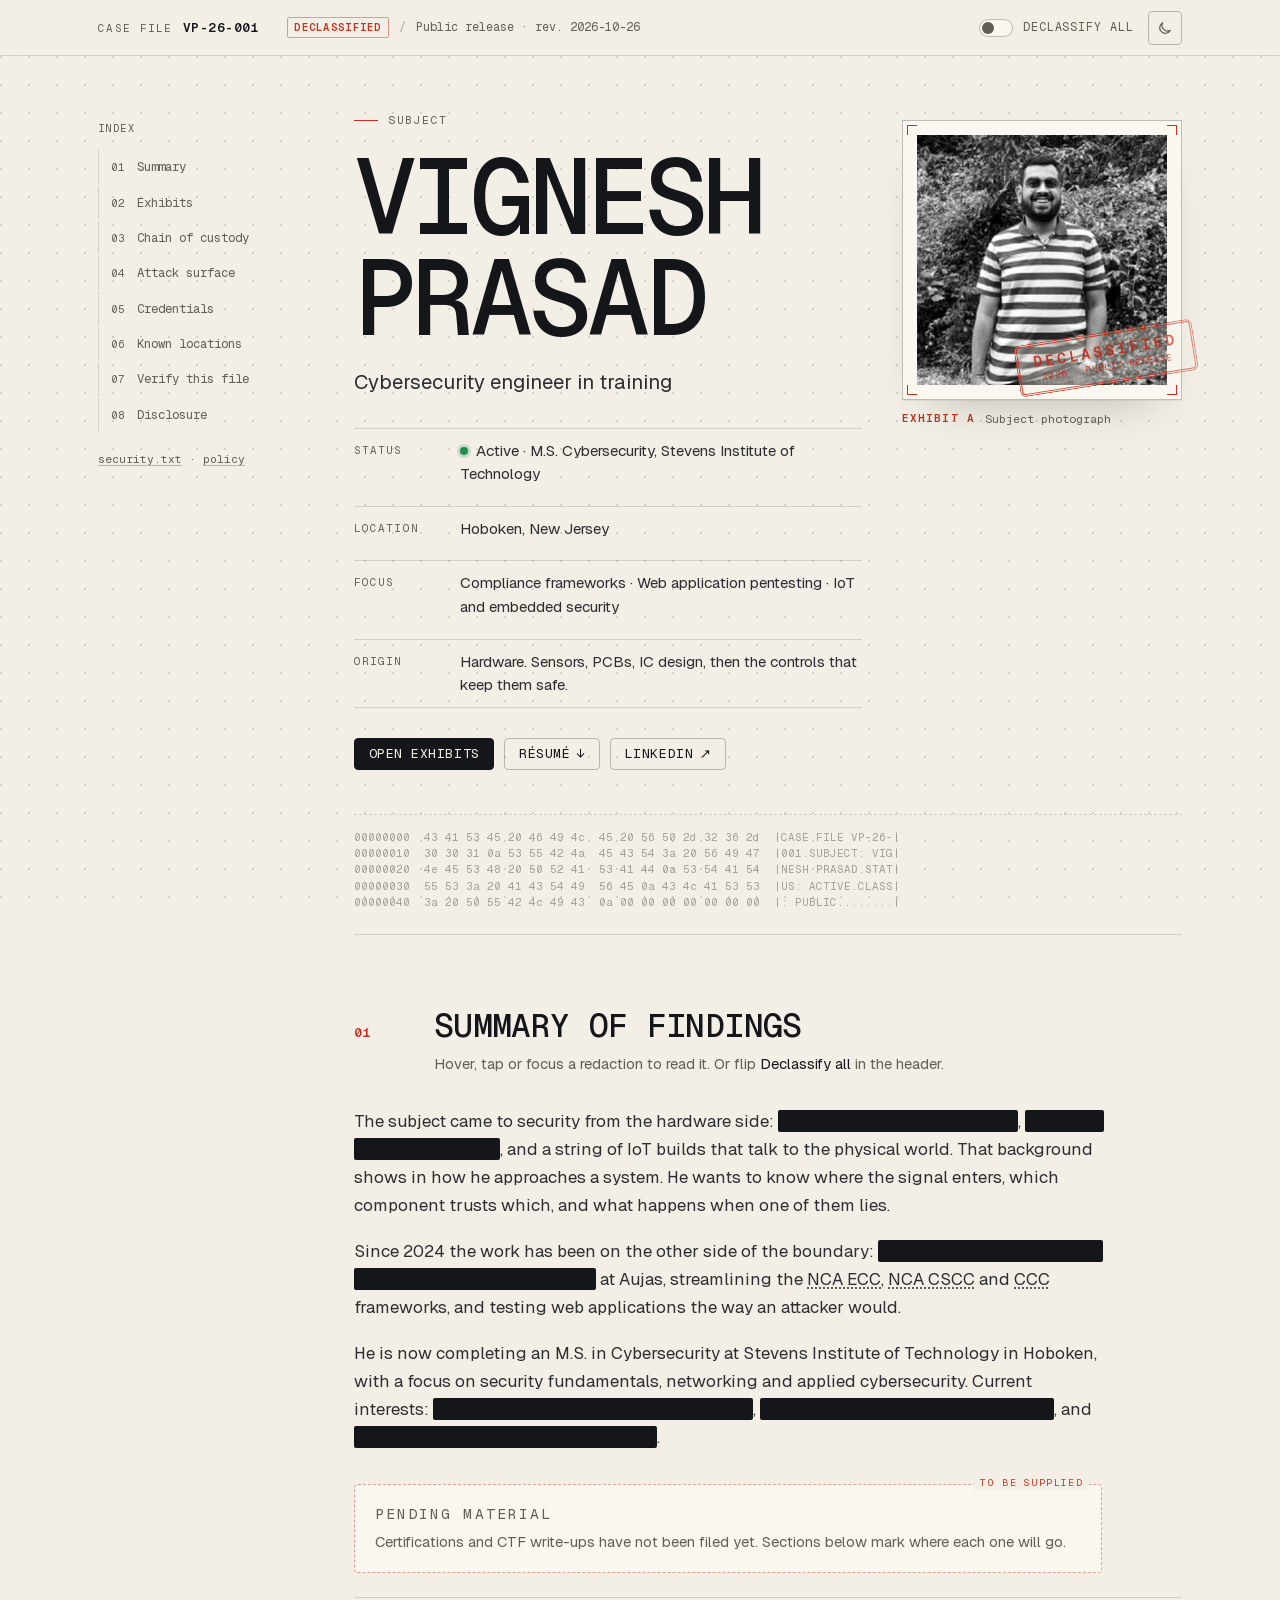
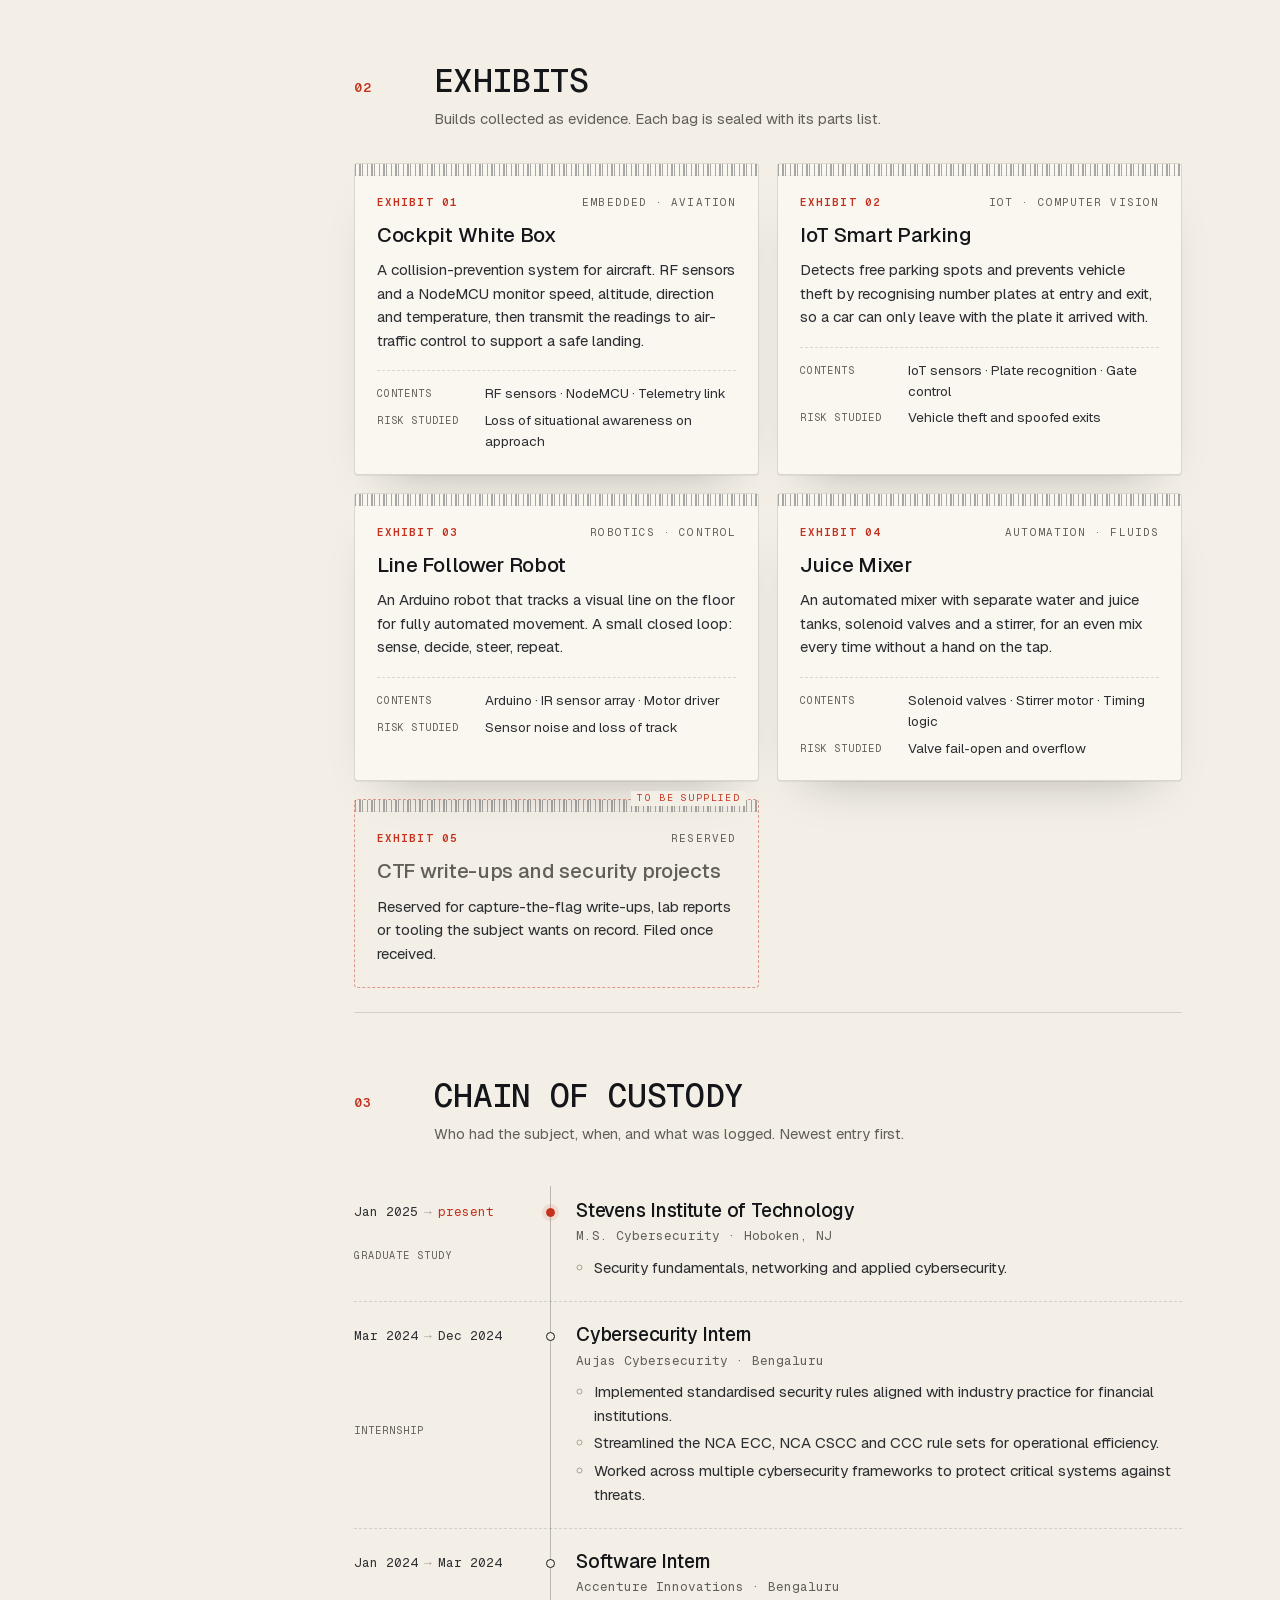
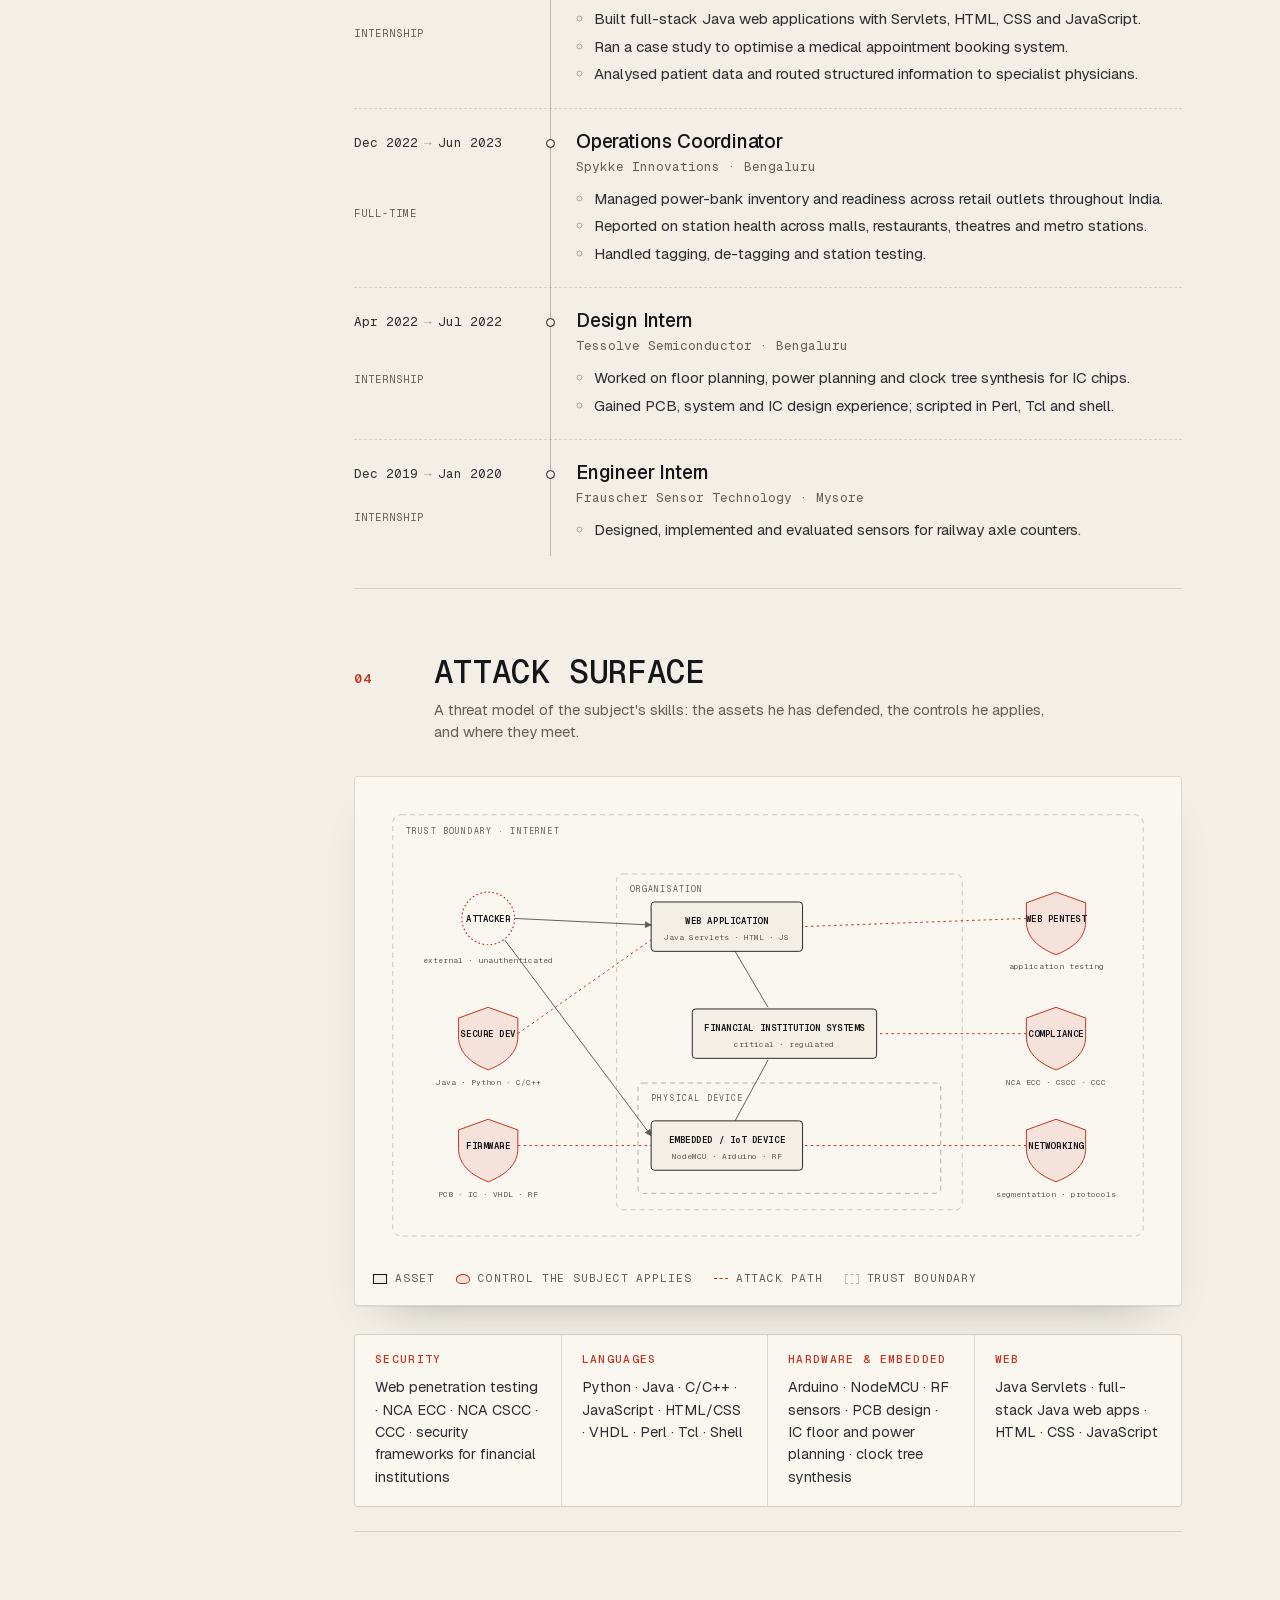
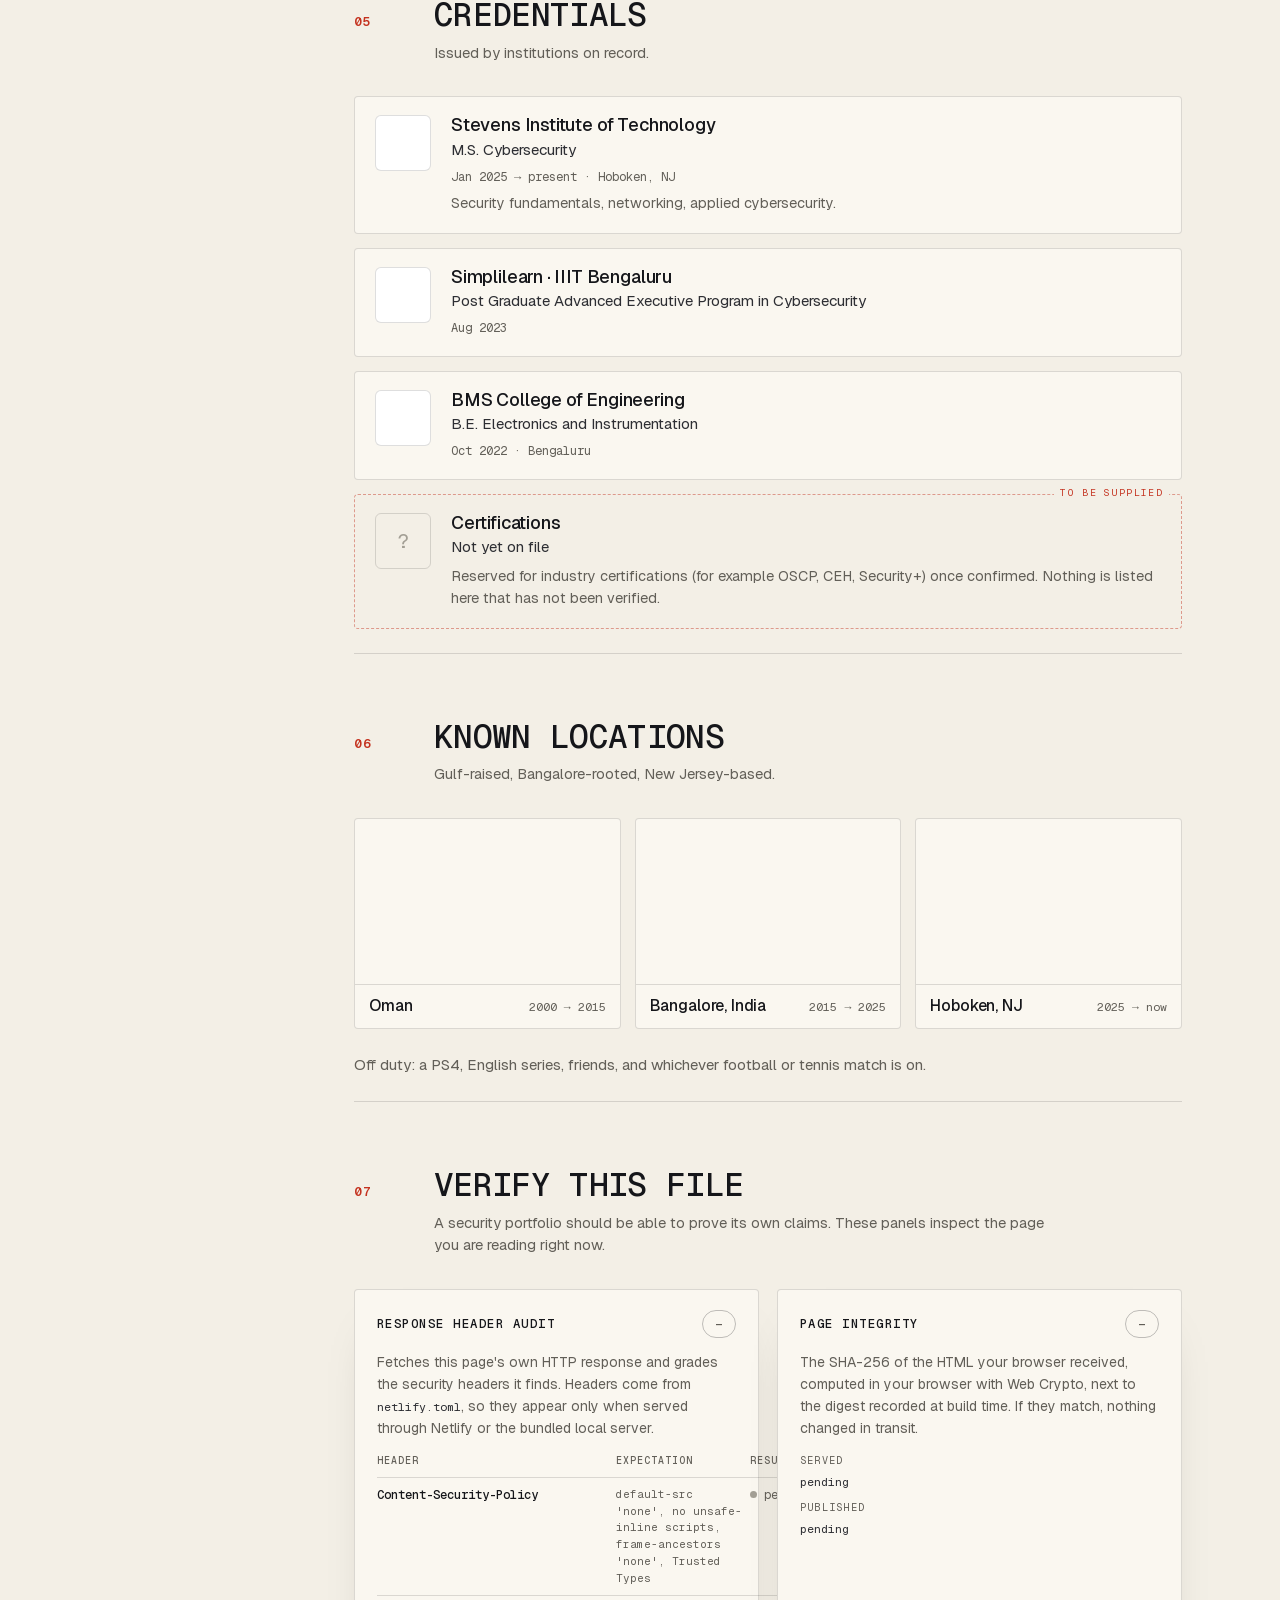
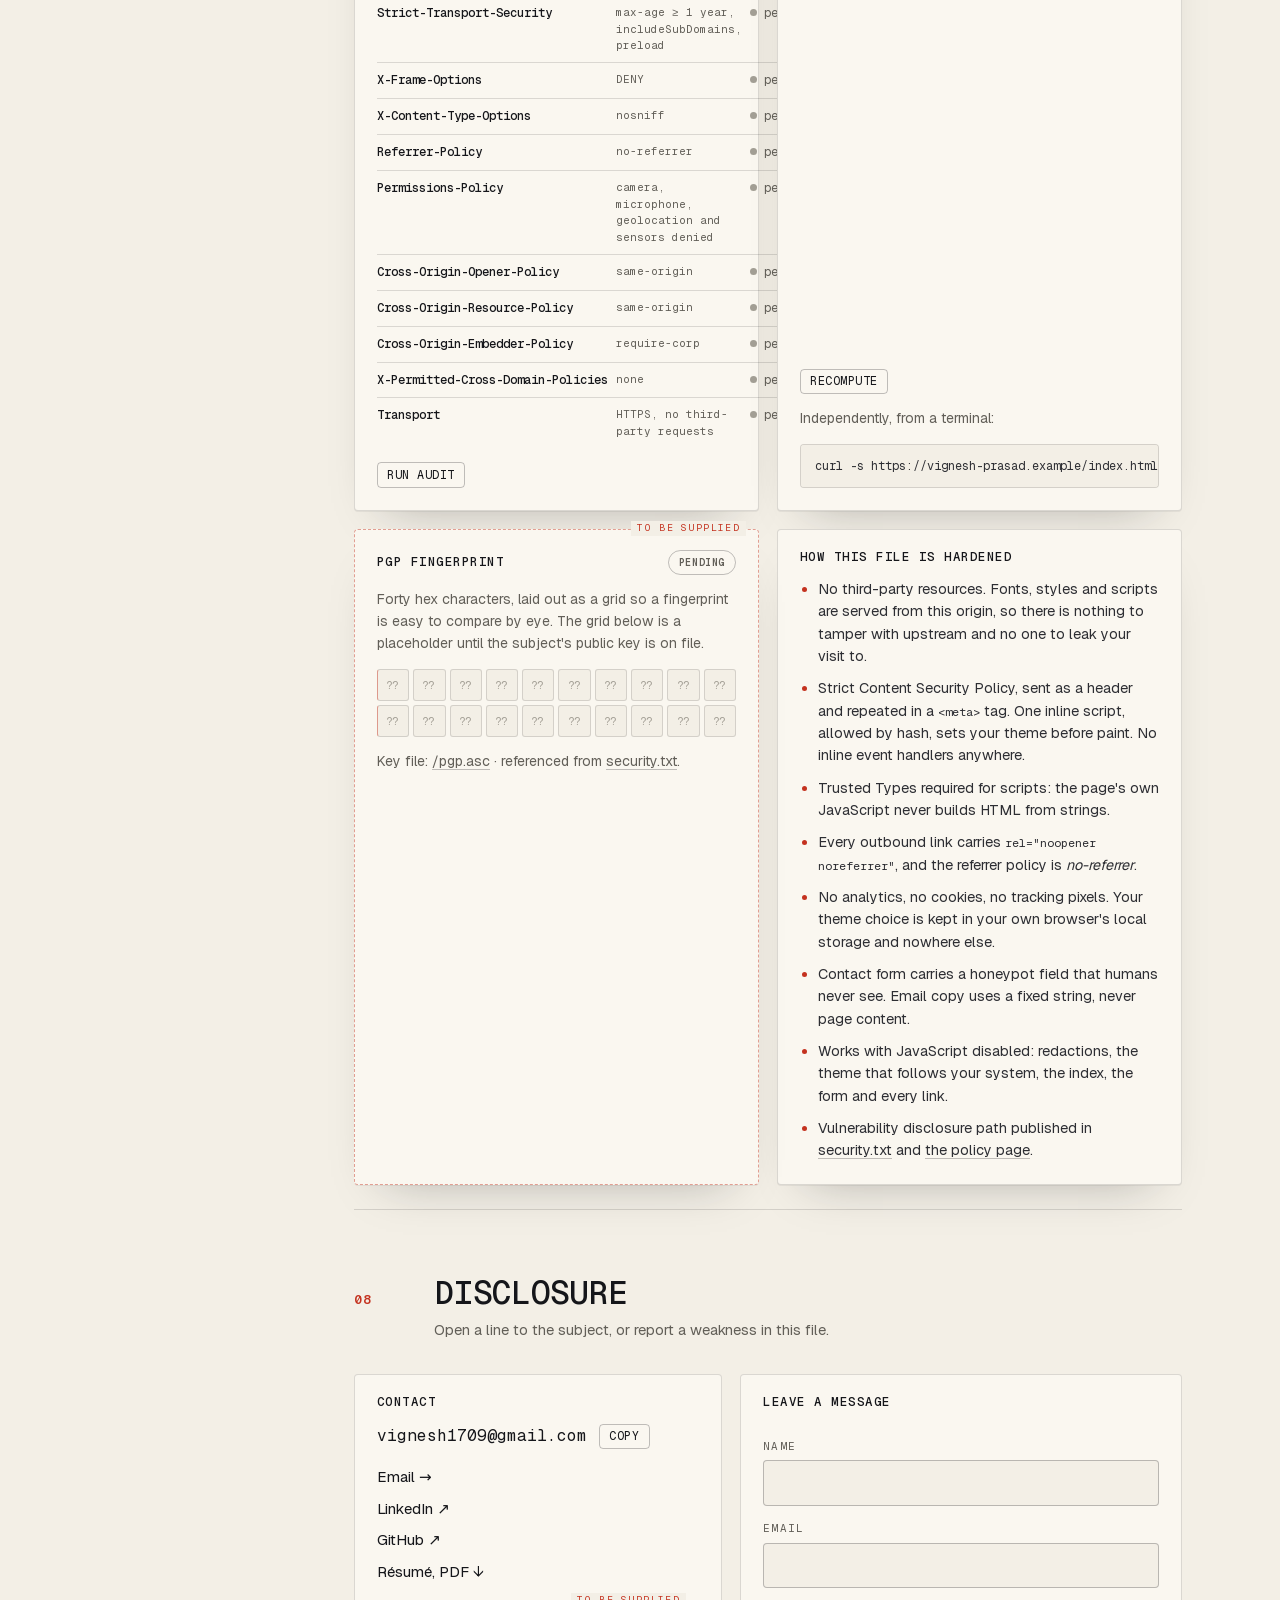
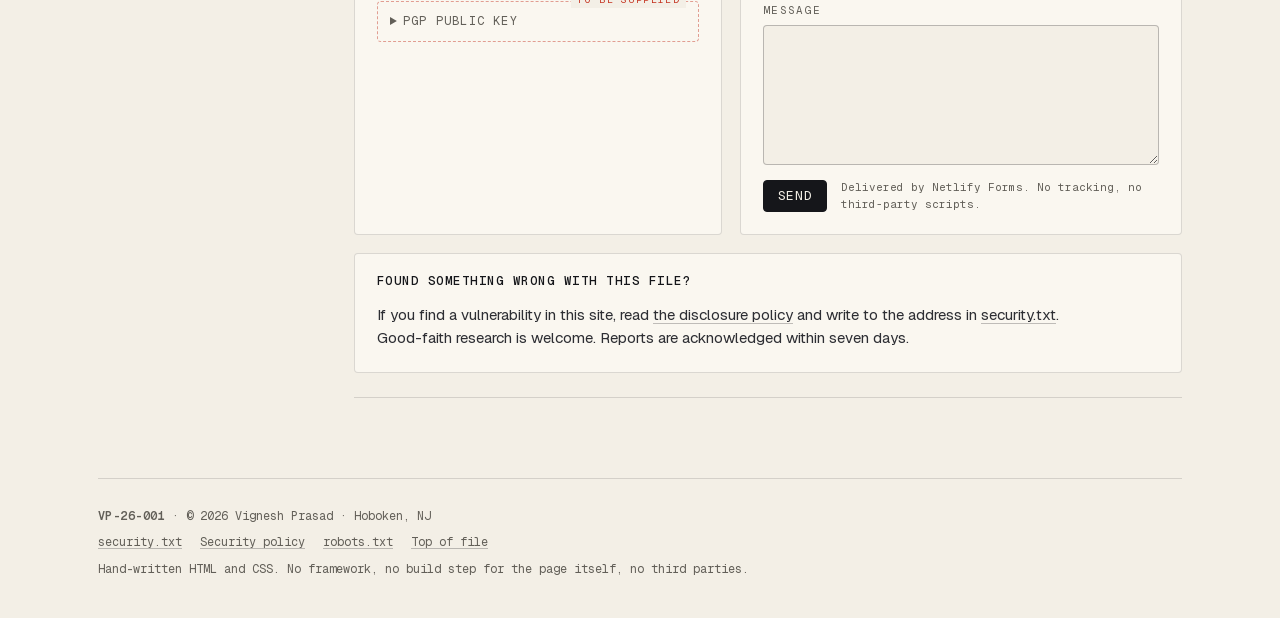
==== index.html @ 7a69624c "Add résumé PDF" ====
<!doctype html>
<html lang="en" class="no-js">
<head>
<meta charset="utf-8">
<meta name="viewport" content="width=device-width, initial-scale=1, viewport-fit=cover">
<!--
  CASE FILE VP-26-001
  Exhibit 0 was never filed. People who read source tend to find it anyway: /exhibit-0/
-->
<meta http-equiv="Content-Security-Policy" content="default-src 'none'; script-src 'self' 'sha256-ZfINbhOCXLqWs5/Qzg63HcHtY2dSsO7Wtbf2zIGNvVc='; style-src 'self'; img-src 'self' data:; font-src 'self'; connect-src 'self'; form-action 'self'; base-uri 'none'; object-src 'none'; manifest-src 'self'; require-trusted-types-for 'script'">
<title>Vignesh Prasad · Case file</title>
<meta name="description" content="Vignesh Prasad, cybersecurity engineer in training at Stevens Institute of Technology. Compliance frameworks, web application penetration testing, IoT and embedded security. Read the case file.">
<meta name="color-scheme" content="dark light">
<meta name="theme-color" media="(prefers-color-scheme: dark)" content="#0b0c0e">
<meta name="theme-color" media="(prefers-color-scheme: light)" content="#f3efe6">
<meta name="referrer" content="no-referrer">
<link rel="canonical" href="https://vignesh-prasad.example/">
<meta property="og:type" content="profile">
<meta property="og:title" content="Vignesh Prasad · Case file VP-26-001">
<meta property="og:description" content="Cybersecurity engineer in training. Compliance frameworks, web pentesting, IoT and embedded security. Declassified.">
<meta property="og:url" content="https://vignesh-prasad.example/">
<meta property="og:image" content="https://vignesh-prasad.example/assets/og.png">
<meta property="og:image:width" content="1200">
<meta property="og:image:height" content="630">
<meta property="og:image:alt" content="Case file cover sheet for Vignesh Prasad, cybersecurity engineer in training">
<meta name="twitter:card" content="summary_large_image">
<link rel="icon" href="/assets/icon/favicon.svg" type="image/svg+xml">
<link rel="icon" href="/assets/icon/favicon-32.png" sizes="32x32" type="image/png">
<link rel="apple-touch-icon" href="/assets/icon/apple-touch-icon.png">
<link rel="manifest" href="/site.webmanifest">
<link rel="preload" href="/fonts/geist-mono-latin.woff2" as="font" type="font/woff2" crossorigin>
<link rel="preload" href="/fonts/geist-latin.woff2" as="font" type="font/woff2" crossorigin>
<link rel="stylesheet" href="/styles.css">
<script>(function(){try{var t=localStorage.getItem('theme');if(t==='light'||t==='dark'){document.documentElement.setAttribute('data-theme',t)}}catch(e){}document.documentElement.classList.replace('no-js','js')})()</script>
<script src="/main.js" defer></script>
</head>
<body>
<a class="skip" href="#summary">Skip to the summary</a>

<header class="masthead" role="banner">
  <div class="masthead-row">
    <a class="file-no" href="#top" aria-label="Case file VP-26-001, back to top">
      <span class="file-no-label">Case file</span>
      <span class="file-no-id">VP-26-001</span>
    </a>
    <p class="masthead-status" aria-label="File status">
      <span class="stamp-inline">Declassified</span>
      <span class="sep" aria-hidden="true">/</span>
      <span>Public release · rev. 2026-10-26</span>
    </p>
    <div class="masthead-controls">
      <label class="switch" for="declassify">
        <input type="checkbox" id="declassify" class="switch-input" aria-label="Declassify all redactions">
        <span class="switch-track" aria-hidden="true"><span class="switch-knob"></span></span>
        <span class="switch-text">Declassify all</span>
      </label>
      <button class="theme-toggle" id="theme-toggle" type="button" aria-pressed="false" aria-label="Switch to light theme" title="Toggle light / dark">
        <svg class="ico ico-sun" viewBox="0 0 24 24" aria-hidden="true"><circle cx="12" cy="12" r="4"/><path d="M12 2v3M12 19v3M2 12h3M19 12h3M4.9 4.9l2.1 2.1M17 17l2.1 2.1M4.9 19.1 7 17M17 7l2.1-2.1"/></svg>
        <svg class="ico ico-moon" viewBox="0 0 24 24" aria-hidden="true"><path d="M20 15.5A8.5 8.5 0 0 1 8.5 4a8.5 8.5 0 1 0 11.5 11.5Z"/></svg>
      </button>
    </div>
  </div>
</header>

<div class="dossier" id="top">

  <nav class="index" aria-label="File index">
    <p class="index-title">Index</p>
    <ol class="index-list">
      <li><a href="#summary"><span class="idx">01</span>Summary</a></li>
      <li><a href="#exhibits"><span class="idx">02</span>Exhibits</a></li>
      <li><a href="#custody"><span class="idx">03</span>Chain of custody</a></li>
      <li><a href="#surface"><span class="idx">04</span>Attack surface</a></li>
      <li><a href="#credentials"><span class="idx">05</span>Credentials</a></li>
      <li><a href="#locations"><span class="idx">06</span>Known locations</a></li>
      <li><a href="#verify"><span class="idx">07</span>Verify this file</a></li>
      <li><a href="#disclosure"><span class="idx">08</span>Disclosure</a></li>
    </ol>
    <p class="index-foot"><a href="/.well-known/security.txt">security.txt</a> · <a href="/security/">policy</a></p>
  </nav>

  <main id="main">

    <!-- ===== COVER SHEET ===== -->
    <section class="cover" aria-labelledby="cover-h">
      <div class="cover-grid">
        <div class="cover-main">
          <p class="eyebrow"><span class="eyebrow-key">Subject</span></p>
          <h1 id="cover-h" class="subject-name">Vignesh<br>Prasad</h1>
          <p class="subject-role">Cybersecurity engineer in training</p>
          <dl class="facts">
            <div class="fact"><dt>Status</dt><dd><span class="live-dot" aria-hidden="true"></span>Active · M.S. Cybersecurity, Stevens Institute of Technology</dd></div>
            <div class="fact"><dt>Location</dt><dd>Hoboken, New Jersey</dd></div>
            <div class="fact"><dt>Focus</dt><dd>Compliance frameworks · Web application pentesting · IoT and embedded security</dd></div>
            <div class="fact"><dt>Origin</dt><dd>Hardware. Sensors, PCBs, IC design, then the controls that keep them safe.</dd></div>
          </dl>
          <div class="cover-actions">
            <a class="btn btn-primary" href="#exhibits">Open exhibits</a>
            <a class="btn" href="/assets/Vignesh_Prasad_Resume.pdf" type="application/pdf">Résumé <span aria-hidden="true">↓</span></a>
            <a class="btn" href="https://www.linkedin.com/in/vicksprasad" target="_blank" rel="noopener noreferrer">LinkedIn <span aria-hidden="true">↗</span></a>
          </div>
        </div>

        <figure class="id-photo">
          <div class="id-frame">
            <img src="/assets/img/portrait.jpg" alt="Vignesh Prasad" width="420" height="420" decoding="async" fetchpriority="high">
            <span class="reg reg-tl" aria-hidden="true"></span><span class="reg reg-tr" aria-hidden="true"></span><span class="reg reg-bl" aria-hidden="true"></span><span class="reg reg-br" aria-hidden="true"></span>
          </div>
          <figcaption><span class="exh-no">Exhibit A</span> Subject photograph</figcaption>
          <div class="stamp stamp-cover" aria-hidden="true"><span>Declassified</span><small>2026 · public release</small></div>
        </figure>
      </div>

      <pre class="hexdump" aria-hidden="true">00000000  43 41 53 45 20 46 49 4c  45 20 56 50 2d 32 36 2d  |CASE FILE VP-26-|
00000010  30 30 31 0a 53 55 42 4a  45 43 54 3a 20 56 49 47  |001.SUBJECT: VIG|
00000020  4e 45 53 48 20 50 52 41  53 41 44 0a 53 54 41 54  |NESH PRASAD.STAT|
00000030  55 53 3a 20 41 43 54 49  56 45 0a 43 4c 41 53 53  |US: ACTIVE.CLASS|
00000040  3a 20 50 55 42 4c 49 43  0a 00 00 00 00 00 00 00  |: PUBLIC........|</pre>
    </section>

    <!-- ===== 01 SUMMARY ===== -->
    <section class="sec" id="summary" aria-labelledby="summary-h">
      <header class="sec-head">
        <span class="sec-no">01</span>
        <h2 id="summary-h">Summary of findings</h2>
        <p class="sec-hint">Hover, tap or focus a redaction to read it. Or flip <em>Declassify all</em> in the header.</p>
      </header>
      <div class="prose">
        <p>The subject came to security from the hardware side: <span class="redact" tabindex="0">railway axle-counter sensors</span>, <span class="redact" tabindex="0">PCB and IC floor planning</span>, and a string of IoT builds that talk to the physical world. That background shows in how he approaches a system. He wants to know where the signal enters, which component trusts which, and what happens when one of them lies.</p>
        <p>Since 2024 the work has been on the other side of the boundary: <span class="redact" tabindex="0">standardising security rule sets for financial institutions</span> at Aujas, streamlining the <abbr title="National Cybersecurity Authority Essential Cybersecurity Controls">NCA ECC</abbr>, <abbr title="National Cybersecurity Authority Critical Systems Cybersecurity Controls">NCA CSCC</abbr> and <abbr title="Cloud Cybersecurity Controls">CCC</abbr> frameworks, and testing web applications the way an attacker would.</p>
        <p>He is now completing an M.S. in Cybersecurity at Stevens Institute of Technology in Hoboken, with a focus on security fundamentals, networking and applied cybersecurity. Current interests: <span class="redact" tabindex="0">compliance and regulatory frameworks</span>, <span class="redact" tabindex="0">web application penetration testing</span>, and <span class="redact" tabindex="0">securing IoT and embedded systems</span>.</p>
      </div>
      <aside class="note placeholder" aria-label="Material still to be supplied">
        <p class="note-label">Pending material</p>
        <p>Certifications and CTF write-ups have not been filed yet. Sections below mark where each one will go.</p>
      </aside>
    </section>

    <!-- ===== 02 EXHIBITS ===== -->
    <section class="sec" id="exhibits" aria-labelledby="exhibits-h">
      <header class="sec-head">
        <span class="sec-no">02</span>
        <h2 id="exhibits-h">Exhibits</h2>
        <p class="sec-hint">Builds collected as evidence. Each bag is sealed with its parts list.</p>
      </header>

      <ul class="evidence" role="list">
        <li class="bag">
          <div class="bag-seal" aria-hidden="true"></div>
          <div class="bag-head">
            <span class="exh-no">Exhibit 01</span>
            <span class="bag-type">Embedded · aviation</span>
          </div>
          <h3>Cockpit White Box</h3>
          <p>A collision-prevention system for aircraft. RF sensors and a NodeMCU monitor speed, altitude, direction and temperature, then transmit the readings to air-traffic control to support a safe landing.</p>
          <dl class="bag-meta">
            <dt>Contents</dt><dd>RF sensors · NodeMCU · Telemetry link</dd>
            <dt>Risk studied</dt><dd>Loss of situational awareness on approach</dd>
          </dl>
        </li>

        <li class="bag">
          <div class="bag-seal" aria-hidden="true"></div>
          <div class="bag-head">
            <span class="exh-no">Exhibit 02</span>
            <span class="bag-type">IoT · computer vision</span>
          </div>
          <h3>IoT Smart Parking</h3>
          <p>Detects free parking spots and prevents vehicle theft by recognising number plates at entry and exit, so a car can only leave with the plate it arrived with.</p>
          <dl class="bag-meta">
            <dt>Contents</dt><dd>IoT sensors · Plate recognition · Gate control</dd>
            <dt>Risk studied</dt><dd>Vehicle theft and spoofed exits</dd>
          </dl>
        </li>

        <li class="bag">
          <div class="bag-seal" aria-hidden="true"></div>
          <div class="bag-head">
            <span class="exh-no">Exhibit 03</span>
            <span class="bag-type">Robotics · control</span>
          </div>
          <h3>Line Follower Robot</h3>
          <p>An Arduino robot that tracks a visual line on the floor for fully automated movement. A small closed loop: sense, decide, steer, repeat.</p>
          <dl class="bag-meta">
            <dt>Contents</dt><dd>Arduino · IR sensor array · Motor driver</dd>
            <dt>Risk studied</dt><dd>Sensor noise and loss of track</dd>
          </dl>
        </li>

        <li class="bag">
          <div class="bag-seal" aria-hidden="true"></div>
          <div class="bag-head">
            <span class="exh-no">Exhibit 04</span>
            <span class="bag-type">Automation · fluids</span>
          </div>
          <h3>Juice Mixer</h3>
          <p>An automated mixer with separate water and juice tanks, solenoid valves and a stirrer, for an even mix every time without a hand on the tap.</p>
          <dl class="bag-meta">
            <dt>Contents</dt><dd>Solenoid valves · Stirrer motor · Timing logic</dd>
            <dt>Risk studied</dt><dd>Valve fail-open and overflow</dd>
          </dl>
        </li>

        <li class="bag placeholder">
          <div class="bag-seal" aria-hidden="true"></div>
          <div class="bag-head">
            <span class="exh-no">Exhibit 05</span>
            <span class="bag-type">Reserved</span>
          </div>
          <h3>CTF write-ups and security projects</h3>
          <p>Reserved for capture-the-flag write-ups, lab reports or tooling the subject wants on record. Filed once received.</p>
        </li>
      </ul>
    </section>

    <!-- ===== 03 CHAIN OF CUSTODY ===== -->
    <section class="sec" id="custody" aria-labelledby="custody-h">
      <header class="sec-head">
        <span class="sec-no">03</span>
        <h2 id="custody-h">Chain of custody</h2>
        <p class="sec-hint">Who had the subject, when, and what was logged. Newest entry first.</p>
      </header>

      <ol class="custody" role="list">
        <li class="entry entry-current">
          <div class="entry-when">
            <time datetime="2025-01">Jan 2025</time><span class="arrow" aria-hidden="true">→</span><span class="now">present</span>
            <span class="kind">Graduate study</span>
          </div>
          <div class="entry-body">
            <h3>Stevens Institute of Technology</h3>
            <p class="entry-org">M.S. Cybersecurity · Hoboken, NJ</p>
            <ul>
              <li>Security fundamentals, networking and applied cybersecurity.</li>
            </ul>
          </div>
        </li>

        <li class="entry">
          <div class="entry-when">
            <time datetime="2024-03">Mar 2024</time><span class="arrow" aria-hidden="true">→</span><time datetime="2024-12">Dec 2024</time>
            <span class="kind">Internship</span>
          </div>
          <div class="entry-body">
            <h3>Cybersecurity Intern</h3>
            <p class="entry-org">Aujas Cybersecurity · Bengaluru</p>
            <ul>
              <li>Implemented standardised security rules aligned with industry practice for financial institutions.</li>
              <li>Streamlined the NCA ECC, NCA CSCC and CCC rule sets for operational efficiency.</li>
              <li>Worked across multiple cybersecurity frameworks to protect critical systems against threats.</li>
            </ul>
          </div>
        </li>

        <li class="entry">
          <div class="entry-when">
            <time datetime="2024-01">Jan 2024</time><span class="arrow" aria-hidden="true">→</span><time datetime="2024-03">Mar 2024</time>
            <span class="kind">Internship</span>
          </div>
          <div class="entry-body">
            <h3>Software Intern</h3>
            <p class="entry-org">Accenture Innovations · Bengaluru</p>
            <ul>
              <li>Built full-stack Java web applications with Servlets, HTML, CSS and JavaScript.</li>
              <li>Ran a case study to optimise a medical appointment booking system.</li>
              <li>Analysed patient data and routed structured information to specialist physicians.</li>
            </ul>
          </div>
        </li>

        <li class="entry">
          <div class="entry-when">
            <time datetime="2022-12">Dec 2022</time><span class="arrow" aria-hidden="true">→</span><time datetime="2023-06">Jun 2023</time>
            <span class="kind">Full-time</span>
          </div>
          <div class="entry-body">
            <h3>Operations Coordinator</h3>
            <p class="entry-org">Spykke Innovations · Bengaluru</p>
            <ul>
              <li>Managed power-bank inventory and readiness across retail outlets throughout India.</li>
              <li>Reported on station health across malls, restaurants, theatres and metro stations.</li>
              <li>Handled tagging, de-tagging and station testing.</li>
            </ul>
          </div>
        </li>

        <li class="entry">
          <div class="entry-when">
            <time datetime="2022-04">Apr 2022</time><span class="arrow" aria-hidden="true">→</span><time datetime="2022-07">Jul 2022</time>
            <span class="kind">Internship</span>
          </div>
          <div class="entry-body">
            <h3>Design Intern</h3>
            <p class="entry-org">Tessolve Semiconductor · Bengaluru</p>
            <ul>
              <li>Worked on floor planning, power planning and clock tree synthesis for IC chips.</li>
              <li>Gained PCB, system and IC design experience; scripted in Perl, Tcl and shell.</li>
            </ul>
          </div>
        </li>

        <li class="entry">
          <div class="entry-when">
            <time datetime="2019-12">Dec 2019</time><span class="arrow" aria-hidden="true">→</span><time datetime="2020-01">Jan 2020</time>
            <span class="kind">Internship</span>
          </div>
          <div class="entry-body">
            <h3>Engineer Intern</h3>
            <p class="entry-org">Frauscher Sensor Technology · Mysore</p>
            <ul>
              <li>Designed, implemented and evaluated sensors for railway axle counters.</li>
            </ul>
          </div>
        </li>
      </ol>
    </section>

    <!-- ===== 04 ATTACK SURFACE ===== -->
    <section class="sec" id="surface" aria-labelledby="surface-h">
      <header class="sec-head">
        <span class="sec-no">04</span>
        <h2 id="surface-h">Attack surface</h2>
        <p class="sec-hint">A threat model of the subject's skills: the assets he has defended, the controls he applies, and where they meet.</p>
      </header>

      <figure class="tm">
        <svg class="tm-svg" viewBox="0 0 960 560" role="img" aria-labelledby="tm-title tm-desc">
          <title id="tm-title">Threat model of Vignesh Prasad's skills</title>
          <desc id="tm-desc">Three nested trust boundaries: the internet, the organisation and the physical device. Inside them sit a web application, financial institution systems and an embedded IoT device. An external attacker has paths to the web application and the device. Six controls the subject applies surround the assets: web penetration testing, NCA ECC, NCA CSCC and CCC compliance, networking, cloud controls, secure development, and firmware and sensor design. Dashed lines connect each control to the asset it protects.</desc>
          <defs>
            <marker id="tm-arrow" viewBox="0 0 10 10" refX="9" refY="5" markerWidth="7" markerHeight="7" orient="auto-start-reverse"><path d="M0 0 L10 5 L0 10 z" class="tm-arrowhead"/></marker>
          </defs>

          <!-- trust boundaries -->
          <rect class="tm-boundary" x="24" y="24" width="912" height="512" rx="10"/>
          <text class="tm-bound-label" x="40" y="48">TRUST BOUNDARY · INTERNET</text>
          <rect class="tm-boundary" x="296" y="96" width="420" height="408" rx="8"/>
          <text class="tm-bound-label" x="312" y="118">ORGANISATION</text>
          <rect class="tm-boundary tm-boundary-inner" x="322" y="350" width="368" height="134" rx="6"/>
          <text class="tm-bound-label" x="338" y="372">PHYSICAL DEVICE</text>

          <!-- attack paths -->
          <g class="tm-edges">
            <line x1="172" y1="150" x2="338" y2="158" marker-end="url(#tm-arrow)"/>
            <line x1="160" y1="176" x2="338" y2="414" marker-end="url(#tm-arrow)"/>
            <line x1="440" y1="190" x2="480" y2="258"/>
            <line x1="440" y1="396" x2="480" y2="322"/>
            <!-- controls -->
            <line class="tm-edge-ctrl" x1="794" y1="150" x2="520" y2="160"/>
            <line class="tm-edge-ctrl" x1="794" y1="290" x2="612" y2="290"/>
            <line class="tm-edge-ctrl" x1="794" y1="426" x2="520" y2="426"/>
            <line class="tm-edge-ctrl" x1="176" y1="290" x2="338" y2="176"/>
            <line class="tm-edge-ctrl" x1="176" y1="426" x2="338" y2="426"/>
          </g>

          <!-- threat actor -->
          <g class="tm-actor" transform="translate(140 150)">
            <circle r="32"/>
            <text class="tm-node-label" y="4">ATTACKER</text>
            <text class="tm-node-sub" y="54">external · unauthenticated</text>
          </g>

          <!-- assets -->
          <g class="tm-asset" transform="translate(430 160)">
            <rect x="-92" y="-30" width="184" height="60" rx="4"/>
            <text class="tm-node-label" y="-3">WEB APPLICATION</text>
            <text class="tm-node-sub" y="16">Java Servlets · HTML · JS</text>
          </g>
          <g class="tm-asset" transform="translate(500 290)">
            <rect x="-112" y="-30" width="224" height="60" rx="4"/>
            <text class="tm-node-label" y="-3">FINANCIAL INSTITUTION SYSTEMS</text>
            <text class="tm-node-sub" y="16">critical · regulated</text>
          </g>
          <g class="tm-asset" transform="translate(430 426)">
            <rect x="-92" y="-30" width="184" height="60" rx="4"/>
            <text class="tm-node-label" y="-3">EMBEDDED / IoT DEVICE</text>
            <text class="tm-node-sub" y="16">NodeMCU · Arduino · RF</text>
          </g>

          <!-- controls the subject applies -->
          <g class="tm-ctrl" transform="translate(830 150)">
            <path d="M0-32l36 13v23c0 19-15 32-36 40-21-8-36-21-36-40v-23z"/>
            <text class="tm-node-label" y="4">WEB PENTEST</text>
            <text class="tm-node-sub" y="62">application testing</text>
          </g>
          <g class="tm-ctrl" transform="translate(830 290)">
            <path d="M0-32l36 13v23c0 19-15 32-36 40-21-8-36-21-36-40v-23z"/>
            <text class="tm-node-label" y="4">COMPLIANCE</text>
            <text class="tm-node-sub" y="62">NCA ECC · CSCC · CCC</text>
          </g>
          <g class="tm-ctrl" transform="translate(830 426)">
            <path d="M0-32l36 13v23c0 19-15 32-36 40-21-8-36-21-36-40v-23z"/>
            <text class="tm-node-label" y="4">NETWORKING</text>
            <text class="tm-node-sub" y="62">segmentation · protocols</text>
          </g>
          <g class="tm-ctrl" transform="translate(140 290)">
            <path d="M0-32l36 13v23c0 19-15 32-36 40-21-8-36-21-36-40v-23z"/>
            <text class="tm-node-label" y="4">SECURE DEV</text>
            <text class="tm-node-sub" y="62">Java · Python · C/C++</text>
          </g>
          <g class="tm-ctrl" transform="translate(140 426)">
            <path d="M0-32l36 13v23c0 19-15 32-36 40-21-8-36-21-36-40v-23z"/>
            <text class="tm-node-label" y="4">FIRMWARE</text>
            <text class="tm-node-sub" y="62">PCB · IC · VHDL · RF</text>
          </g>
        </svg>
        <figcaption>
          <span class="tm-key"><span class="tm-swatch tm-swatch-asset" aria-hidden="true"></span>Asset</span>
          <span class="tm-key"><span class="tm-swatch tm-swatch-ctrl" aria-hidden="true"></span>Control the subject applies</span>
          <span class="tm-key"><span class="tm-swatch tm-swatch-edge" aria-hidden="true"></span>Attack path</span>
          <span class="tm-key"><span class="tm-swatch tm-swatch-bound" aria-hidden="true"></span>Trust boundary</span>
        </figcaption>
      </figure>

      <div class="toolkit">
        <div class="tk">
          <h3>Security</h3>
          <p>Web penetration testing · NCA ECC · NCA CSCC · CCC · security frameworks for financial institutions</p>
        </div>
        <div class="tk">
          <h3>Languages</h3>
          <p>Python · Java · C/C++ · JavaScript · HTML/CSS · VHDL · Perl · Tcl · Shell</p>
        </div>
        <div class="tk">
          <h3>Hardware &amp; embedded</h3>
          <p>Arduino · NodeMCU · RF sensors · PCB design · IC floor and power planning · clock tree synthesis</p>
        </div>
        <div class="tk">
          <h3>Web</h3>
          <p>Java Servlets · full-stack Java web apps · HTML · CSS · JavaScript</p>
        </div>
      </div>
    </section>

    <!-- ===== 05 CREDENTIALS ===== -->
    <section class="sec" id="credentials" aria-labelledby="credentials-h">
      <header class="sec-head">
        <span class="sec-no">05</span>
        <h2 id="credentials-h">Credentials</h2>
        <p class="sec-hint">Issued by institutions on record.</p>
      </header>

      <ul class="creds" role="list">
        <li class="cred">
          <img class="cred-logo" src="/assets/img/stevens-logo.png" alt="" width="220" height="220" loading="lazy" decoding="async">
          <div>
            <h3>Stevens Institute of Technology</h3>
            <p class="cred-deg">M.S. Cybersecurity</p>
            <p class="cred-when"><time datetime="2025-01">Jan 2025</time> → present · Hoboken, NJ</p>
            <p class="cred-note">Security fundamentals, networking, applied cybersecurity.</p>
          </div>
        </li>
        <li class="cred">
          <img class="cred-logo" src="/assets/img/iiitb-logo.png" alt="" width="200" height="200" loading="lazy" decoding="async">
          <div>
            <h3>Simplilearn · IIIT Bengaluru</h3>
            <p class="cred-deg">Post Graduate Advanced Executive Program in Cybersecurity</p>
            <p class="cred-when"><time datetime="2023-08">Aug 2023</time></p>
          </div>
        </li>
        <li class="cred">
          <img class="cred-logo" src="/assets/img/bms-logo.png" alt="" width="200" height="200" loading="lazy" decoding="async">
          <div>
            <h3>BMS College of Engineering</h3>
            <p class="cred-deg">B.E. Electronics and Instrumentation</p>
            <p class="cred-when"><time datetime="2022-10">Oct 2022</time> · Bengaluru</p>
          </div>
        </li>
        <li class="cred placeholder">
          <span class="cred-logo cred-logo-empty" aria-hidden="true">?</span>
          <div>
            <h3>Certifications</h3>
            <p class="cred-deg">Not yet on file</p>
            <p class="cred-note">Reserved for industry certifications (for example OSCP, CEH, Security+) once confirmed. Nothing is listed here that has not been verified.</p>
          </div>
        </li>
      </ul>
    </section>

    <!-- ===== 06 LOCATIONS ===== -->
    <section class="sec" id="locations" aria-labelledby="locations-h">
      <header class="sec-head">
        <span class="sec-no">06</span>
        <h2 id="locations-h">Known locations</h2>
        <p class="sec-hint">Gulf-raised, Bangalore-rooted, New Jersey-based.</p>
      </header>

      <ul class="places" role="list">
        <li class="place">
          <img src="/assets/img/oman.webp" alt="Coastline and mountains in Oman" width="880" height="518" loading="lazy" decoding="async">
          <div class="place-cap"><span class="place-years">2000 → 2015</span><h3>Oman</h3></div>
        </li>
        <li class="place">
          <img src="/assets/img/bangalore.webp" alt="Street scene in Bangalore, India" width="922" height="511" loading="lazy" decoding="async">
          <div class="place-cap"><span class="place-years">2015 → 2025</span><h3>Bangalore, India</h3></div>
        </li>
        <li class="place">
          <img src="/assets/img/hoboken.webp" alt="Hoboken waterfront with the Manhattan skyline" width="854" height="472" loading="lazy" decoding="async">
          <div class="place-cap"><span class="place-years">2025 → now</span><h3>Hoboken, NJ</h3></div>
        </li>
      </ul>
      <p class="prose-sm">Off duty: a PS4, English series, friends, and whichever football or tennis match is on.</p>
    </section>

    <!-- ===== 07 VERIFY ===== -->
    <section class="sec" id="verify" aria-labelledby="verify-h">
      <header class="sec-head">
        <span class="sec-no">07</span>
        <h2 id="verify-h">Verify this file</h2>
        <p class="sec-hint">A security portfolio should be able to prove its own claims. These panels inspect the page you are reading right now.</p>
      </header>

      <div class="verify-grid">

        <!-- header audit -->
        <article class="panel" id="headers" aria-labelledby="headers-h">
          <div class="panel-head">
            <h3 id="headers-h">Response header audit</h3>
            <span class="grade" id="hdr-grade" aria-live="polite">—</span>
          </div>
          <p class="panel-desc">Fetches this page's own HTTP response and grades the security headers it finds. Headers come from <code>netlify.toml</code>, so they appear only when served through Netlify or the bundled local server.</p>
          <table class="hdr-table" id="hdr-table">
            <thead><tr><th scope="col">Header</th><th scope="col">Expectation</th><th scope="col">Result</th></tr></thead>
            <tbody>
              <tr data-h="content-security-policy"><th scope="row">Content-Security-Policy</th><td>default-src 'none', no unsafe-inline scripts, frame-ancestors 'none', Trusted Types</td><td class="hdr-res">pending</td></tr>
              <tr data-h="strict-transport-security"><th scope="row">Strict-Transport-Security</th><td>max-age ≥ 1 year, includeSubDomains, preload</td><td class="hdr-res">pending</td></tr>
              <tr data-h="x-frame-options"><th scope="row">X-Frame-Options</th><td>DENY</td><td class="hdr-res">pending</td></tr>
              <tr data-h="x-content-type-options"><th scope="row">X-Content-Type-Options</th><td>nosniff</td><td class="hdr-res">pending</td></tr>
              <tr data-h="referrer-policy"><th scope="row">Referrer-Policy</th><td>no-referrer</td><td class="hdr-res">pending</td></tr>
              <tr data-h="permissions-policy"><th scope="row">Permissions-Policy</th><td>camera, microphone, geolocation and sensors denied</td><td class="hdr-res">pending</td></tr>
              <tr data-h="cross-origin-opener-policy"><th scope="row">Cross-Origin-Opener-Policy</th><td>same-origin</td><td class="hdr-res">pending</td></tr>
              <tr data-h="cross-origin-resource-policy"><th scope="row">Cross-Origin-Resource-Policy</th><td>same-origin</td><td class="hdr-res">pending</td></tr>
              <tr data-h="cross-origin-embedder-policy"><th scope="row">Cross-Origin-Embedder-Policy</th><td>require-corp</td><td class="hdr-res">pending</td></tr>
              <tr data-h="x-permitted-cross-domain-policies"><th scope="row">X-Permitted-Cross-Domain-Policies</th><td>none</td><td class="hdr-res">pending</td></tr>
              <tr data-h="_transport"><th scope="row">Transport</th><td>HTTPS, no third-party requests</td><td class="hdr-res">pending</td></tr>
            </tbody>
          </table>
          <div class="panel-actions">
            <button class="btn btn-sm" type="button" id="hdr-run">Run audit</button>
            <span class="panel-status" id="hdr-status" aria-live="polite"></span>
          </div>
          <noscript><p class="panel-noscript">Scripts are off, so the audit cannot run here. Check the same headers from a terminal:</p><pre class="snippet">curl -sI https://vignesh-prasad.example/ | sort</pre></noscript>
        </article>

        <!-- integrity -->
        <article class="panel" id="integrity" aria-labelledby="integrity-h">
          <div class="panel-head">
            <h3 id="integrity-h">Page integrity</h3>
            <span class="grade" id="int-grade" aria-live="polite">—</span>
          </div>
          <p class="panel-desc">The SHA-256 of the HTML your browser received, computed in your browser with Web Crypto, next to the digest recorded at build time. If they match, nothing changed in transit.</p>
          <dl class="hash-list">
            <div><dt>Served</dt><dd><code class="hash" id="hash-served">pending</code></dd></div>
            <div><dt>Published</dt><dd><code class="hash" id="hash-published">pending</code></dd></div>
          </dl>
          <div class="panel-actions">
            <button class="btn btn-sm" type="button" id="int-run">Recompute</button>
            <span class="panel-status" id="int-status" aria-live="polite"></span>
          </div>
          <p class="panel-desc">Independently, from a terminal:</p>
          <pre class="snippet">curl -s https://vignesh-prasad.example/index.html | shasum -a 256</pre>
        </article>

        <!-- pgp -->
        <article class="panel panel-pgp placeholder" id="pgp" aria-labelledby="pgp-h">
          <div class="panel-head">
            <h3 id="pgp-h">PGP fingerprint</h3>
            <span class="grade grade-na">pending</span>
          </div>
          <p class="panel-desc">Forty hex characters, laid out as a grid so a fingerprint is easy to compare by eye. The grid below is a placeholder until the subject's public key is on file.</p>
          <div class="hexgrid" id="hexgrid" aria-label="PGP fingerprint, placeholder" role="img">
            <span>??</span><span>??</span><span>??</span><span>??</span><span>??</span><span>??</span><span>??</span><span>??</span><span>??</span><span>??</span>
            <span>??</span><span>??</span><span>??</span><span>??</span><span>??</span><span>??</span><span>??</span><span>??</span><span>??</span><span>??</span>
          </div>
          <p class="panel-desc">Key file: <a href="/pgp.asc">/pgp.asc</a> · referenced from <a href="/.well-known/security.txt">security.txt</a>.</p>
        </article>

        <!-- what this site does -->
        <article class="panel" id="hardening" aria-labelledby="hardening-h">
          <div class="panel-head">
            <h3 id="hardening-h">How this file is hardened</h3>
          </div>
          <ul class="hardening">
            <li>No third-party resources. Fonts, styles and scripts are served from this origin, so there is nothing to tamper with upstream and no one to leak your visit to.</li>
            <li>Strict Content Security Policy, sent as a header and repeated in a <code>&lt;meta&gt;</code> tag. One inline script, allowed by hash, sets your theme before paint. No inline event handlers anywhere.</li>
            <li>Trusted Types required for scripts: the page's own JavaScript never builds HTML from strings.</li>
            <li>Every outbound link carries <code>rel="noopener noreferrer"</code>, and the referrer policy is <em>no-referrer</em>.</li>
            <li>No analytics, no cookies, no tracking pixels. Your theme choice is kept in your own browser's local storage and nowhere else.</li>
            <li>Contact form carries a honeypot field that humans never see. Email copy uses a fixed string, never page content.</li>
            <li>Works with JavaScript disabled: redactions, the theme that follows your system, the index, the form and every link.</li>
            <li>Vulnerability disclosure path published in <a href="/.well-known/security.txt">security.txt</a> and <a href="/security/">the policy page</a>.</li>
          </ul>
        </article>
      </div>
    </section>

    <!-- ===== 08 DISCLOSURE ===== -->
    <section class="sec" id="disclosure" aria-labelledby="disclosure-h">
      <header class="sec-head">
        <span class="sec-no">08</span>
        <h2 id="disclosure-h">Disclosure</h2>
        <p class="sec-hint">Open a line to the subject, or report a weakness in this file.</p>
      </header>

      <div class="disclosure-grid">
        <div class="contact">
          <h3>Contact</h3>
          <div class="contact-row">
            <code class="email" id="email">vignesh1709@gmail.com</code>
            <button class="btn btn-sm" type="button" id="copy-email" data-email="vignesh1709@gmail.com">Copy</button>
            <span class="panel-status" id="copy-status" aria-live="polite"></span>
          </div>
          <ul class="handles" role="list">
            <li><a href="mailto:vignesh1709@gmail.com?subject=Case%20file%20VP-26-001">Email <span aria-hidden="true">→</span></a></li>
            <li><a href="https://www.linkedin.com/in/vicksprasad" target="_blank" rel="noopener noreferrer">LinkedIn <span aria-hidden="true">↗</span></a></li>
            <li><a href="https://github.com/Vicks1796" target="_blank" rel="noopener noreferrer">GitHub <span aria-hidden="true">↗</span></a></li>
            <li><a href="/assets/Vignesh_Prasad_Resume.pdf" type="application/pdf">Résumé, PDF <span aria-hidden="true">↓</span></a></li>
          </ul>
          <details class="pgp-block placeholder">
            <summary>PGP public key</summary>
            <pre class="snippet">-----BEGIN PGP PUBLIC KEY BLOCK-----
[ to be supplied: paste the armoured public key here and in /pgp.asc ]
-----END PGP PUBLIC KEY BLOCK-----</pre>
          </details>
        </div>

        <form class="form" name="contact" method="POST" action="/sent/" data-netlify="true" netlify-honeypot="company" aria-labelledby="form-h">
          <h3 id="form-h">Leave a message</h3>
          <input type="hidden" name="form-name" value="contact">
          <p class="trap" aria-hidden="true">
            <label for="company">Company (leave blank)</label>
            <input type="text" id="company" name="company" tabindex="-1" autocomplete="off">
          </p>
          <div class="field">
            <label for="f-name">Name</label>
            <input type="text" id="f-name" name="name" required autocomplete="name" maxlength="120">
          </div>
          <div class="field">
            <label for="f-email">Email</label>
            <input type="email" id="f-email" name="email" required autocomplete="email" maxlength="254">
          </div>
          <div class="field">
            <label for="f-msg">Message</label>
            <textarea id="f-msg" name="message" required rows="5" maxlength="4000"></textarea>
          </div>
          <div class="field field-row">
            <button class="btn btn-primary" type="submit">Send</button>
            <p class="form-note">Delivered by Netlify Forms. No tracking, no third-party scripts.</p>
          </div>
        </form>

        <aside class="report">
          <h3>Found something wrong with this file?</h3>
          <p>If you find a vulnerability in this site, read <a href="/security/">the disclosure policy</a> and write to the address in <a href="/.well-known/security.txt">security.txt</a>. Good-faith research is welcome. Reports are acknowledged within seven days.</p>
        </aside>
      </div>
    </section>

  </main>

  <footer class="colophon">
    <p><span class="file-no-id">VP-26-001</span> · © 2026 Vignesh Prasad · Hoboken, NJ</p>
    <p class="colophon-links">
      <a href="/.well-known/security.txt">security.txt</a>
      <a href="/security/">Security policy</a>
      <a href="/robots.txt">robots.txt</a>
      <a href="#top">Top of file</a>
    </p>
    <p class="colophon-note">Hand-written HTML and CSS. No framework, no build step for the page itself, no third parties.</p>
  </footer>

</div>
</body>
</html>
---- styles.css ----
/* ==========================================================================
   CASE FILE VP-26-001 · stylesheet
   Hand-written. One accent, two themes, no framework.
   Order: fonts → tokens → reset → masthead → index → cover → sections →
          exhibits → custody → threat model → credentials → locations →
          verify → disclosure → colophon → states (motion, print, phone)
   ========================================================================== */

/* ---------- fonts (self-hosted, Geist, SIL OFL 1.1) ---------- */
@font-face {
  font-family: "Geist Mono";
  src: url("/fonts/geist-mono-latin.woff2") format("woff2");
  font-weight: 100 900;
  font-style: normal;
  font-display: swap;
  unicode-range: U+0000-00FF, U+0131, U+0152-0153, U+02BB-02BC, U+02C6, U+02DA, U+02DC, U+2000-206F, U+2074, U+20AC, U+2122, U+2191, U+2193, U+2212, U+2215, U+FEFF, U+FFFD;
}
@font-face {
  font-family: "Geist Mono";
  src: url("/fonts/geist-mono-latin-ext.woff2") format("woff2");
  font-weight: 100 900;
  font-style: normal;
  font-display: swap;
  unicode-range: U+0100-024F, U+0259, U+1E00-1EFF, U+2020, U+20A0-20AB, U+20AD-20CF, U+2113, U+2C60-2C7F, U+A720-A7FF;
}
@font-face {
  font-family: "Geist";
  src: url("/fonts/geist-latin.woff2") format("woff2");
  font-weight: 100 900;
  font-style: normal;
  font-display: swap;
  unicode-range: U+0000-00FF, U+0131, U+0152-0153, U+02BB-02BC, U+02C6, U+02DA, U+02DC, U+2000-206F, U+2074, U+20AC, U+2122, U+2191, U+2193, U+2212, U+2215, U+FEFF, U+FFFD;
}
@font-face {
  font-family: "Geist";
  src: url("/fonts/geist-latin-ext.woff2") format("woff2");
  font-weight: 100 900;
  font-style: normal;
  font-display: swap;
  unicode-range: U+0100-024F, U+0259, U+1E00-1EFF, U+2020, U+20A0-20AB, U+20AD-20CF, U+2113, U+2C60-2C7F, U+A720-A7FF;
}

/* ---------- tokens ---------- */
:root {
  color-scheme: dark;
  --bg: #0b0c0e;
  --bg-2: #101215;
  --surface: #14171b;
  --surface-2: #1a1e23;
  --ink: #e9e6df;
  --ink-2: #c9c5bb;
  --muted: #8f8c83;
  --faint: #55534d;
  --line: rgba(233, 230, 223, 0.12);
  --line-2: rgba(233, 230, 223, 0.22);
  --accent: #ff5c4a;
  --accent-ink: #0b0c0e;
  --accent-soft: rgba(255, 92, 74, 0.14);
  --accent-line: rgba(255, 92, 74, 0.45);
  --redact: #e9e6df;
  --ok: #4fd08a;
  --warn: #e8b84a;
  --bad: #ff6b5c;
  --shadow: 0 1px 0 rgba(0, 0, 0, 0.4), 0 24px 48px -32px rgba(0, 0, 0, 0.8);
  --mono: "Geist Mono", ui-monospace, SFMono-Regular, Menlo, Consolas, monospace;
  --sans: "Geist", system-ui, -apple-system, "Segoe UI", Helvetica, Arial, sans-serif;
  --radius: 4px;
  --max: 1180px;
  --gutter: clamp(16px, 4vw, 48px);
  --masthead-h: 56px;
}
@media (prefers-color-scheme: light) {
  :root:not([data-theme="dark"]) {
    color-scheme: light;
    --bg: #f3efe6;
    --bg-2: #ede8dd;
    --surface: #faf7f0;
    --surface-2: #f0ebe0;
    --ink: #15161a;
    --ink-2: #2d2e33;
    --muted: #625f58;
    --faint: #a39f95;
    --line: rgba(21, 22, 26, 0.14);
    --line-2: rgba(21, 22, 26, 0.26);
    --accent: #c4321f;
    --accent-ink: #faf7f0;
    --accent-soft: rgba(196, 50, 31, 0.1);
    --accent-line: rgba(196, 50, 31, 0.45);
    --redact: #15161a;
    --ok: #1f8a4c;
    --warn: #9a6b00;
    --bad: #b8261a;
    --shadow: 0 1px 0 rgba(21, 22, 26, 0.06), 0 24px 48px -32px rgba(21, 22, 26, 0.35);
  }
}
:root[data-theme="light"] {
  color-scheme: light;
  --bg: #f3efe6;
  --bg-2: #ede8dd;
  --surface: #faf7f0;
  --surface-2: #f0ebe0;
  --ink: #15161a;
  --ink-2: #2d2e33;
  --muted: #625f58;
  --faint: #a39f95;
  --line: rgba(21, 22, 26, 0.14);
  --line-2: rgba(21, 22, 26, 0.26);
  --accent: #c4321f;
  --accent-ink: #faf7f0;
  --accent-soft: rgba(196, 50, 31, 0.1);
  --accent-line: rgba(196, 50, 31, 0.45);
  --redact: #15161a;
  --ok: #1f8a4c;
  --warn: #9a6b00;
  --bad: #b8261a;
  --shadow: 0 1px 0 rgba(21, 22, 26, 0.06), 0 24px 48px -32px rgba(21, 22, 26, 0.35);
}

/* ---------- reset & base ---------- */
*, *::before, *::after { box-sizing: border-box; }
html {
  -webkit-text-size-adjust: 100%;
  scroll-behavior: smooth;
  scroll-padding-top: calc(var(--masthead-h) + 24px);
}
body {
  margin: 0;
  background: var(--bg);
  color: var(--ink);
  font-family: var(--sans);
  font-size: 1rem;
  line-height: 1.55;
  font-feature-settings: "ss01", "cv11";
  text-rendering: optimizeLegibility;
  -webkit-font-smoothing: antialiased;
  background-image:
    radial-gradient(circle at 1px 1px, var(--line) 1px, transparent 1.2px);
  background-size: 28px 28px;
  background-attachment: fixed;
}
img, svg { display: block; max-width: 100%; }
img { height: auto; }
a { color: inherit; text-decoration-color: var(--line-2); text-underline-offset: 0.18em; }
a:hover { text-decoration-color: var(--accent); }
h1, h2, h3, h4 { margin: 0; font-weight: 500; line-height: 1.15; letter-spacing: -0.01em; }
p { margin: 0; }
code, pre, kbd { font-family: var(--mono); }
code { font-size: 0.92em; }
abbr[title] { text-decoration: underline dotted; text-underline-offset: 0.18em; cursor: help; }
button { font: inherit; color: inherit; }
:focus-visible { outline: 2px solid var(--accent); outline-offset: 3px; border-radius: 2px; }
::selection { background: var(--accent); color: var(--accent-ink); }

.skip {
  position: absolute; left: 12px; top: -60px; z-index: 100;
  padding: 10px 14px; background: var(--accent); color: var(--accent-ink);
  font-family: var(--mono); font-size: 0.8rem; text-decoration: none; border-radius: var(--radius);
  transition: top 0.15s;
}
.skip:focus { top: 12px; }

/* mono labels used everywhere */
.mono, .eyebrow, .exh-no, .sec-no, .kind, .file-no, .idx, .bag-type, .place-years, .cred-when,
.index-title, .index-list, .index-foot, .masthead-status, .switch-text, .grade, .hdr-table,
.hash-list dt, .panel-status, .form-note, .colophon, .tm-key, .fact dt, .bag-meta dt, .btn, label {
  font-family: var(--mono);
}

/* ---------- buttons ---------- */
.btn {
  display: inline-flex; align-items: center; gap: 0.5em;
  padding: 0.65em 1.05em;
  border: 1px solid var(--line-2); border-radius: var(--radius);
  background: transparent; color: var(--ink);
  font-size: 0.82rem; letter-spacing: 0.04em; text-transform: uppercase; text-decoration: none;
  cursor: pointer; line-height: 1;
  transition: border-color 0.15s, background-color 0.15s, color 0.15s, transform 0.15s;
}
.btn:hover { border-color: var(--accent); color: var(--accent); }
.btn:active { transform: translateY(1px); }
.btn-primary { background: var(--ink); color: var(--bg); border-color: var(--ink); }
.btn-primary:hover { background: var(--accent); border-color: var(--accent); color: var(--accent-ink); }
.btn-sm { padding: 0.5em 0.8em; font-size: 0.74rem; }

/* ---------- masthead ---------- */
.masthead {
  position: sticky; top: 0; z-index: 50;
  height: var(--masthead-h);
  background: color-mix(in srgb, var(--bg) 82%, transparent);
  backdrop-filter: blur(10px); -webkit-backdrop-filter: blur(10px);
  border-bottom: 1px solid var(--line);
}
.masthead-row {
  max-width: var(--max); margin: 0 auto; padding: 0 var(--gutter);
  height: 100%; display: flex; align-items: center; gap: 24px;
}
.file-no { display: inline-flex; align-items: baseline; gap: 10px; text-decoration: none; font-size: 0.8rem; }
.file-no-label { color: var(--muted); text-transform: uppercase; letter-spacing: 0.12em; font-size: 0.68rem; }
.file-no-id { font-weight: 600; letter-spacing: 0.04em; }
.masthead-status { margin-left: 4px; color: var(--muted); font-size: 0.74rem; display: flex; gap: 10px; align-items: center; }
.masthead-status .sep { color: var(--faint); }
.stamp-inline {
  color: var(--accent); border: 1px solid var(--accent-line); border-radius: 2px;
  padding: 1px 6px; text-transform: uppercase; letter-spacing: 0.12em; font-size: 0.66rem; font-weight: 600;
}
.masthead-controls { margin-left: auto; display: flex; align-items: center; gap: 14px; }

/* switch */
.switch { display: inline-flex; align-items: center; gap: 10px; cursor: pointer; font-size: 0.74rem; color: var(--muted); user-select: none; }
.switch:hover { color: var(--ink); }
.switch-input { position: absolute; width: 1px; height: 1px; margin: -1px; padding: 0; overflow: hidden; clip: rect(0 0 0 0); white-space: nowrap; border: 0; }
.switch-track {
  position: relative; width: 34px; height: 18px; border-radius: 999px;
  border: 1px solid var(--line-2); background: var(--surface);
  transition: background-color 0.2s, border-color 0.2s;
}
.switch-knob {
  position: absolute; top: 2px; left: 2px; width: 12px; height: 12px; border-radius: 50%;
  background: var(--muted); transition: transform 0.2s, background-color 0.2s;
}
.switch-input:checked + .switch-track { background: var(--accent-soft); border-color: var(--accent); }
.switch-input:checked + .switch-track .switch-knob { transform: translateX(16px); background: var(--accent); }
.switch-input:focus-visible + .switch-track { outline: 2px solid var(--accent); outline-offset: 3px; }
.switch-text { text-transform: uppercase; letter-spacing: 0.08em; }

/* theme toggle (progressive: hidden without JS) */
.theme-toggle {
  width: 34px; height: 34px; display: inline-grid; place-items: center;
  border: 1px solid var(--line-2); border-radius: var(--radius); background: transparent; cursor: pointer;
  color: var(--muted);
}
.theme-toggle:hover { color: var(--accent); border-color: var(--accent); }
.theme-toggle .ico { width: 16px; height: 16px; fill: none; stroke: currentColor; stroke-width: 1.8; stroke-linecap: round; stroke-linejoin: round; }
.no-js .theme-toggle { display: none; }
.ico-moon { display: none; }
:root[data-theme="light"] .ico-sun { display: none; }
:root[data-theme="light"] .ico-moon { display: block; }
@media (prefers-color-scheme: light) {
  :root:not([data-theme="dark"]) .ico-sun { display: none; }
  :root:not([data-theme="dark"]) .ico-moon { display: block; }
}

/* ---------- dossier layout ---------- */
.dossier {
  max-width: var(--max); margin: 0 auto; padding: 0 var(--gutter);
  display: grid; grid-template-columns: 200px minmax(0, 1fr); gap: 0 56px;
  align-items: start;
}
main { min-width: 0; padding-bottom: 80px; }

/* index (left rail) */
.index {
  position: sticky; top: calc(var(--masthead-h) + 32px);
  padding: 32px 0;
  font-size: 0.78rem;
}
.index-title { color: var(--muted); text-transform: uppercase; letter-spacing: 0.14em; font-size: 0.66rem; margin-bottom: 14px; }
.index-list { list-style: none; margin: 0; padding: 0; display: grid; gap: 2px; }
.index-list a {
  display: flex; gap: 12px; align-items: baseline;
  padding: 7px 10px 7px 0; text-decoration: none; color: var(--muted);
  border-left: 1px solid var(--line); padding-left: 12px;
  transition: color 0.15s, border-color 0.15s;
}
.index-list a:hover { color: var(--ink); border-color: var(--ink); }
.index-list a.is-active { color: var(--ink); border-color: var(--accent); }
.idx { color: var(--muted); font-size: 0.68rem; }
.index-list a.is-active .idx { color: var(--accent); }
.index-foot { margin-top: 20px; color: var(--muted); font-size: 0.7rem; }
.index-foot a { color: var(--muted); }

/* ---------- cover ---------- */
.cover { padding: 56px 0 24px; border-bottom: 1px solid var(--line); margin-bottom: 8px; }
.cover-grid { display: grid; grid-template-columns: minmax(0, 1fr) 280px; gap: 40px; align-items: start; }
.eyebrow { color: var(--muted); text-transform: uppercase; letter-spacing: 0.14em; font-size: 0.7rem; margin-bottom: 18px; display: flex; align-items: center; gap: 10px; }
.eyebrow::before { content: ""; width: 24px; height: 1px; background: var(--accent); }
.subject-name {
  font-family: var(--mono);
  font-size: clamp(2.8rem, 8.6vw, 6.6rem);
  font-weight: 500; line-height: 0.95; letter-spacing: -0.045em;
  text-transform: uppercase; margin: 0 0 18px;
}
.subject-role { font-size: clamp(1.05rem, 1.6vw, 1.3rem); color: var(--ink-2); margin-bottom: 30px; }
.facts { margin: 0 0 30px; display: grid; gap: 10px; max-width: 620px; }
.fact { display: grid; grid-template-columns: 90px minmax(0, 1fr); gap: 16px; padding: 10px 0; border-top: 1px solid var(--line); }
.fact:last-child { border-bottom: 1px solid var(--line); }
.fact dt { color: var(--muted); text-transform: uppercase; letter-spacing: 0.1em; font-size: 0.68rem; padding-top: 3px; }
.fact dd { margin: 0; font-size: 0.95rem; color: var(--ink-2); }
.live-dot { display: inline-block; width: 8px; height: 8px; border-radius: 50%; background: var(--ok); margin-right: 8px; vertical-align: 1px; box-shadow: 0 0 0 3px color-mix(in srgb, var(--ok) 20%, transparent); animation: pulse 2.4s ease-in-out infinite; }
@keyframes pulse { 0%, 100% { box-shadow: 0 0 0 3px color-mix(in srgb, var(--ok) 20%, transparent); } 50% { box-shadow: 0 0 0 7px color-mix(in srgb, var(--ok) 6%, transparent); } }
.cover-actions { display: flex; gap: 10px; flex-wrap: wrap; }

.id-photo { margin: 0; position: relative; padding-top: 8px; }
.id-frame {
  position: relative; padding: 14px; border: 1px solid var(--line-2); background: var(--surface);
  box-shadow: var(--shadow);
}
.id-frame img { width: 100%; filter: grayscale(1) contrast(1.05); transition: filter 0.4s; }
.id-frame:hover img { filter: grayscale(0.2) contrast(1); }
.reg { position: absolute; width: 10px; height: 10px; border-color: var(--accent); border-style: solid; border-width: 0; }
.reg-tl { top: 4px; left: 4px; border-top-width: 1px; border-left-width: 1px; }
.reg-tr { top: 4px; right: 4px; border-top-width: 1px; border-right-width: 1px; }
.reg-bl { bottom: 4px; left: 4px; border-bottom-width: 1px; border-left-width: 1px; }
.reg-br { bottom: 4px; right: 4px; border-bottom-width: 1px; border-right-width: 1px; }
.id-photo figcaption { margin-top: 10px; font-family: var(--mono); font-size: 0.72rem; color: var(--muted); display: flex; gap: 10px; }
.exh-no { color: var(--accent); text-transform: uppercase; letter-spacing: 0.1em; font-size: 0.68rem; font-weight: 600; }

.stamp {
  position: absolute; right: -14px; bottom: 44px;
  transform: rotate(-9deg);
  padding: 8px 14px; border: 3px double var(--accent); border-radius: 6px;
  color: var(--accent); text-align: center; background: color-mix(in srgb, var(--bg) 40%, transparent);
  font-family: var(--mono); text-transform: uppercase; letter-spacing: 0.2em; line-height: 1.1;
  opacity: 0.92; mix-blend-mode: normal;
  mask-image: radial-gradient(circle at 30% 40%, #000 60%, rgba(0,0,0,0.55) 100%);
  -webkit-mask-image: radial-gradient(circle at 30% 40%, #000 60%, rgba(0,0,0,0.55) 100%);
}
.stamp span { display: block; font-size: 0.95rem; font-weight: 600; }
.stamp small { display: block; font-size: 0.56rem; letter-spacing: 0.14em; margin-top: 3px; }

.hexdump {
  margin: 44px 0 0; padding: 14px 0 0; border-top: 1px dashed var(--line);
  font-size: 0.68rem; line-height: 1.5; color: var(--faint); overflow: hidden; white-space: pre;
  user-select: none;
}

/* ---------- sections ---------- */
.sec { padding: 64px 0 24px; border-bottom: 1px solid var(--line); }
.sec-head { display: grid; grid-template-columns: 64px minmax(0, 1fr); gap: 8px 16px; align-items: baseline; margin-bottom: 32px; }
.sec-no { color: var(--accent); font-size: 0.82rem; font-weight: 600; letter-spacing: 0.08em; }
.sec-head h2 { font-family: var(--mono); font-size: clamp(1.5rem, 2.6vw, 2.05rem); text-transform: uppercase; letter-spacing: -0.02em; }
.sec-hint { grid-column: 2; color: var(--muted); font-size: 0.92rem; max-width: 62ch; }
.sec-hint em { font-style: normal; color: var(--ink); }

.prose { max-width: 68ch; font-size: 1.06rem; line-height: 1.65; display: grid; gap: 18px; color: var(--ink-2); }
.prose-sm { max-width: 68ch; color: var(--muted); font-size: 0.95rem; margin-top: 24px; }

/* redaction */
.redact {
  background: var(--redact); color: transparent; border-radius: 2px; padding: 0 0.3em;
  box-decoration-break: clone; -webkit-box-decoration-break: clone;
  cursor: help; outline-offset: 2px;
  transition: background-color 0.3s, color 0.3s;
}
.redact:hover, .redact:focus-visible, .redact.is-open,
body:has(#declassify:checked) .redact {
  background: var(--accent-soft); color: var(--ink);
  box-shadow: inset 0 -1px 0 var(--accent);
}
.redact::selection { color: var(--ink); }

/* placeholders: anything still to be supplied by the subject */
.placeholder { position: relative; border: 1px dashed var(--accent-line) !important; }
.placeholder::after {
  content: "to be supplied"; position: absolute; top: -9px; right: 12px;
  font-family: var(--mono); font-size: 0.6rem; letter-spacing: 0.14em; text-transform: uppercase;
  color: var(--accent); background: var(--bg); padding: 0 6px;
}
.note { margin-top: 32px; padding: 18px 20px; border-radius: var(--radius); background: var(--surface); max-width: 68ch; }
.note p { color: var(--muted); font-size: 0.92rem; }
.note-label { font-family: var(--mono); font-size: 0.68rem; text-transform: uppercase; letter-spacing: 0.14em; color: var(--accent); margin-bottom: 6px; }
.placeholder-inline span { color: var(--muted); border-bottom: 1px dashed var(--accent-line); }

/* ---------- exhibits: evidence bags ---------- */
.evidence { list-style: none; margin: 0; padding: 0; display: grid; grid-template-columns: repeat(2, minmax(0, 1fr)); gap: 18px; }
.bag {
  position: relative; display: flex; flex-direction: column; gap: 12px;
  padding: 0 22px 22px; border: 1px solid var(--line); border-radius: var(--radius);
  background: var(--surface); box-shadow: var(--shadow);
  transition: border-color 0.2s, transform 0.2s;
}
.bag:hover { border-color: var(--line-2); transform: translateY(-2px); }
.bag-seal {
  height: 12px; margin: 0 -22px 6px; border-bottom: 1px solid var(--line);
  background: repeating-linear-gradient(90deg, var(--ink) 0 1px, transparent 1px 4px, var(--ink) 4px 6px, transparent 6px 7px, var(--ink) 7px 8px, transparent 8px 12px);
  opacity: 0.35;
}
.bag-head { display: flex; justify-content: space-between; align-items: baseline; gap: 12px; }
.bag-type { color: var(--muted); font-size: 0.68rem; text-transform: uppercase; letter-spacing: 0.1em; }
.bag h3 { font-size: 1.28rem; letter-spacing: -0.015em; }
.bag p { color: var(--ink-2); font-size: 0.95rem; }
.bag-meta { margin: 6px 0 0; display: grid; grid-template-columns: 96px minmax(0, 1fr); gap: 6px 12px; font-size: 0.84rem; padding-top: 12px; border-top: 1px dashed var(--line); }
.bag-meta dt { color: var(--muted); text-transform: uppercase; letter-spacing: 0.08em; font-size: 0.64rem; padding-top: 3px; }
.bag-meta dd { margin: 0; color: var(--ink-2); }
.bag.placeholder { background: transparent; box-shadow: none; }
.bag.placeholder h3 { color: var(--muted); }

/* ---------- chain of custody ---------- */
.custody { list-style: none; margin: 0; padding: 0; position: relative; }
.custody::before { content: ""; position: absolute; left: 196px; top: 8px; bottom: 8px; width: 1px; background: var(--line-2); }
.entry { position: relative; display: grid; grid-template-columns: 170px minmax(0, 1fr); gap: 52px; padding: 22px 0; border-bottom: 1px dashed var(--line); }
.entry:last-child { border-bottom: 0; }
.entry::before {
  content: ""; position: absolute; left: 192px; top: 30px; width: 9px; height: 9px; border-radius: 50%;
  background: var(--bg); border: 1px solid var(--ink);
}
.entry-current::before { background: var(--accent); border-color: var(--accent); box-shadow: 0 0 0 4px var(--accent-soft); }
.entry-when { font-family: var(--mono); font-size: 0.8rem; color: var(--ink-2); display: flex; flex-wrap: wrap; gap: 6px; align-items: baseline; padding-top: 2px; }
.entry-when .arrow { color: var(--faint); }
.entry-when .now { color: var(--accent); }
.kind { flex-basis: 100%; color: var(--muted); text-transform: uppercase; letter-spacing: 0.1em; font-size: 0.64rem; margin-top: 4px; }
.entry-body h3 { font-size: 1.2rem; }
.entry-org { color: var(--muted); font-family: var(--mono); font-size: 0.8rem; margin: 4px 0 10px; }
.entry-body ul { margin: 0; padding-left: 18px; color: var(--ink-2); font-size: 0.95rem; display: grid; gap: 4px; }
.entry-body li::marker { color: var(--faint); }

/* ---------- threat model ---------- */
.tm { margin: 0 0 28px; padding: 18px; border: 1px solid var(--line); border-radius: var(--radius); background: var(--surface); box-shadow: var(--shadow); }
.tm-svg { width: 100%; height: auto; font-family: var(--mono); }
.tm-boundary { fill: none; stroke: var(--line-2); stroke-dasharray: 6 5; }
.tm-boundary-inner { stroke: var(--faint); }
.tm-bound-label { font-size: 10px; letter-spacing: 0.14em; fill: var(--muted); }
.tm-edges line { stroke: var(--muted); stroke-width: 1.2; }
.tm-edges .tm-edge-ctrl { stroke: var(--accent); stroke-dasharray: 3 4; }
.tm-arrowhead { fill: var(--muted); }
.tm-actor circle { fill: none; stroke: var(--accent); stroke-width: 1.4; stroke-dasharray: 2 3; }
.tm-asset rect { fill: var(--bg); stroke: var(--ink); stroke-width: 1.1; }
.tm-ctrl path { fill: var(--accent-soft); stroke: var(--accent); stroke-width: 1.2; }
.tm-node-label { font-size: 11px; font-weight: 600; letter-spacing: 0.06em; fill: var(--ink); text-anchor: middle; }
.tm-node-sub { font-size: 9.5px; fill: var(--muted); text-anchor: middle; }
.tm figcaption { display: flex; flex-wrap: wrap; gap: 8px 22px; margin-top: 14px; font-size: 0.7rem; color: var(--muted); text-transform: uppercase; letter-spacing: 0.08em; }
.tm-key { display: inline-flex; align-items: center; gap: 8px; }
.tm-swatch { width: 14px; height: 10px; border: 1px solid var(--ink); display: inline-block; }
.tm-swatch-asset { background: var(--bg); }
.tm-swatch-ctrl { background: var(--accent-soft); border-color: var(--accent); border-radius: 50% 50% 40% 40%; }
.tm-swatch-edge { height: 0; border: 0; border-top: 1px dashed var(--accent); }
.tm-swatch-bound { background: transparent; border: 1px dashed var(--line-2); }

.toolkit { display: grid; grid-template-columns: repeat(4, minmax(0, 1fr)); gap: 0; border: 1px solid var(--line); border-radius: var(--radius); overflow: hidden; }
.tk { padding: 18px 20px; border-right: 1px solid var(--line); background: var(--surface); }
.tk:last-child { border-right: 0; }
.tk h3 { font-family: var(--mono); font-size: 0.7rem; text-transform: uppercase; letter-spacing: 0.12em; color: var(--accent); margin-bottom: 10px; }
.tk p { font-size: 0.9rem; color: var(--ink-2); }

/* ---------- credentials ---------- */
.creds { list-style: none; margin: 0; padding: 0; display: grid; gap: 14px; }
.cred { display: grid; grid-template-columns: 56px minmax(0, 1fr); gap: 20px; align-items: start; padding: 18px 20px; border: 1px solid var(--line); border-radius: var(--radius); background: var(--surface); }
.cred-logo { width: 56px; height: 56px; border-radius: 6px; background: #fff; padding: 6px; object-fit: contain; border: 1px solid var(--line); }
.cred-logo-empty { display: grid; place-items: center; background: transparent; color: var(--faint); font-family: var(--mono); font-size: 1.3rem; }
.cred h3 { font-size: 1.12rem; }
.cred-deg { color: var(--ink-2); font-size: 0.95rem; margin-top: 2px; }
.cred-when { color: var(--muted); font-size: 0.76rem; margin-top: 6px; }
.cred-note { color: var(--muted); font-size: 0.9rem; margin-top: 6px; }
.cred.placeholder { background: transparent; }

/* ---------- locations ---------- */
.places { list-style: none; margin: 0; padding: 0; display: grid; grid-template-columns: repeat(3, minmax(0, 1fr)); gap: 14px; }
.place { position: relative; border: 1px solid var(--line); border-radius: var(--radius); overflow: hidden; background: var(--surface); }
.place img { aspect-ratio: 16 / 10; width: 100%; object-fit: cover; filter: saturate(0.6) contrast(1.05); transition: filter 0.4s, transform 0.6s; }
.place:hover img { filter: saturate(1); transform: scale(1.03); }
.place-cap { padding: 12px 14px; border-top: 1px solid var(--line); display: flex; justify-content: space-between; align-items: baseline; gap: 10px; }
.place-cap h3 { font-size: 0.98rem; }
.place-years { color: var(--muted); font-size: 0.72rem; order: 2; }

/* ---------- verify ---------- */
.verify-grid { display: grid; grid-template-columns: repeat(2, minmax(0, 1fr)); gap: 18px; }
.panel { padding: 20px 22px 22px; border: 1px solid var(--line); border-radius: var(--radius); background: var(--surface); box-shadow: var(--shadow); display: flex; flex-direction: column; gap: 14px; min-width: 0; }
.panel-head { display: flex; justify-content: space-between; align-items: center; gap: 12px; }
.panel h3 { font-family: var(--mono); font-size: 0.78rem; text-transform: uppercase; letter-spacing: 0.12em; }
.panel-desc { color: var(--muted); font-size: 0.88rem; }
.panel-desc code { font-size: 0.82em; color: var(--ink-2); }
.grade {
  min-width: 34px; padding: 4px 10px; border-radius: 999px; text-align: center;
  font-size: 0.72rem; font-weight: 600; letter-spacing: 0.06em;
  border: 1px solid var(--line-2); color: var(--muted);
}
.grade[data-grade="A"] { color: var(--ok); border-color: var(--ok); background: color-mix(in srgb, var(--ok) 12%, transparent); }
.grade[data-grade="B"] { color: var(--warn); border-color: var(--warn); background: color-mix(in srgb, var(--warn) 12%, transparent); }
.grade[data-grade="C"], .grade[data-grade="F"] { color: var(--bad); border-color: var(--bad); background: color-mix(in srgb, var(--bad) 12%, transparent); }
.grade-na { text-transform: uppercase; font-size: 0.62rem; }

.hdr-table { width: 100%; border-collapse: collapse; font-size: 0.76rem; }
.hdr-table th, .hdr-table td { text-align: left; vertical-align: top; padding: 8px 8px 8px 0; border-top: 1px solid var(--line); }
.hdr-table thead th { color: var(--muted); font-weight: 500; text-transform: uppercase; letter-spacing: 0.1em; font-size: 0.62rem; border-top: 0; padding-top: 0; }
.hdr-table tbody th { font-weight: 500; color: var(--ink); white-space: nowrap; }
.hdr-table td { color: var(--muted); }
.hdr-table td:nth-child(2) { font-size: 0.68rem; }
.hdr-res { color: var(--muted); min-width: 120px; }
.hdr-res::before { content: ""; display: inline-block; width: 7px; height: 7px; border-radius: 50%; margin-right: 7px; background: var(--faint); vertical-align: 1px; }
.hdr-res[data-state="ok"] { color: var(--ok); }
.hdr-res[data-state="ok"]::before { background: var(--ok); }
.hdr-res[data-state="warn"] { color: var(--warn); }
.hdr-res[data-state="warn"]::before { background: var(--warn); }
.hdr-res[data-state="bad"] { color: var(--bad); }
.hdr-res[data-state="bad"]::before { background: var(--bad); }
.panel-actions { display: flex; align-items: center; gap: 12px; flex-wrap: wrap; margin-top: auto; }
.panel-status { color: var(--muted); font-size: 0.72rem; }
.panel-noscript { color: var(--warn); font-size: 0.85rem; }
.snippet {
  margin: 0; padding: 12px 14px; border-radius: var(--radius); background: var(--bg); border: 1px solid var(--line);
  font-size: 0.74rem; line-height: 1.5; overflow-x: auto; color: var(--ink-2);
}
.hash-list { margin: 0; display: grid; gap: 10px; }
.hash-list div { display: grid; gap: 4px; }
.hash-list dt { color: var(--muted); font-size: 0.64rem; text-transform: uppercase; letter-spacing: 0.12em; }
.hash-list dd { margin: 0; }
.hash { display: block; font-size: 0.72rem; word-break: break-all; line-height: 1.5; color: var(--ink-2); }
.hash[data-state="ok"] { color: var(--ok); }
.hash[data-state="bad"] { color: var(--bad); }

.hexgrid { display: grid; grid-template-columns: repeat(10, minmax(0, 1fr)); gap: 4px; font-family: var(--mono); }
.hexgrid span { display: grid; place-items: center; aspect-ratio: 1; border: 1px solid var(--line); border-radius: 3px; font-size: 0.72rem; color: var(--ink-2); background: var(--bg); }
.hexgrid span:nth-child(10n+1) { border-left-color: var(--accent-line); }
.panel-pgp .hexgrid span { color: var(--faint); }

.hardening { margin: 0; padding-left: 18px; display: grid; gap: 10px; font-size: 0.9rem; color: var(--ink-2); }
.hardening li::marker { color: var(--accent); }
.hardening code { font-size: 0.8em; }

/* ---------- disclosure ---------- */
.disclosure-grid { display: grid; grid-template-columns: minmax(0, 1fr) minmax(0, 1.2fr); gap: 18px; }
.disclosure-grid h3 { font-family: var(--mono); font-size: 0.78rem; text-transform: uppercase; letter-spacing: 0.12em; margin-bottom: 14px; }
.contact, .form, .report { padding: 20px 22px 22px; border: 1px solid var(--line); border-radius: var(--radius); background: var(--surface); }
.contact-row { display: flex; align-items: center; gap: 12px; flex-wrap: wrap; margin-bottom: 16px; }
.email { font-size: 1rem; color: var(--ink); }
.handles { list-style: none; margin: 0; padding: 0; display: grid; gap: 8px; font-size: 0.95rem; }
.handles a { text-decoration: none; }
.handles a:hover { color: var(--accent); }
.pgp-block { margin-top: 18px; padding: 10px 12px; border-radius: var(--radius); }
.pgp-block summary { cursor: pointer; font-family: var(--mono); font-size: 0.76rem; text-transform: uppercase; letter-spacing: 0.1em; color: var(--muted); }
.pgp-block summary:hover { color: var(--ink); }
.pgp-block .snippet { margin-top: 10px; }

.form { display: grid; gap: 14px; align-content: start; }
.trap { position: absolute; left: -10000px; top: auto; width: 1px; height: 1px; overflow: hidden; }
.field { display: grid; gap: 6px; }
.field label { font-size: 0.68rem; text-transform: uppercase; letter-spacing: 0.12em; color: var(--muted); }
.field input, .field textarea {
  font: inherit; font-size: 0.95rem; color: var(--ink); background: var(--bg);
  border: 1px solid var(--line-2); border-radius: var(--radius); padding: 10px 12px; width: 100%;
  transition: border-color 0.15s;
}
.field input:focus, .field textarea:focus { outline: none; border-color: var(--accent); box-shadow: 0 0 0 3px var(--accent-soft); }
.field textarea { resize: vertical; min-height: 120px; }
.field-row { grid-template-columns: auto minmax(0, 1fr); align-items: center; gap: 14px; }
.form-note { color: var(--muted); font-size: 0.68rem; }
.report { grid-column: 1 / -1; }
.report p { color: var(--ink-2); font-size: 0.95rem; max-width: 72ch; }

/* ---------- colophon ---------- */
.colophon { grid-column: 1 / -1; padding: 28px 0 40px; border-top: 1px solid var(--line); color: var(--muted); font-size: 0.74rem; display: grid; gap: 8px; }
.colophon-links { display: flex; gap: 18px; flex-wrap: wrap; }
.colophon-links a { color: var(--muted); }
.colophon-note { color: var(--muted); }

/* ---------- states ---------- */
@media (prefers-reduced-motion: reduce) {
  html { scroll-behavior: auto; }
  *, *::before, *::after { transition: none !important; animation: none !important; }
}

@media (max-width: 1024px) {
  .dossier { grid-template-columns: 170px minmax(0, 1fr); gap: 0 32px; }
  .evidence, .verify-grid { grid-template-columns: 1fr; }
  .toolkit { grid-template-columns: repeat(2, minmax(0, 1fr)); }
  .tk:nth-child(2n) { border-right: 0; }
  .tk:nth-child(-n+2) { border-bottom: 1px solid var(--line); }
}

@media (max-width: 860px) {
  :root { --masthead-h: 52px; }
  .masthead-status { display: none; }
  .switch-text { display: none; }
  .dossier { display: block; }
  .index {
    position: sticky; top: var(--masthead-h); z-index: 40; padding: 10px 0;
    margin: 0 calc(-1 * var(--gutter)); padding-left: var(--gutter); padding-right: var(--gutter);
    background: color-mix(in srgb, var(--bg) 88%, transparent);
    backdrop-filter: blur(10px); -webkit-backdrop-filter: blur(10px);
    border-bottom: 1px solid var(--line);
  }
  .index-title, .index-foot { display: none; }
  .index-list { display: flex; gap: 6px; overflow-x: auto; scroll-snap-type: x proximity; -webkit-overflow-scrolling: touch; scrollbar-width: none; }
  .index-list::-webkit-scrollbar { display: none; }
  .index-list a { white-space: nowrap; scroll-snap-align: start; border-left: 0; border: 1px solid var(--line); border-radius: 999px; padding: 6px 12px; gap: 8px; }
  .index-list a.is-active { border-color: var(--accent); }
  .cover { padding-top: 36px; }
  .cover-grid { grid-template-columns: 1fr; gap: 28px; }
  .id-photo { max-width: 240px; }
  .stamp { right: -24px; }
  .sec-head { grid-template-columns: 1fr; gap: 6px; }
  .sec-hint { grid-column: 1; }
  .custody::before, .entry::before { display: none; }
  .entry { grid-template-columns: 1fr; gap: 10px; }
  .places { grid-template-columns: 1fr; }
  .disclosure-grid { grid-template-columns: 1fr; }
  .fact { grid-template-columns: 1fr; gap: 4px; }
  .hexdump { font-size: 0.6rem; }
  .tm { overflow-x: auto; -webkit-overflow-scrolling: touch; }
  .tm-svg { min-width: 640px; }
}

@media (max-width: 560px) {
  .toolkit { grid-template-columns: 1fr; }
  .tk { border-right: 0; border-bottom: 1px solid var(--line); }
  .tk:last-child { border-bottom: 0; }
  .hdr-table thead { display: none; }
  .hdr-table tr { display: grid; grid-template-columns: 1fr; gap: 2px; padding: 10px 0; border-top: 1px solid var(--line); }
  .hdr-table th, .hdr-table td { border: 0; padding: 0; white-space: normal; }
  .hdr-table td:nth-child(2) { font-size: 0.7rem; }
  .hexgrid { grid-template-columns: repeat(5, minmax(0, 1fr)); }
  .field-row { grid-template-columns: 1fr; }
  .bag-meta { grid-template-columns: 1fr; gap: 2px 0; }
}

@media print {
  :root { --bg: #fff; --surface: #fff; --ink: #000; --ink-2: #111; --muted: #444; --line: #bbb; --line-2: #888; --accent: #b4271a; --redact: #000; }
  body { background: #fff; }
  .masthead, .index, .theme-toggle, .panel-actions, .form, .skip { display: none !important; }
  .dossier { display: block; }
  .redact { background: #000 !important; color: transparent !important; }
  .bag, .panel, .cred, .place, .tm { break-inside: avoid; box-shadow: none; }
}

/* ---------- secondary pages ---------- */
.page { max-width: 720px; margin: 0 auto; padding: 56px var(--gutter) 64px; display: grid; gap: 18px; }
.page-h { font-family: var(--mono); font-size: clamp(1.7rem, 4vw, 2.6rem); text-transform: uppercase; letter-spacing: -0.03em; margin-bottom: 6px; }
.page h2 { font-family: var(--mono); font-size: 0.78rem; text-transform: uppercase; letter-spacing: 0.12em; color: var(--accent); margin-top: 18px; }
.prose-lead { color: var(--ink-2); font-size: 1.05rem; line-height: 1.65; }
.page-list { margin: 0; padding-left: 20px; display: grid; gap: 8px; color: var(--ink-2); font-size: 0.98rem; }
.page-list li::marker { color: var(--faint); }
.page-meta { color: var(--muted); font-size: 0.8rem; font-family: var(--mono); margin-top: 12px; }
.flag { font-size: 1rem; color: var(--accent); border-color: var(--accent-line); background: var(--accent-soft); }
.placeholder-list { color: var(--muted); }
.page-foot { max-width: 720px; margin: 0 auto; padding-left: var(--gutter); padding-right: var(--gutter); display: grid; }
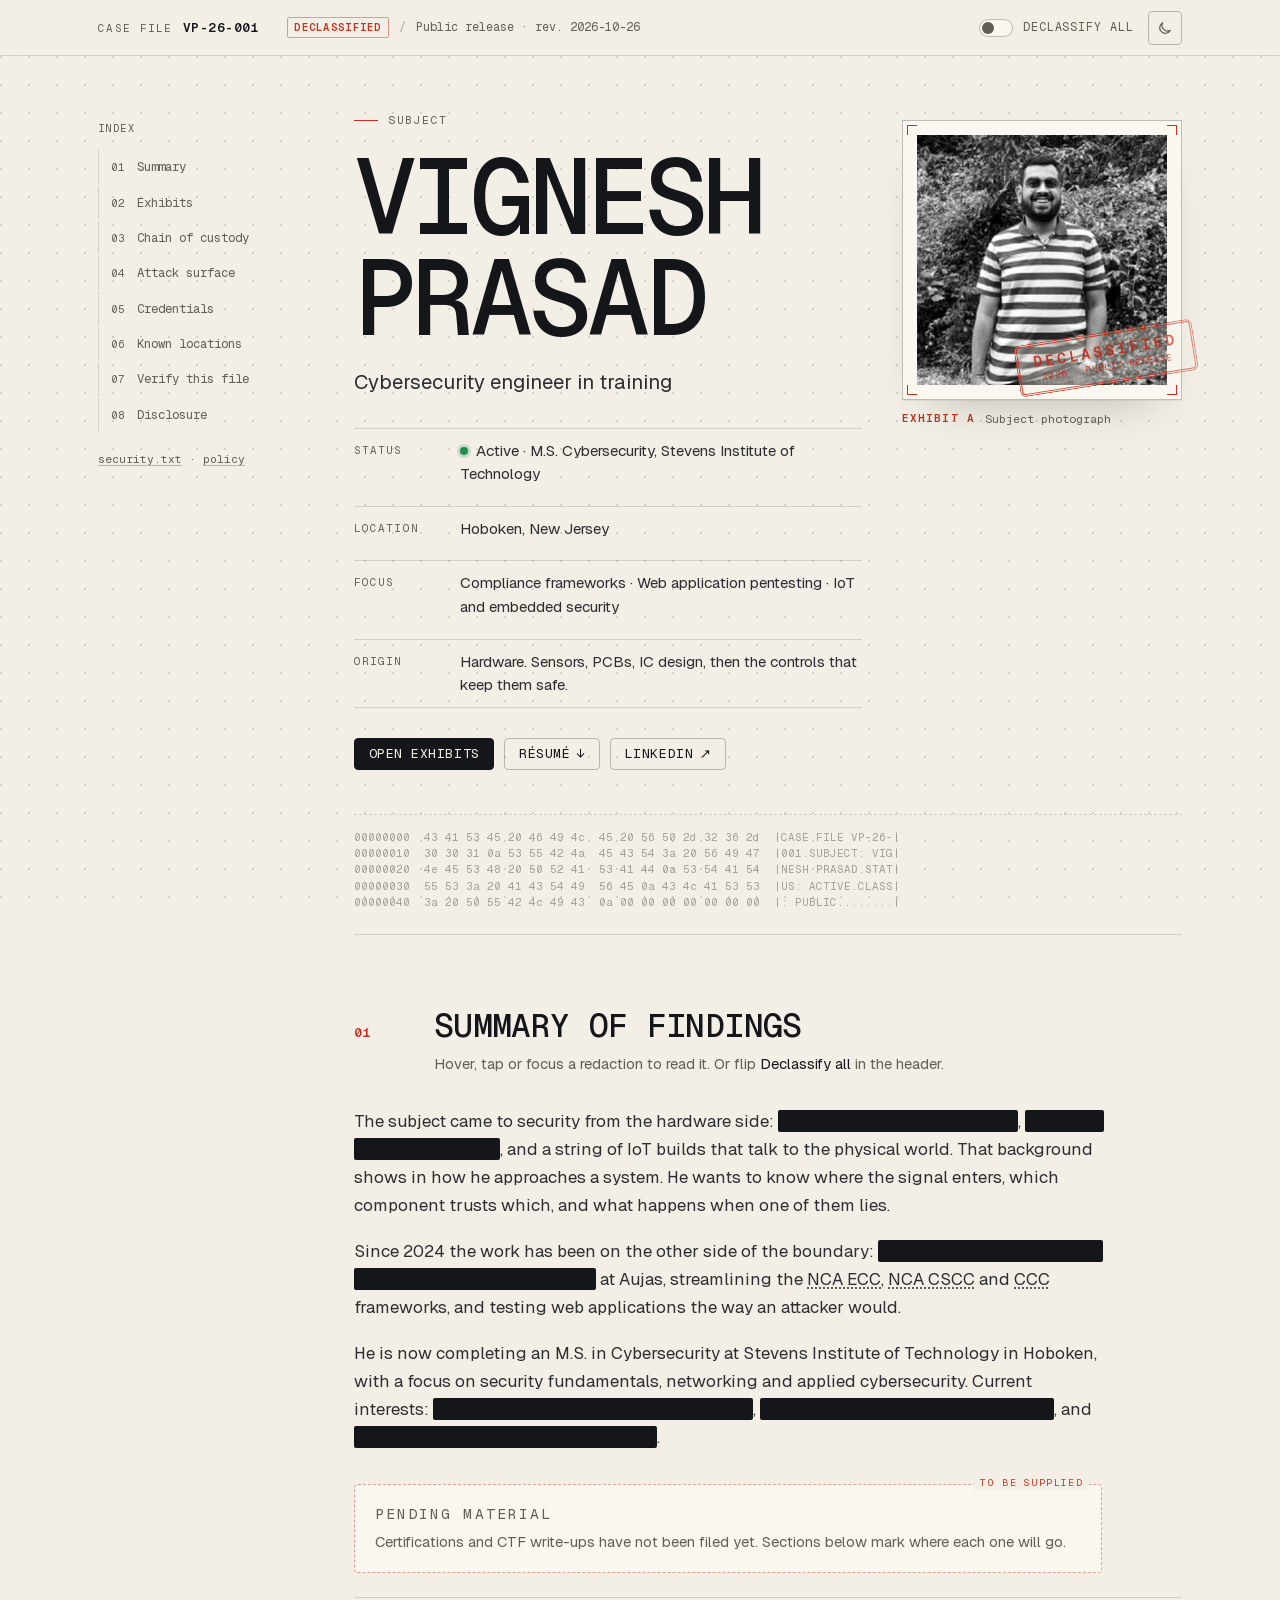
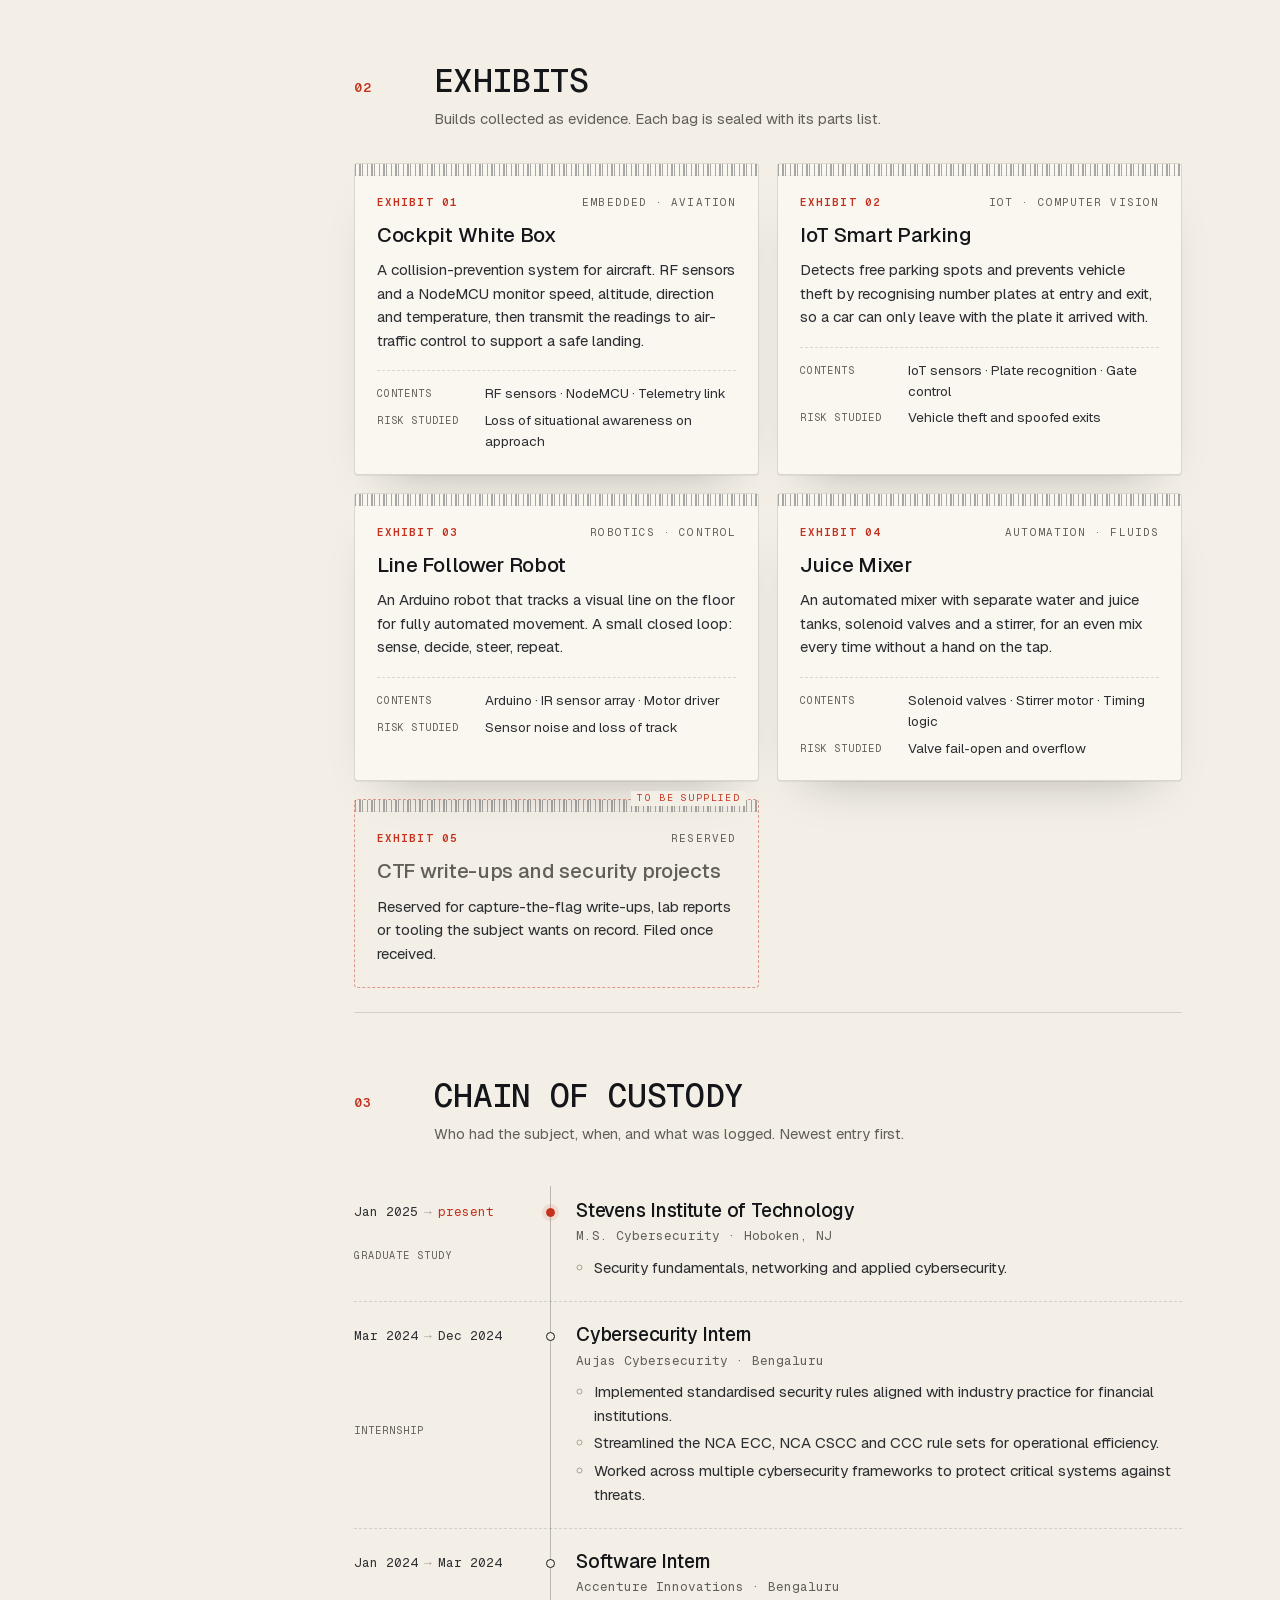
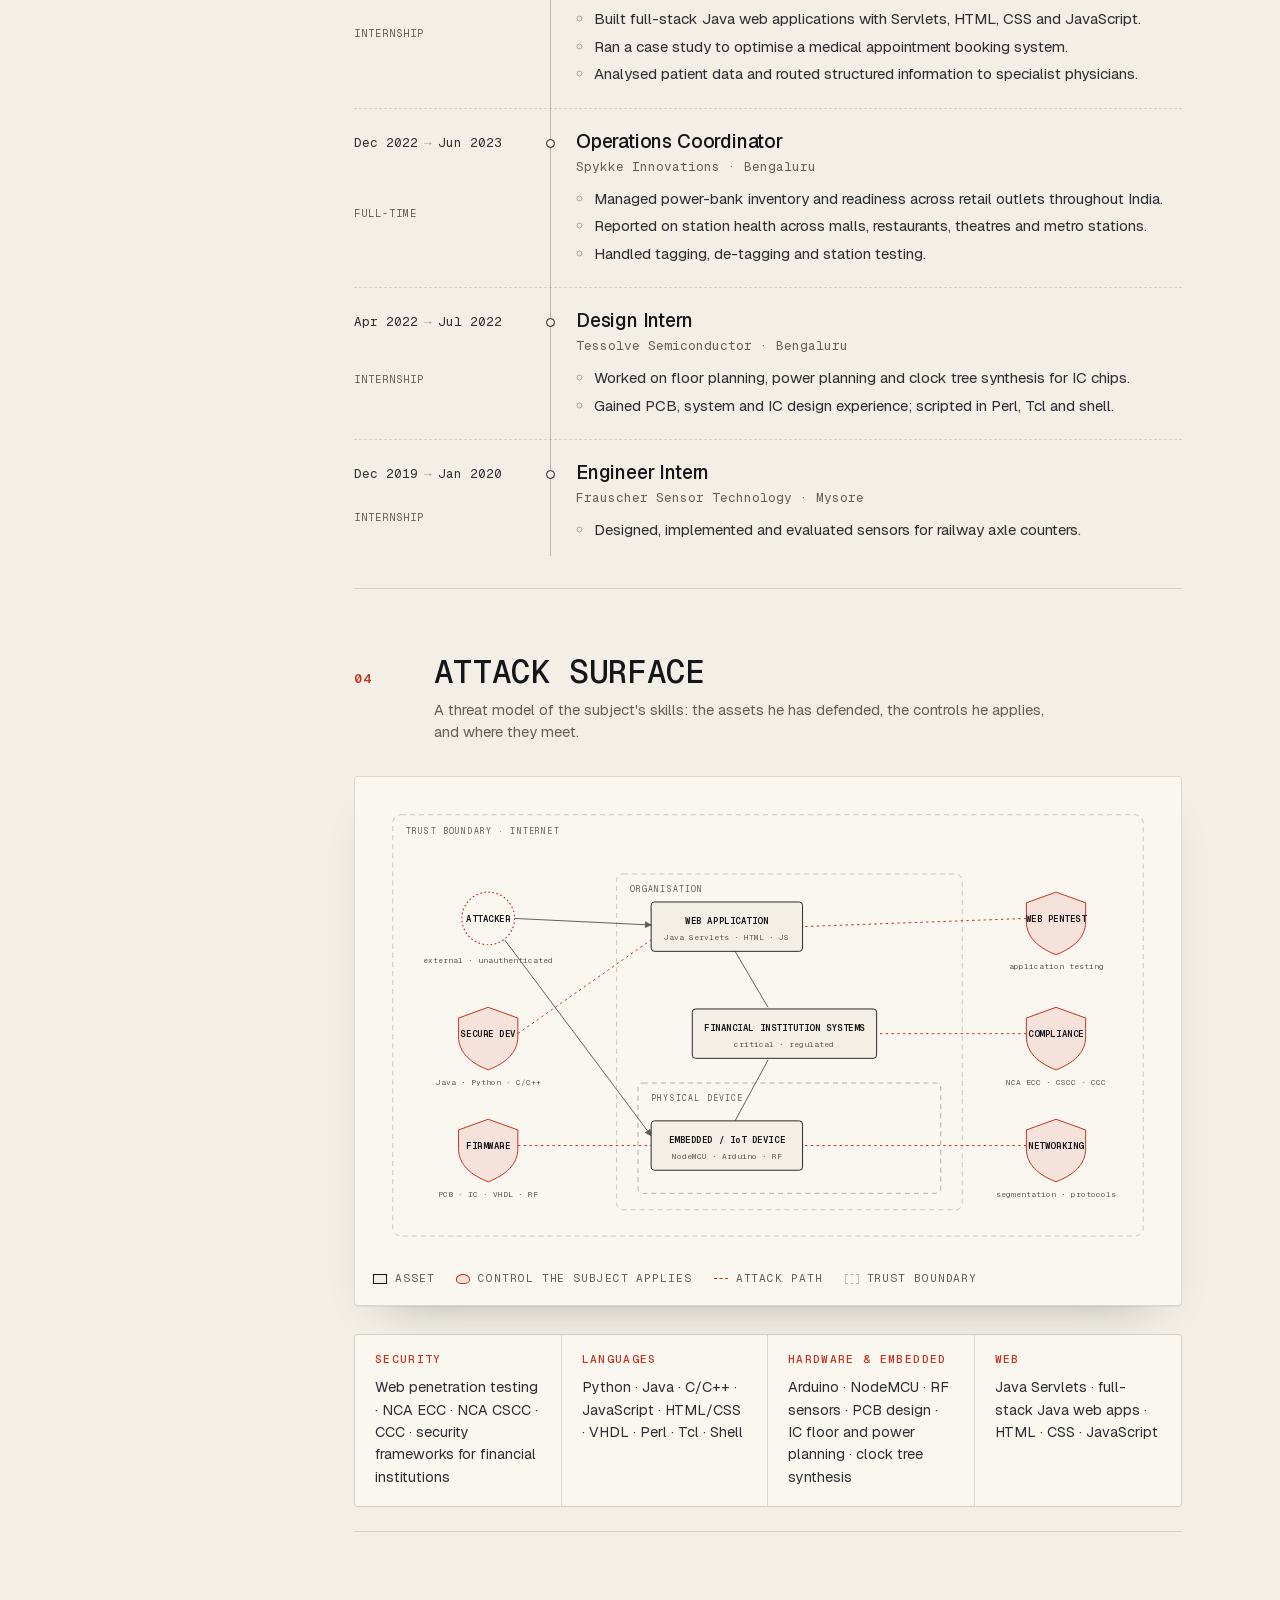
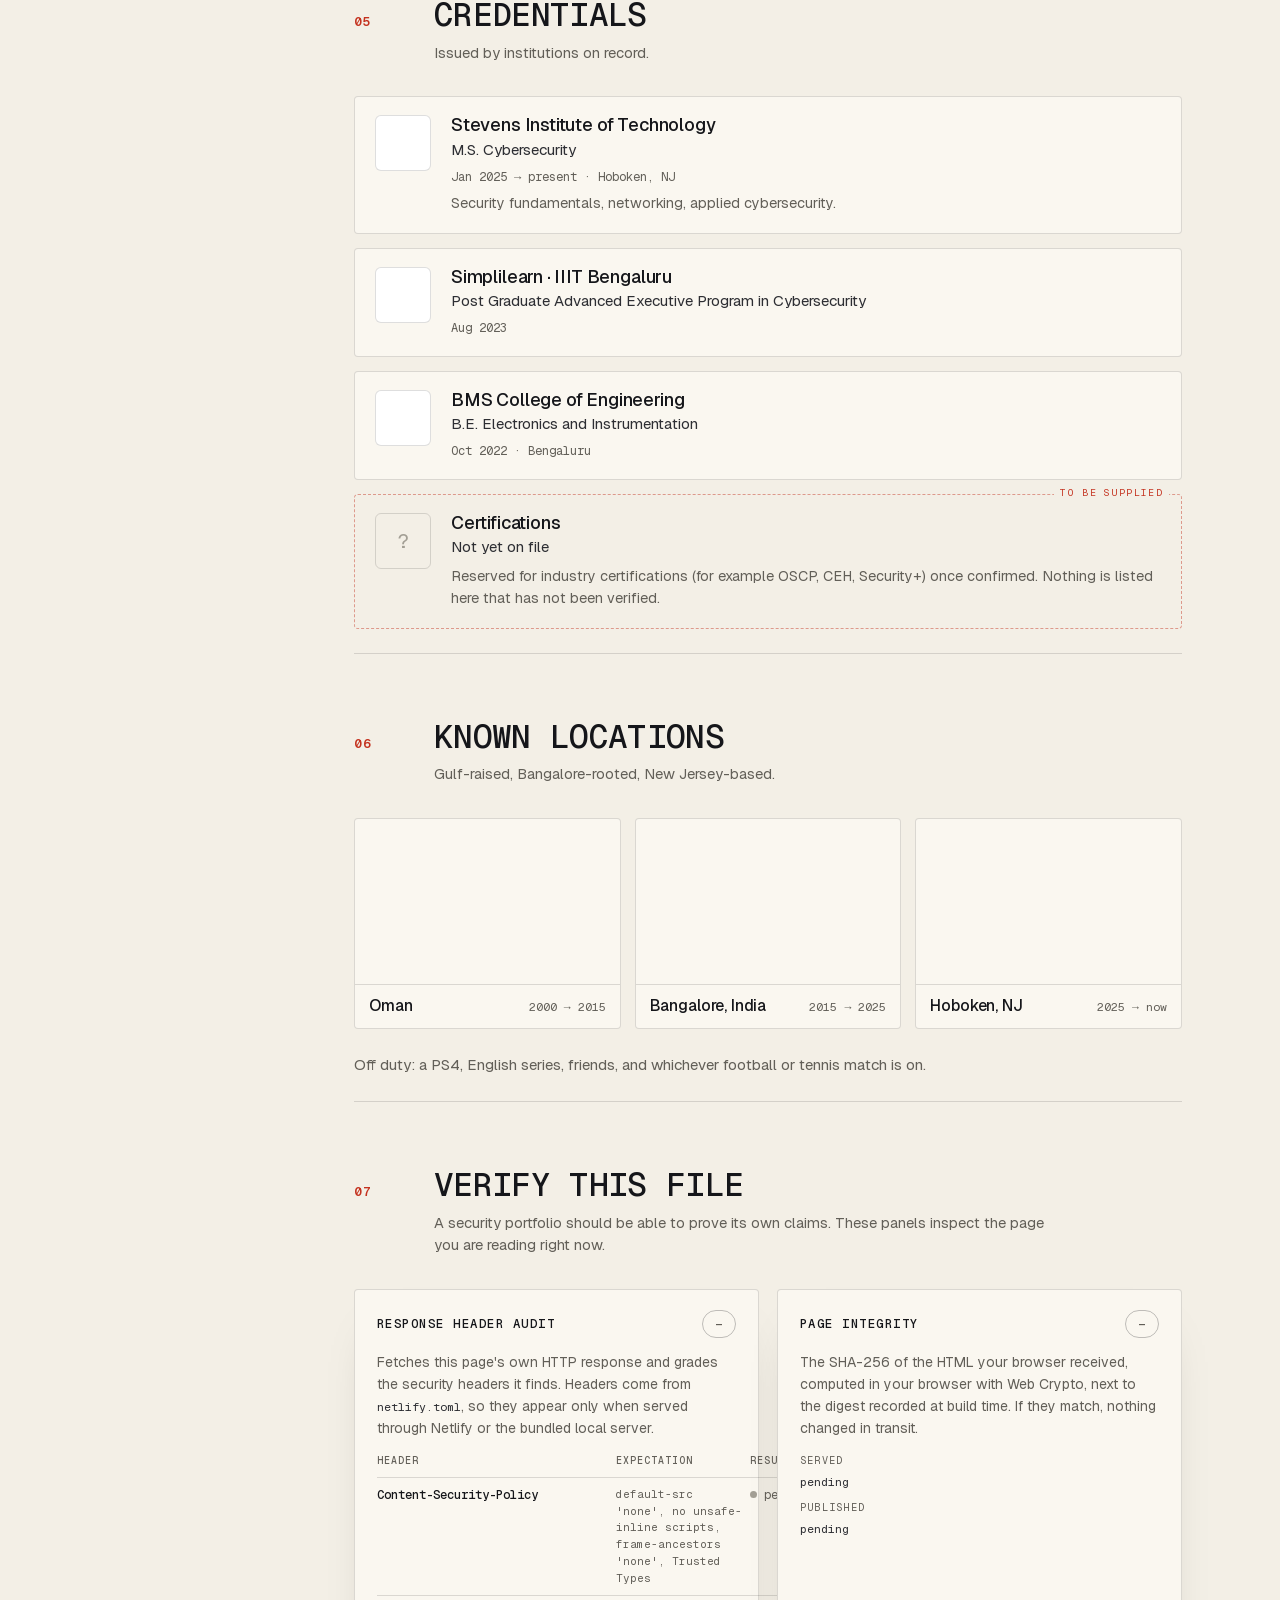
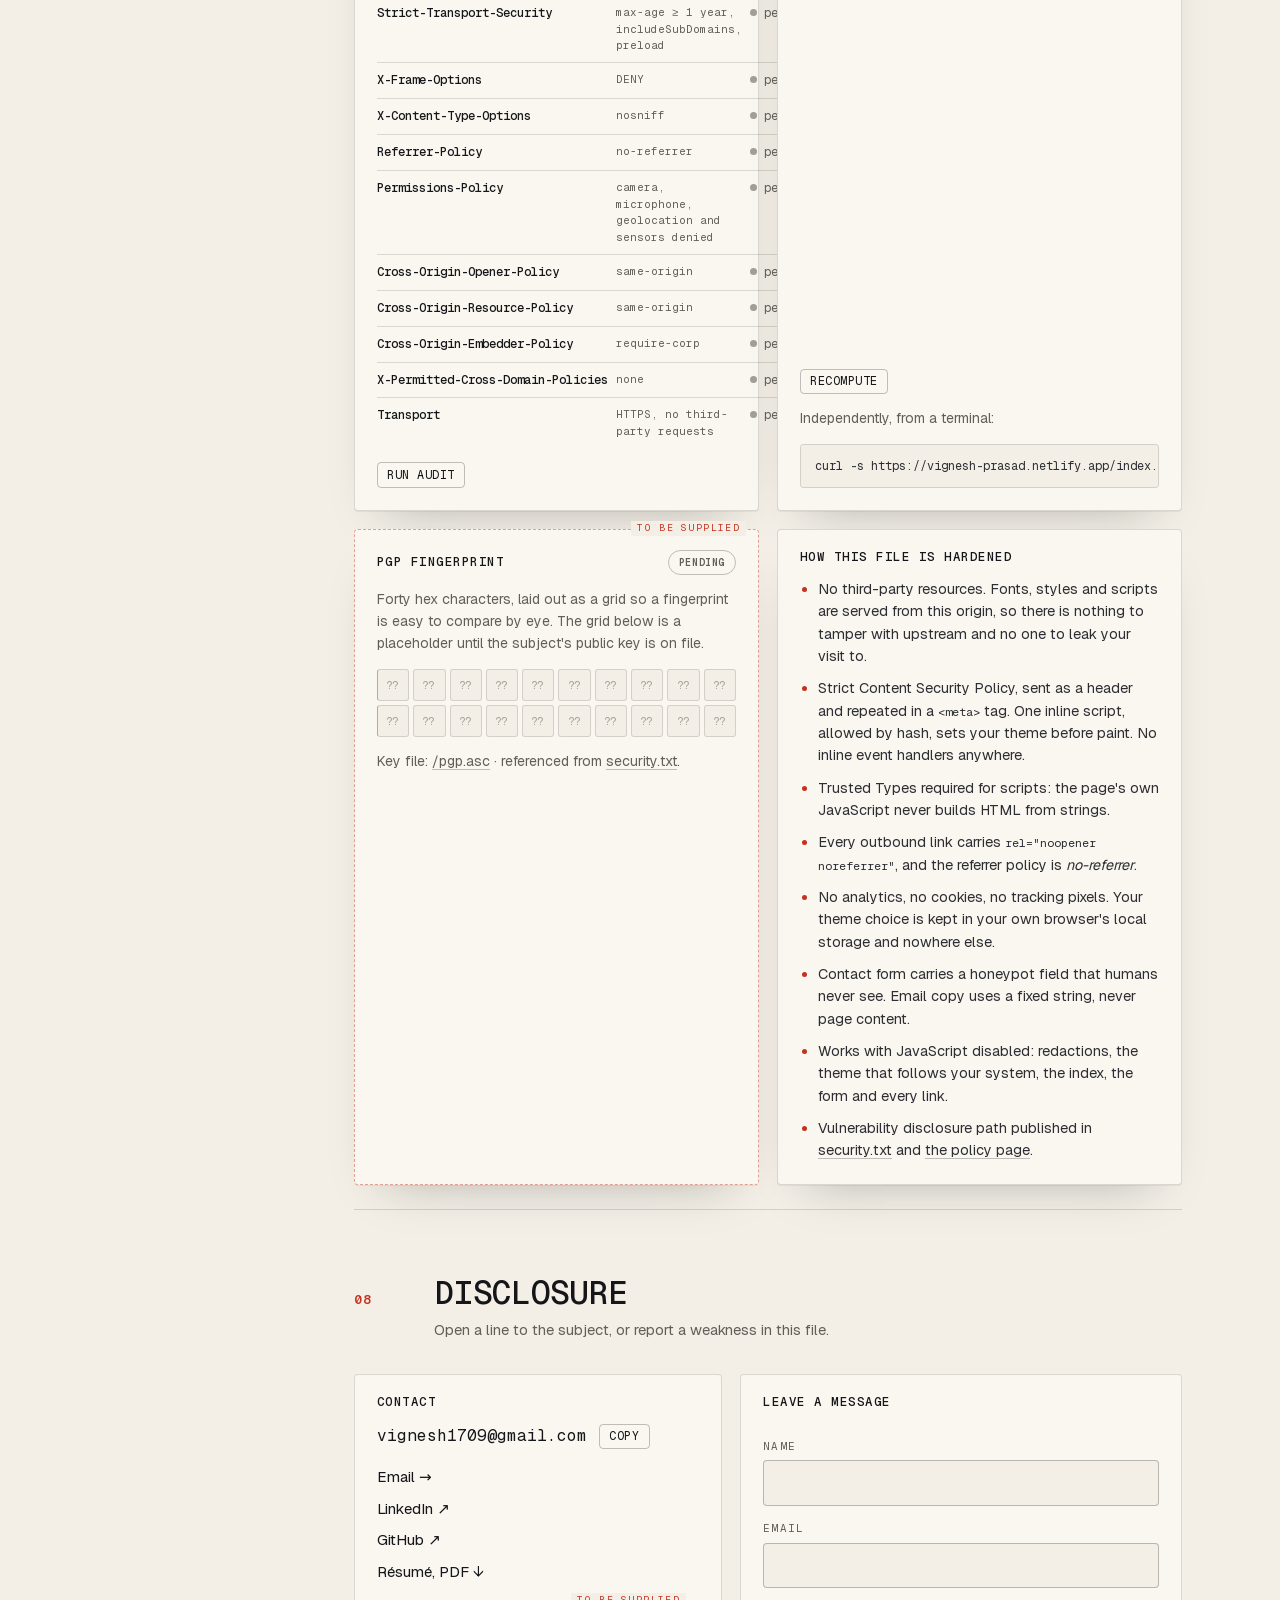
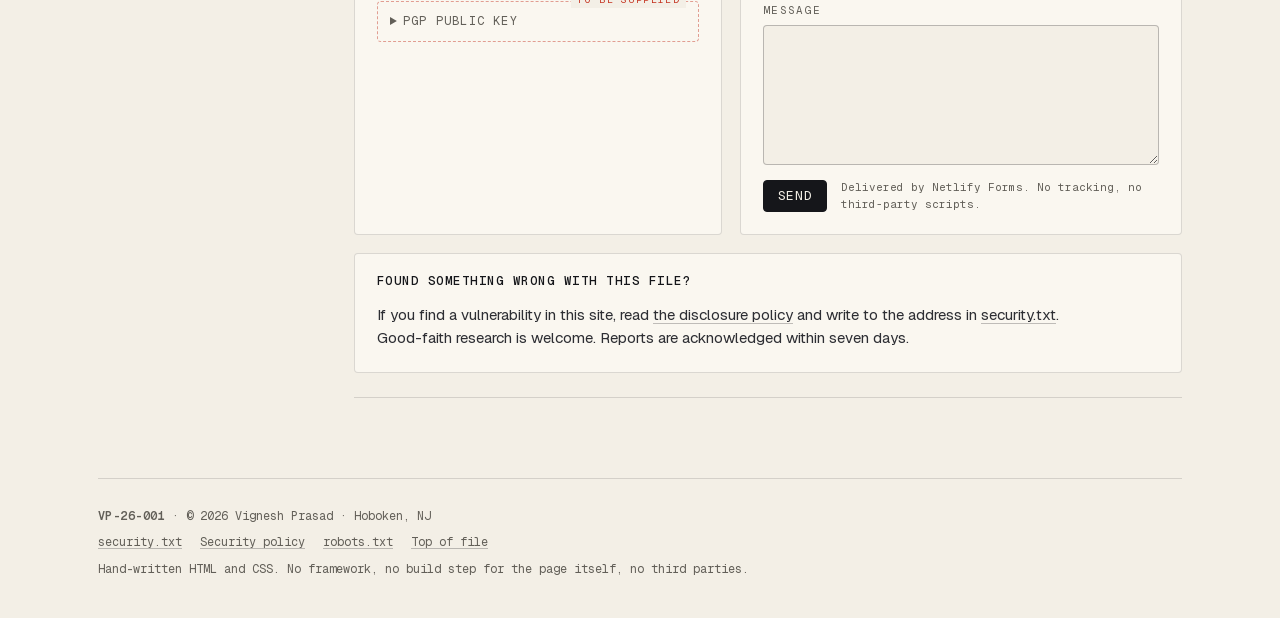
==== commit 3fce8bf5: "Set site URL to vignesh-prasad.netlify.app" ====
--- a/index.html
+++ b/index.html
@@ -14,12 +14,12 @@
 <meta name="theme-color" media="(prefers-color-scheme: dark)" content="#0b0c0e">
 <meta name="theme-color" media="(prefers-color-scheme: light)" content="#f3efe6">
 <meta name="referrer" content="no-referrer">
-<link rel="canonical" href="https://vignesh-prasad.example/">
+<link rel="canonical" href="https://vignesh-prasad.netlify.app/">
 <meta property="og:type" content="profile">
 <meta property="og:title" content="Vignesh Prasad · Case file VP-26-001">
 <meta property="og:description" content="Cybersecurity engineer in training. Compliance frameworks, web pentesting, IoT and embedded security. Declassified.">
-<meta property="og:url" content="https://vignesh-prasad.example/">
-<meta property="og:image" content="https://vignesh-prasad.example/assets/og.png">
+<meta property="og:url" content="https://vignesh-prasad.netlify.app/">
+<meta property="og:image" content="https://vignesh-prasad.netlify.app/assets/og.png">
 <meta property="og:image:width" content="1200">
 <meta property="og:image:height" content="630">
 <meta property="og:image:alt" content="Case file cover sheet for Vignesh Prasad, cybersecurity engineer in training">
@@ -539,7 +539,7 @@
             <button class="btn btn-sm" type="button" id="hdr-run">Run audit</button>
             <span class="panel-status" id="hdr-status" aria-live="polite"></span>
           </div>
-          <noscript><p class="panel-noscript">Scripts are off, so the audit cannot run here. Check the same headers from a terminal:</p><pre class="snippet">curl -sI https://vignesh-prasad.example/ | sort</pre></noscript>
+          <noscript><p class="panel-noscript">Scripts are off, so the audit cannot run here. Check the same headers from a terminal:</p><pre class="snippet">curl -sI https://vignesh-prasad.netlify.app/ | sort</pre></noscript>
         </article>
 
         <!-- integrity -->
@@ -558,7 +558,7 @@
             <span class="panel-status" id="int-status" aria-live="polite"></span>
           </div>
           <p class="panel-desc">Independently, from a terminal:</p>
-          <pre class="snippet">curl -s https://vignesh-prasad.example/index.html | shasum -a 256</pre>
+          <pre class="snippet">curl -s https://vignesh-prasad.netlify.app/index.html | shasum -a 256</pre>
         </article>
 
         <!-- pgp -->
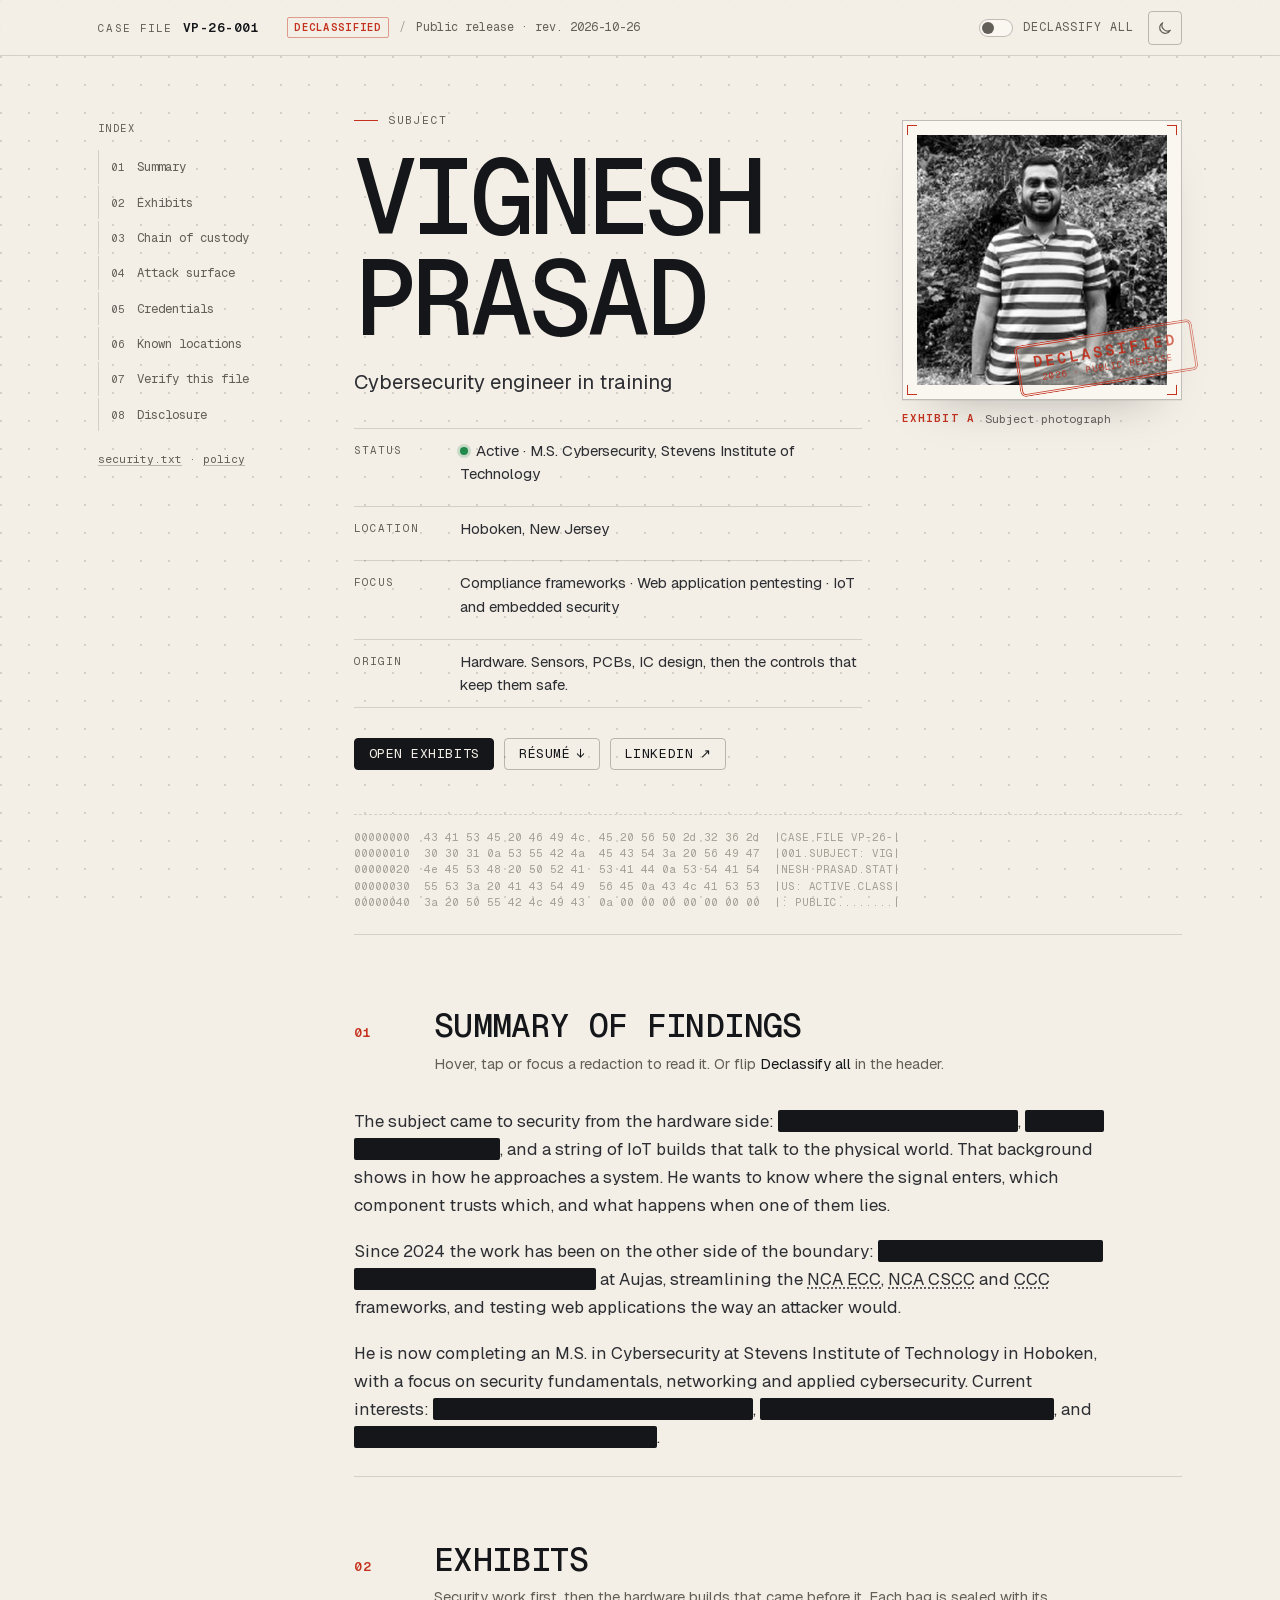
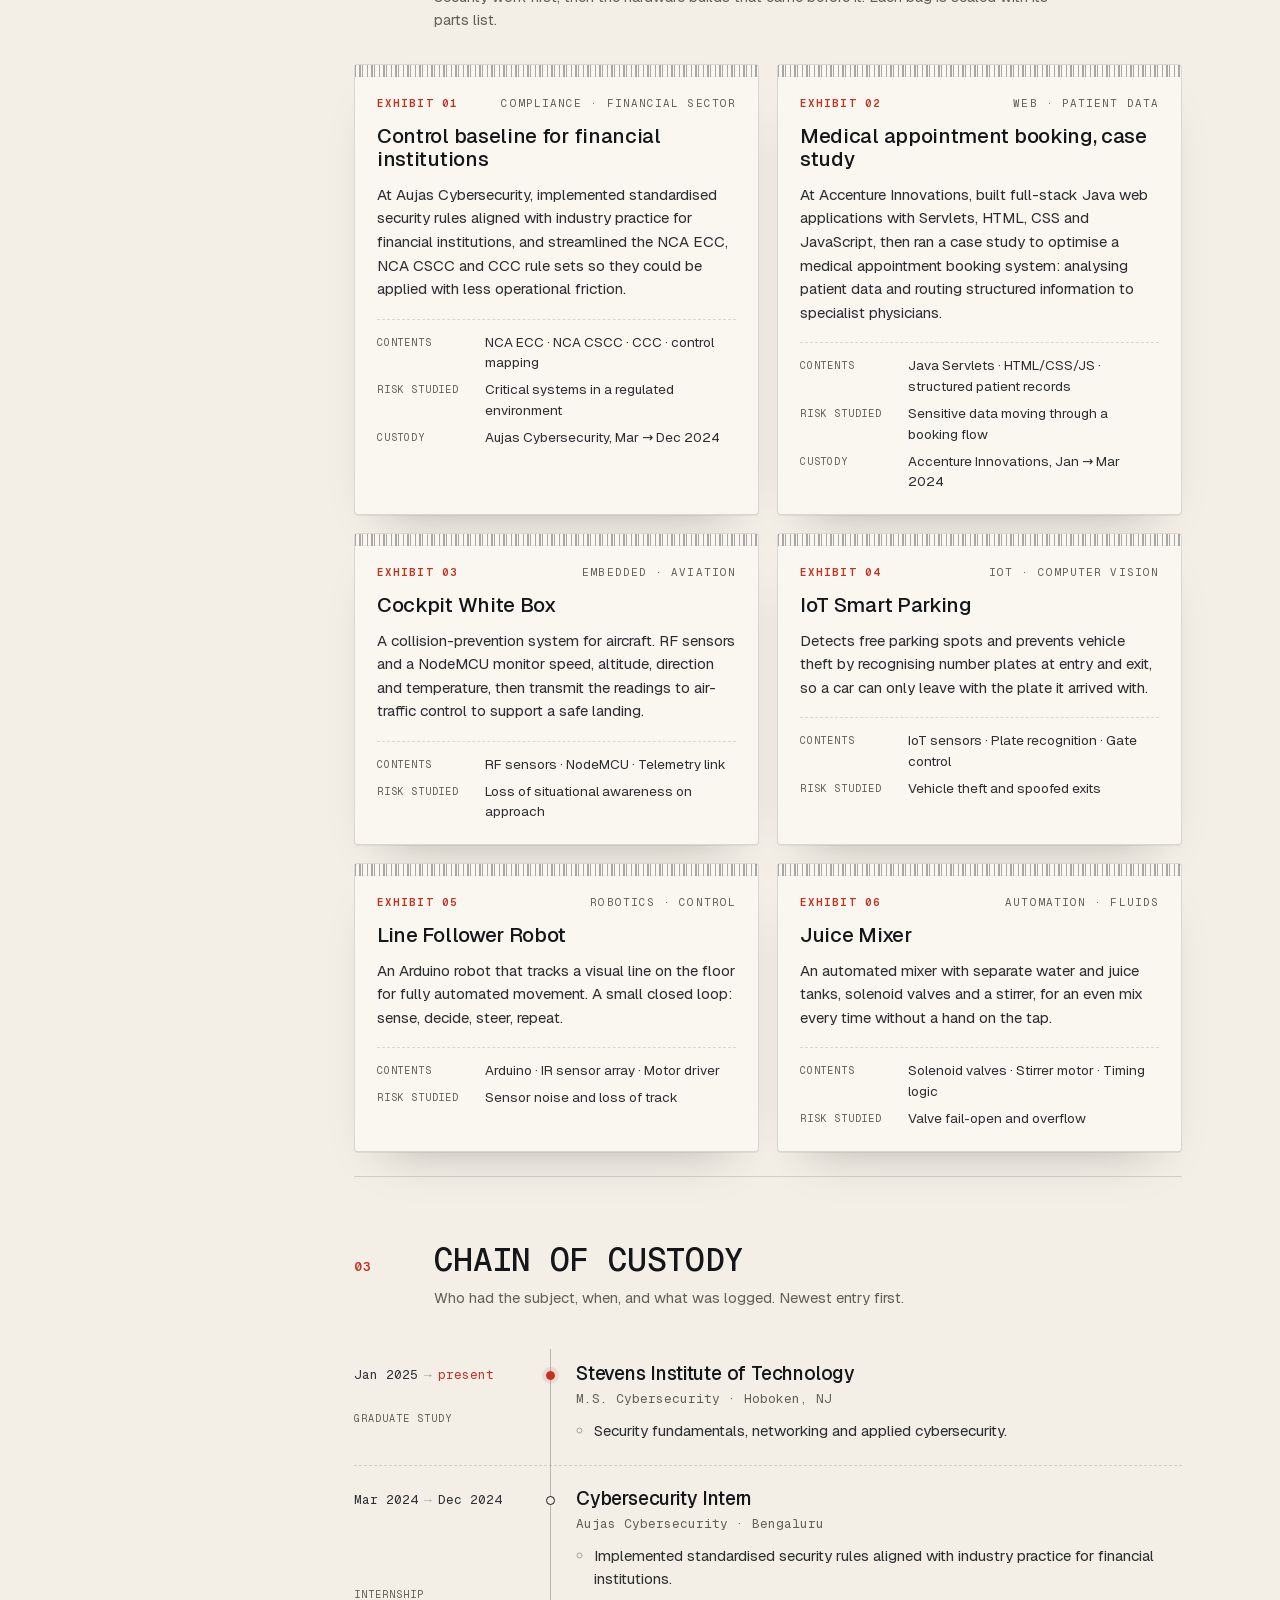
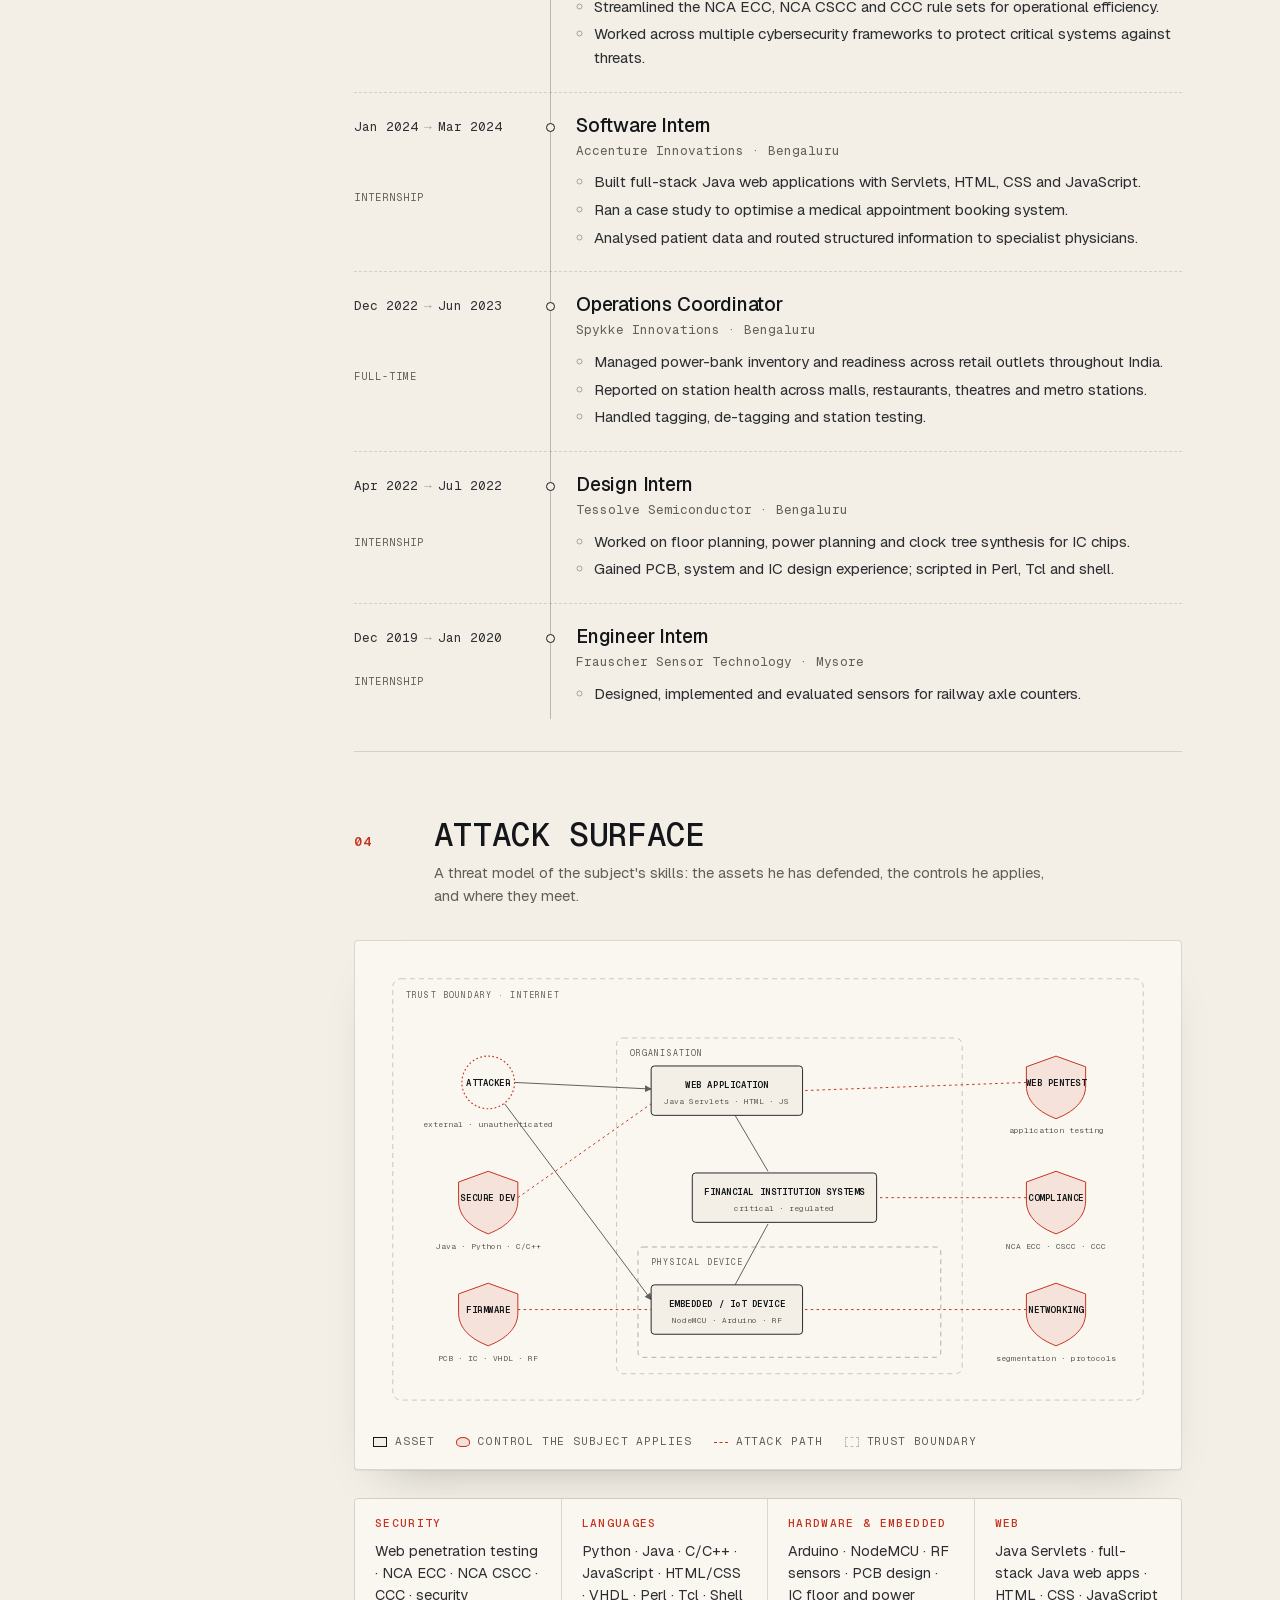
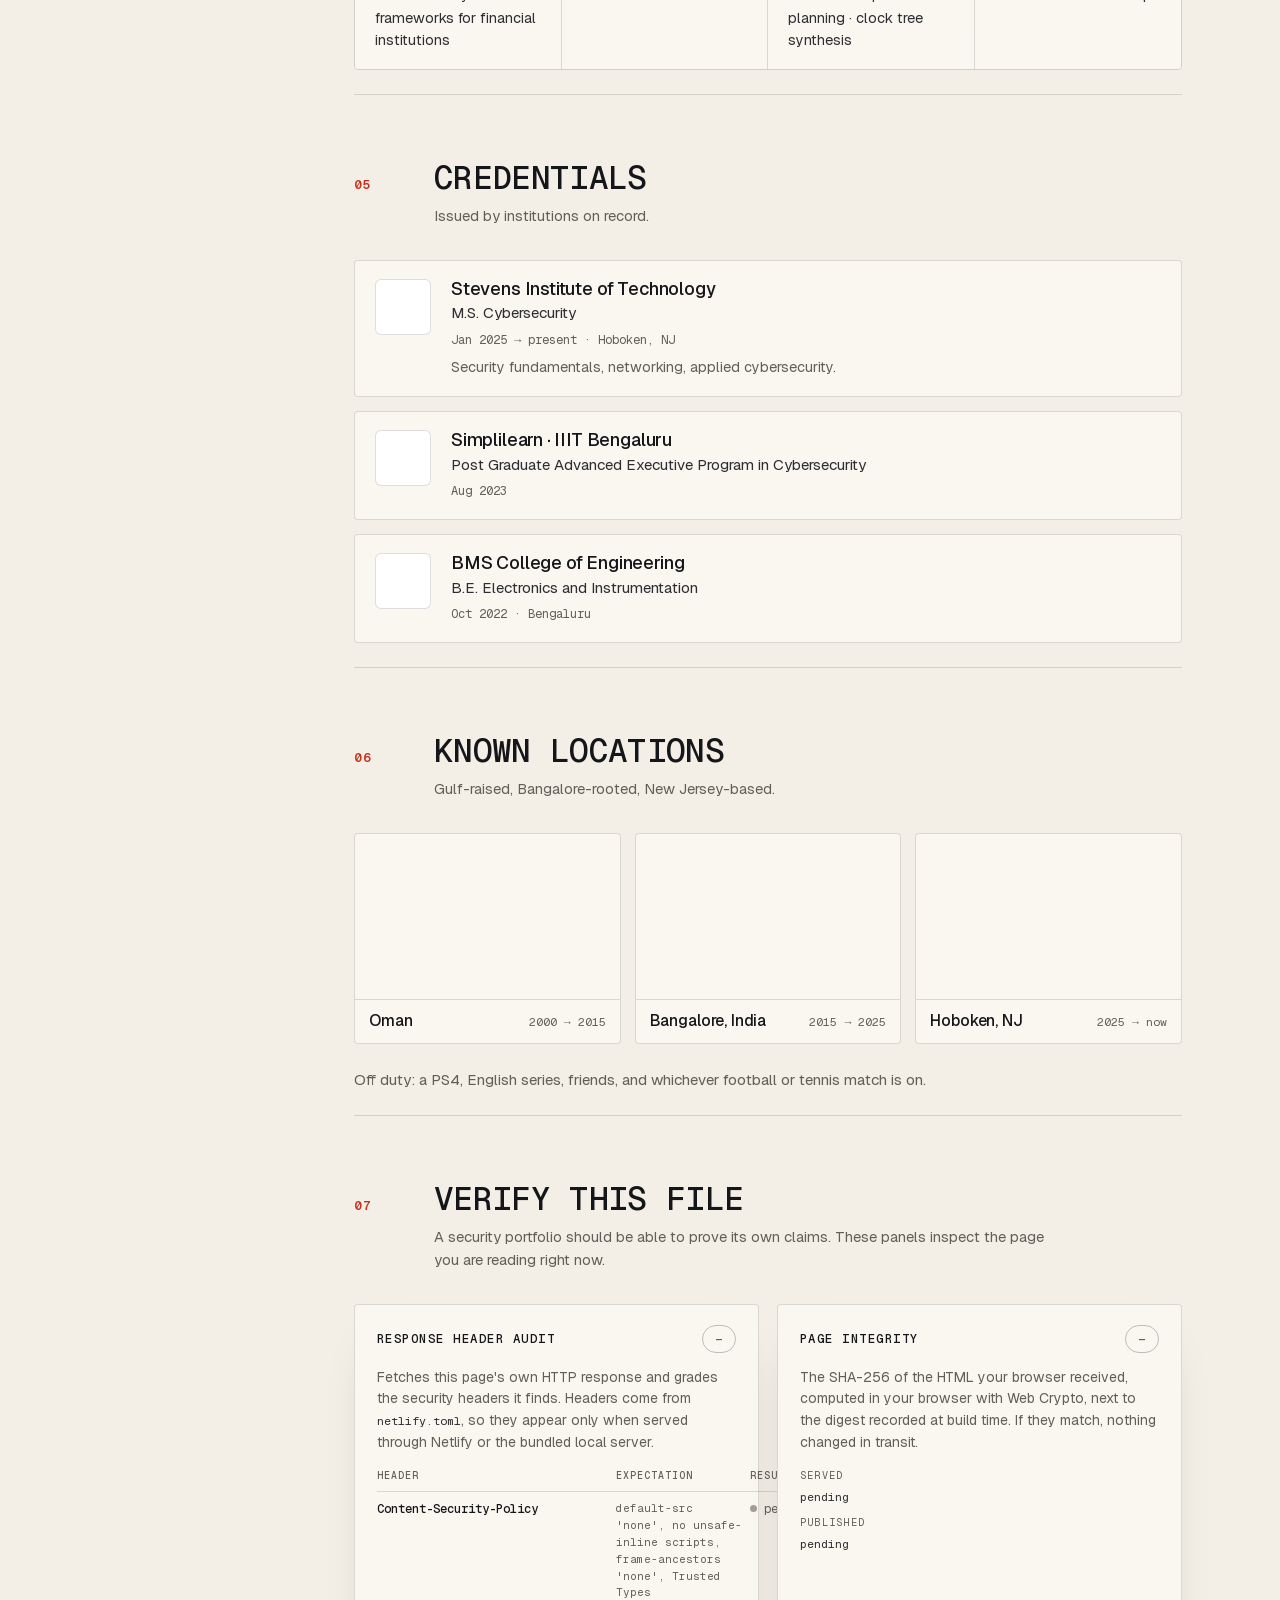
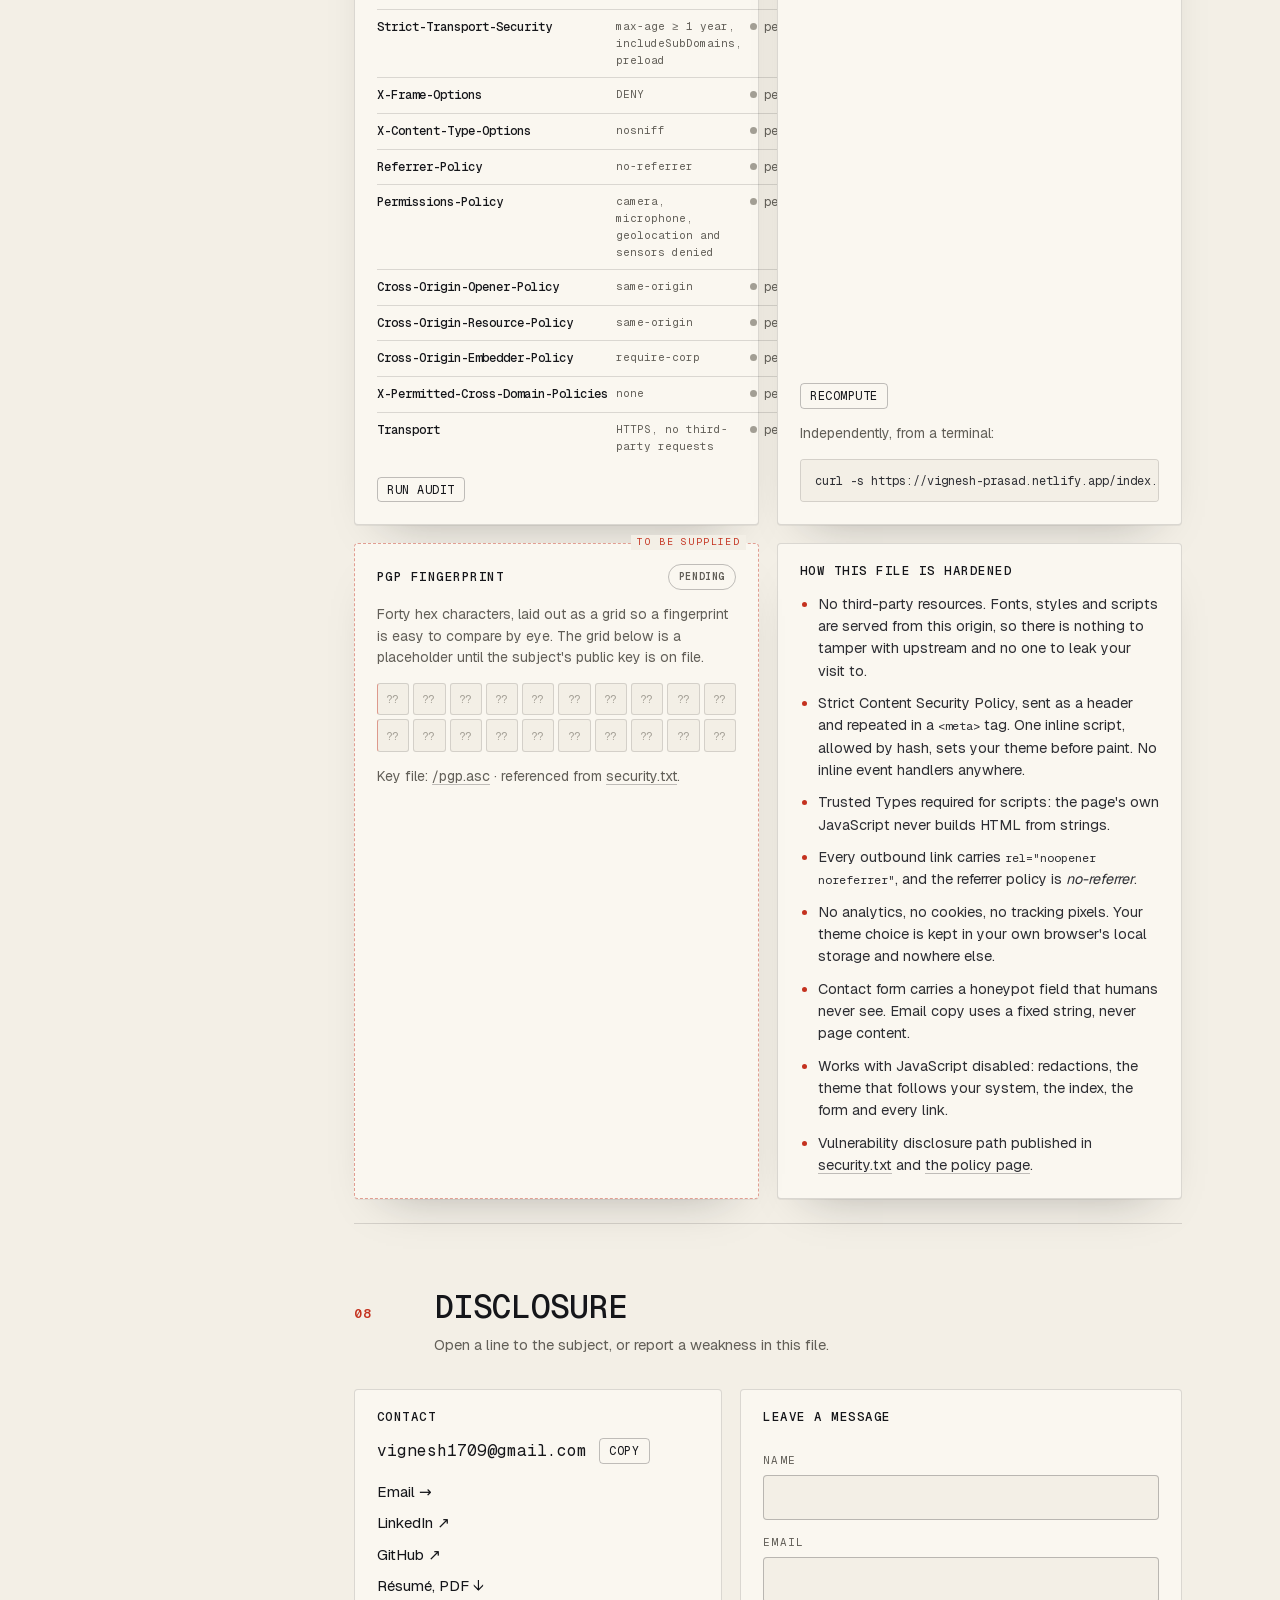
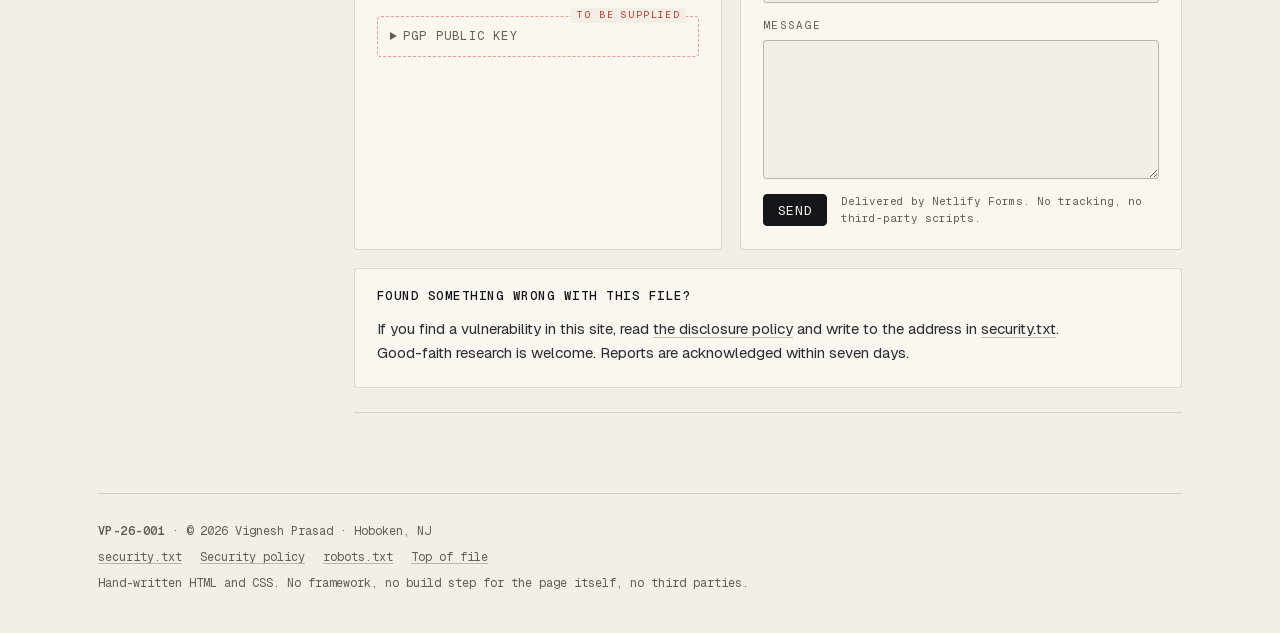
==== commit 22c88588: "Lead exhibits with the security internships; drop unused placeholders" ====
--- a/index.html
+++ b/index.html
@@ -130,10 +130,6 @@
         <p>Since 2024 the work has been on the other side of the boundary: <span class="redact" tabindex="0">standardising security rule sets for financial institutions</span> at Aujas, streamlining the <abbr title="National Cybersecurity Authority Essential Cybersecurity Controls">NCA ECC</abbr>, <abbr title="National Cybersecurity Authority Critical Systems Cybersecurity Controls">NCA CSCC</abbr> and <abbr title="Cloud Cybersecurity Controls">CCC</abbr> frameworks, and testing web applications the way an attacker would.</p>
         <p>He is now completing an M.S. in Cybersecurity at Stevens Institute of Technology in Hoboken, with a focus on security fundamentals, networking and applied cybersecurity. Current interests: <span class="redact" tabindex="0">compliance and regulatory frameworks</span>, <span class="redact" tabindex="0">web application penetration testing</span>, and <span class="redact" tabindex="0">securing IoT and embedded systems</span>.</p>
       </div>
-      <aside class="note placeholder" aria-label="Material still to be supplied">
-        <p class="note-label">Pending material</p>
-        <p>Certifications and CTF write-ups have not been filed yet. Sections below mark where each one will go.</p>
-      </aside>
     </section>
 
     <!-- ===== 02 EXHIBITS ===== -->
@@ -141,7 +137,7 @@
       <header class="sec-head">
         <span class="sec-no">02</span>
         <h2 id="exhibits-h">Exhibits</h2>
-        <p class="sec-hint">Builds collected as evidence. Each bag is sealed with its parts list.</p>
+        <p class="sec-hint">Security work first, then the hardware builds that came before it. Each bag is sealed with its parts list.</p>
       </header>
 
       <ul class="evidence" role="list">
@@ -149,6 +145,36 @@
           <div class="bag-seal" aria-hidden="true"></div>
           <div class="bag-head">
             <span class="exh-no">Exhibit 01</span>
+            <span class="bag-type">Compliance · financial sector</span>
+          </div>
+          <h3>Control baseline for financial institutions</h3>
+          <p>At Aujas Cybersecurity, implemented standardised security rules aligned with industry practice for financial institutions, and streamlined the NCA ECC, NCA CSCC and CCC rule sets so they could be applied with less operational friction.</p>
+          <dl class="bag-meta">
+            <dt>Contents</dt><dd>NCA ECC · NCA CSCC · CCC · control mapping</dd>
+            <dt>Risk studied</dt><dd>Critical systems in a regulated environment</dd>
+            <dt>Custody</dt><dd>Aujas Cybersecurity, Mar → Dec 2024</dd>
+          </dl>
+        </li>
+
+        <li class="bag">
+          <div class="bag-seal" aria-hidden="true"></div>
+          <div class="bag-head">
+            <span class="exh-no">Exhibit 02</span>
+            <span class="bag-type">Web · patient data</span>
+          </div>
+          <h3>Medical appointment booking, case study</h3>
+          <p>At Accenture Innovations, built full-stack Java web applications with Servlets, HTML, CSS and JavaScript, then ran a case study to optimise a medical appointment booking system: analysing patient data and routing structured information to specialist physicians.</p>
+          <dl class="bag-meta">
+            <dt>Contents</dt><dd>Java Servlets · HTML/CSS/JS · structured patient records</dd>
+            <dt>Risk studied</dt><dd>Sensitive data moving through a booking flow</dd>
+            <dt>Custody</dt><dd>Accenture Innovations, Jan → Mar 2024</dd>
+          </dl>
+        </li>
+
+        <li class="bag">
+          <div class="bag-seal" aria-hidden="true"></div>
+          <div class="bag-head">
+            <span class="exh-no">Exhibit 03</span>
             <span class="bag-type">Embedded · aviation</span>
           </div>
           <h3>Cockpit White Box</h3>
@@ -162,7 +188,7 @@
         <li class="bag">
           <div class="bag-seal" aria-hidden="true"></div>
           <div class="bag-head">
-            <span class="exh-no">Exhibit 02</span>
+            <span class="exh-no">Exhibit 04</span>
             <span class="bag-type">IoT · computer vision</span>
           </div>
           <h3>IoT Smart Parking</h3>
@@ -176,7 +202,7 @@
         <li class="bag">
           <div class="bag-seal" aria-hidden="true"></div>
           <div class="bag-head">
-            <span class="exh-no">Exhibit 03</span>
+            <span class="exh-no">Exhibit 05</span>
             <span class="bag-type">Robotics · control</span>
           </div>
           <h3>Line Follower Robot</h3>
@@ -190,7 +216,7 @@
         <li class="bag">
           <div class="bag-seal" aria-hidden="true"></div>
           <div class="bag-head">
-            <span class="exh-no">Exhibit 04</span>
+            <span class="exh-no">Exhibit 06</span>
             <span class="bag-type">Automation · fluids</span>
           </div>
           <h3>Juice Mixer</h3>
@@ -201,15 +227,6 @@
           </dl>
         </li>
 
-        <li class="bag placeholder">
-          <div class="bag-seal" aria-hidden="true"></div>
-          <div class="bag-head">
-            <span class="exh-no">Exhibit 05</span>
-            <span class="bag-type">Reserved</span>
-          </div>
-          <h3>CTF write-ups and security projects</h3>
-          <p>Reserved for capture-the-flag write-ups, lab reports or tooling the subject wants on record. Filed once received.</p>
-        </li>
       </ul>
     </section>
 
@@ -464,14 +481,6 @@
             <h3>BMS College of Engineering</h3>
             <p class="cred-deg">B.E. Electronics and Instrumentation</p>
             <p class="cred-when"><time datetime="2022-10">Oct 2022</time> · Bengaluru</p>
-          </div>
-        </li>
-        <li class="cred placeholder">
-          <span class="cred-logo cred-logo-empty" aria-hidden="true">?</span>
-          <div>
-            <h3>Certifications</h3>
-            <p class="cred-deg">Not yet on file</p>
-            <p class="cred-note">Reserved for industry certifications (for example OSCP, CEH, Security+) once confirmed. Nothing is listed here that has not been verified.</p>
           </div>
         </li>
       </ul>
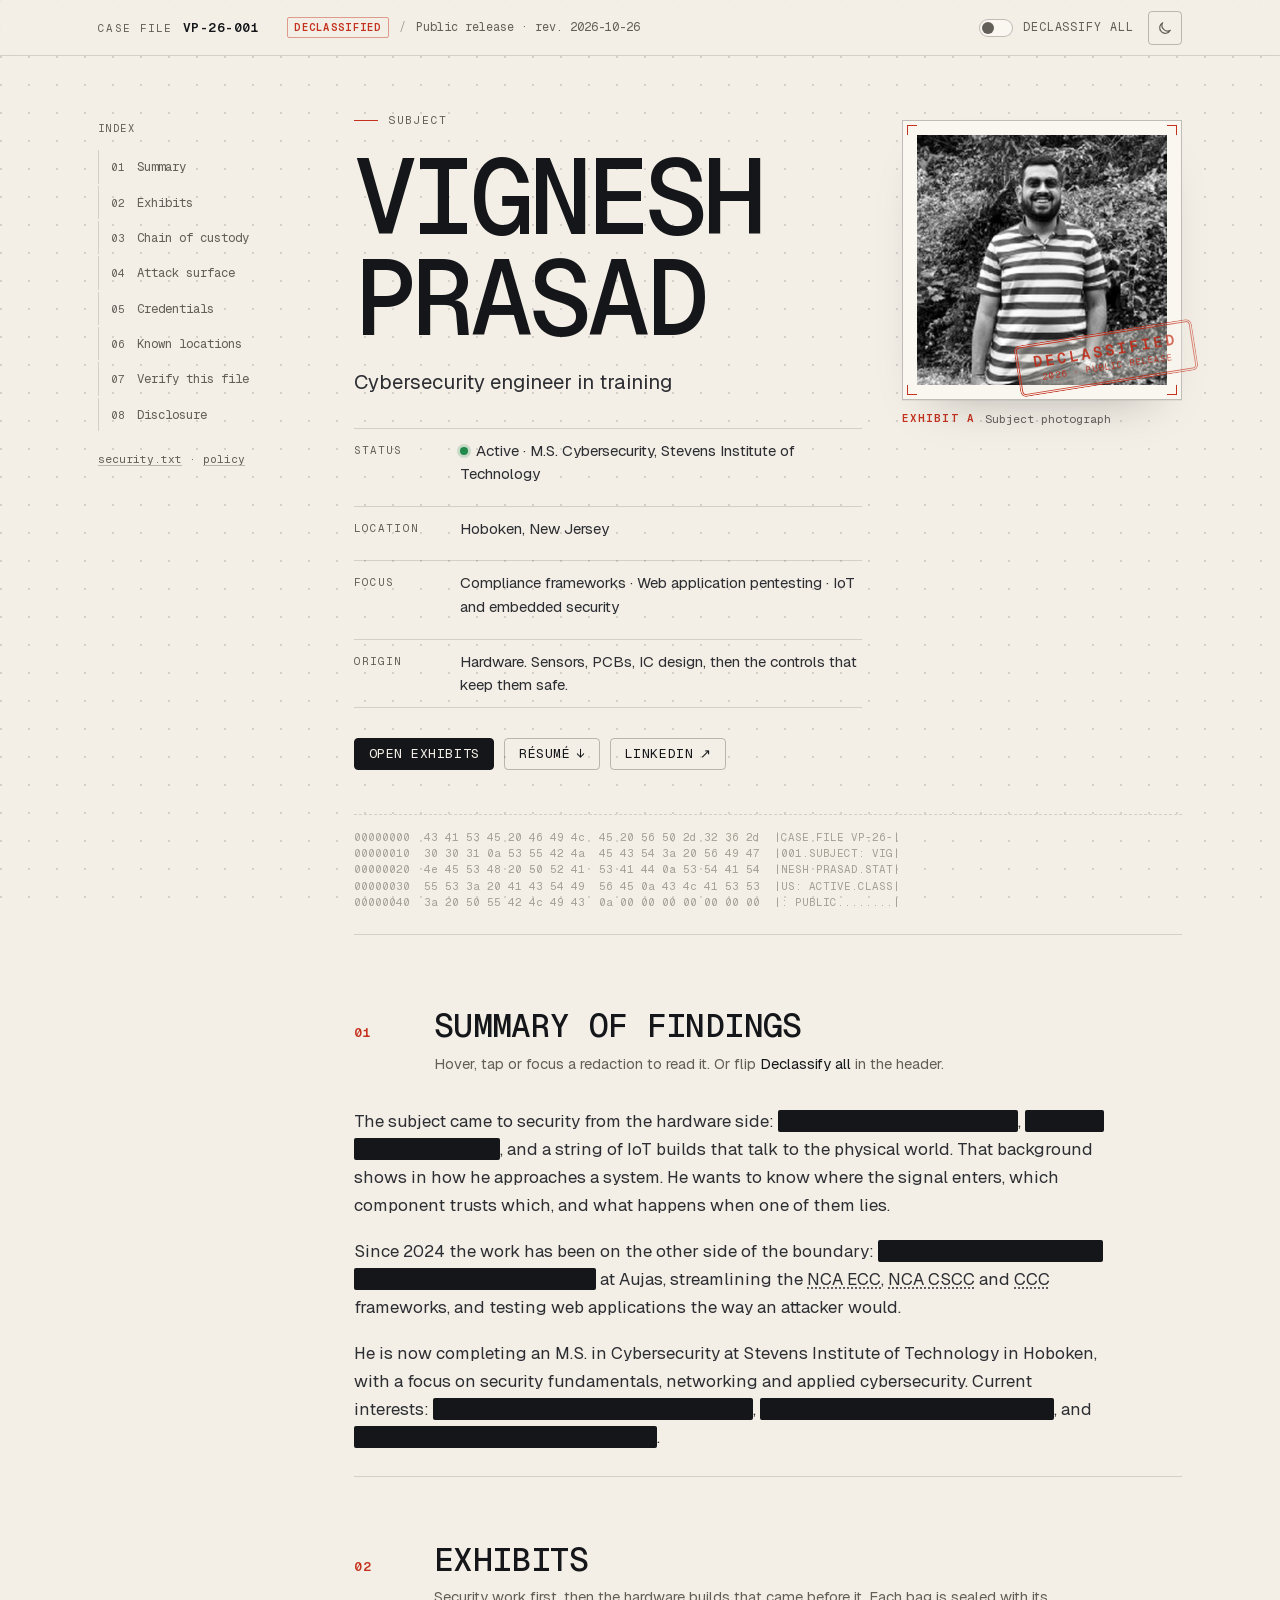
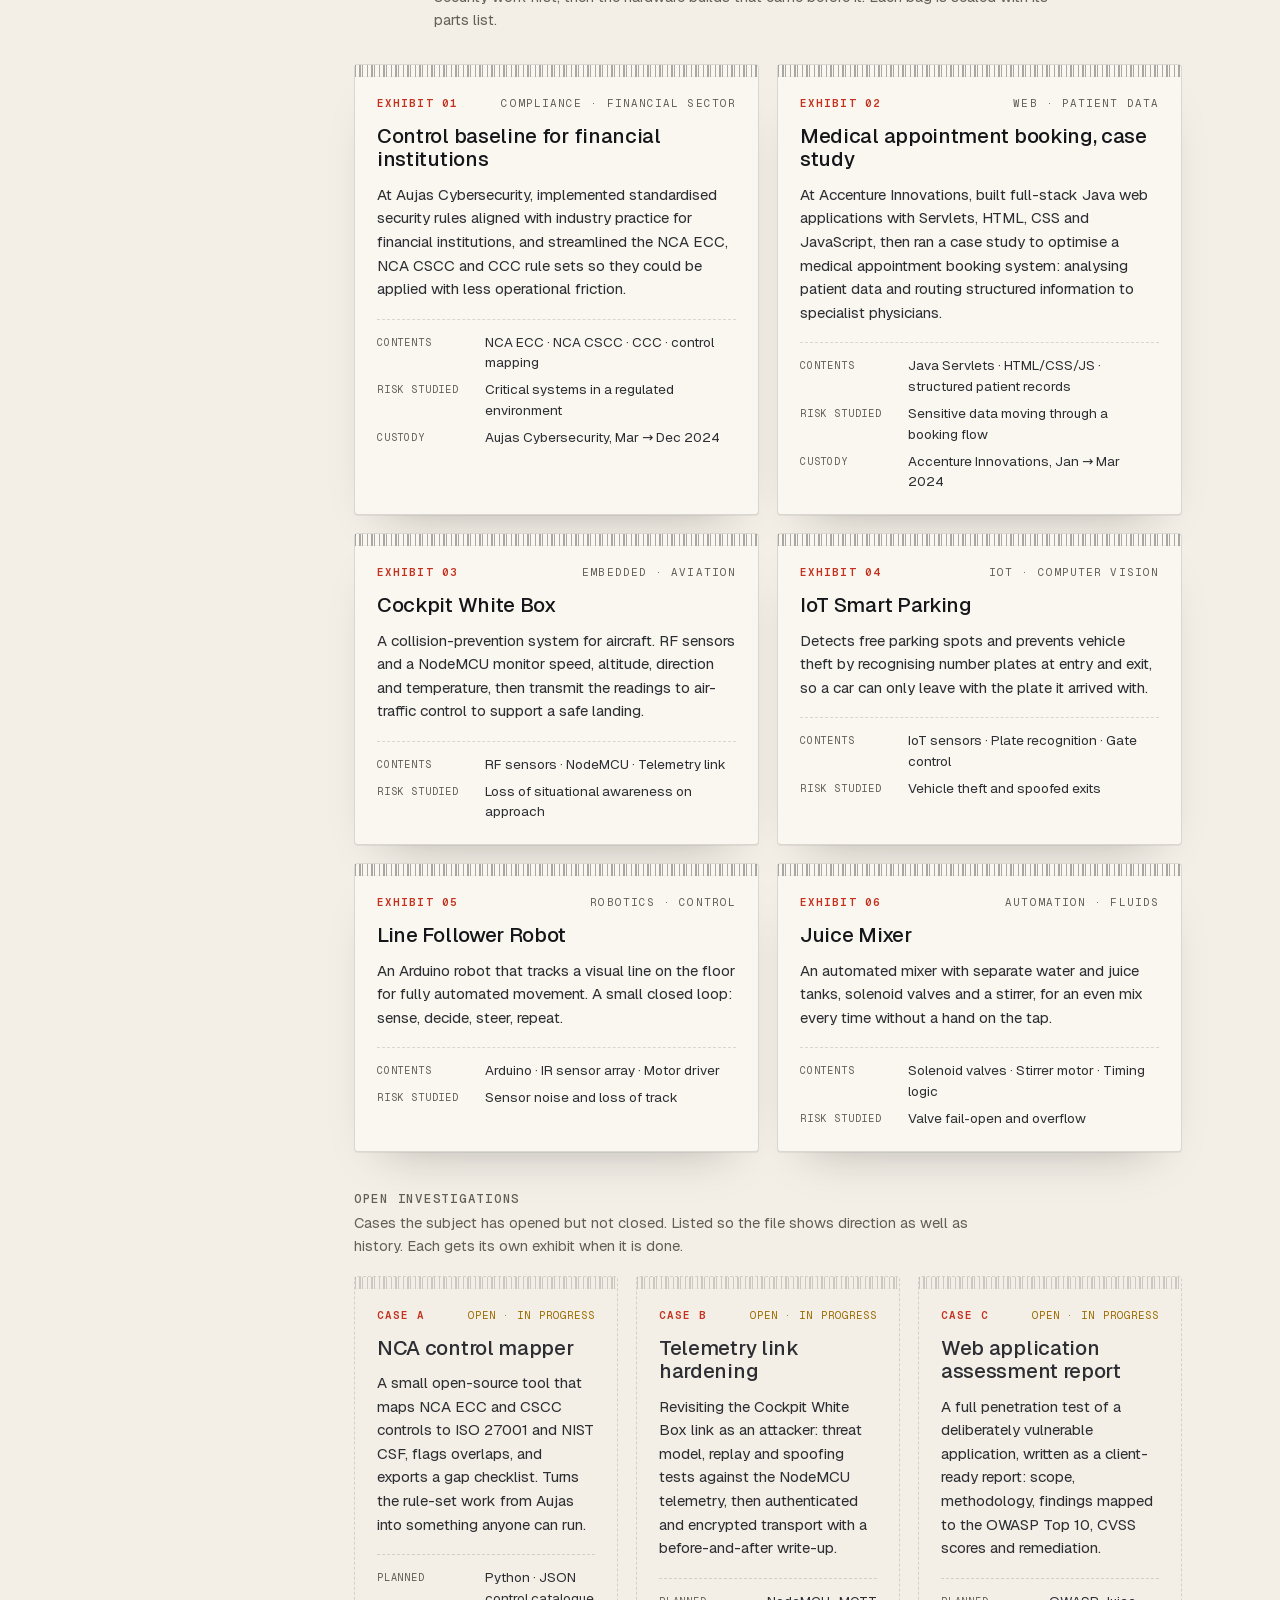
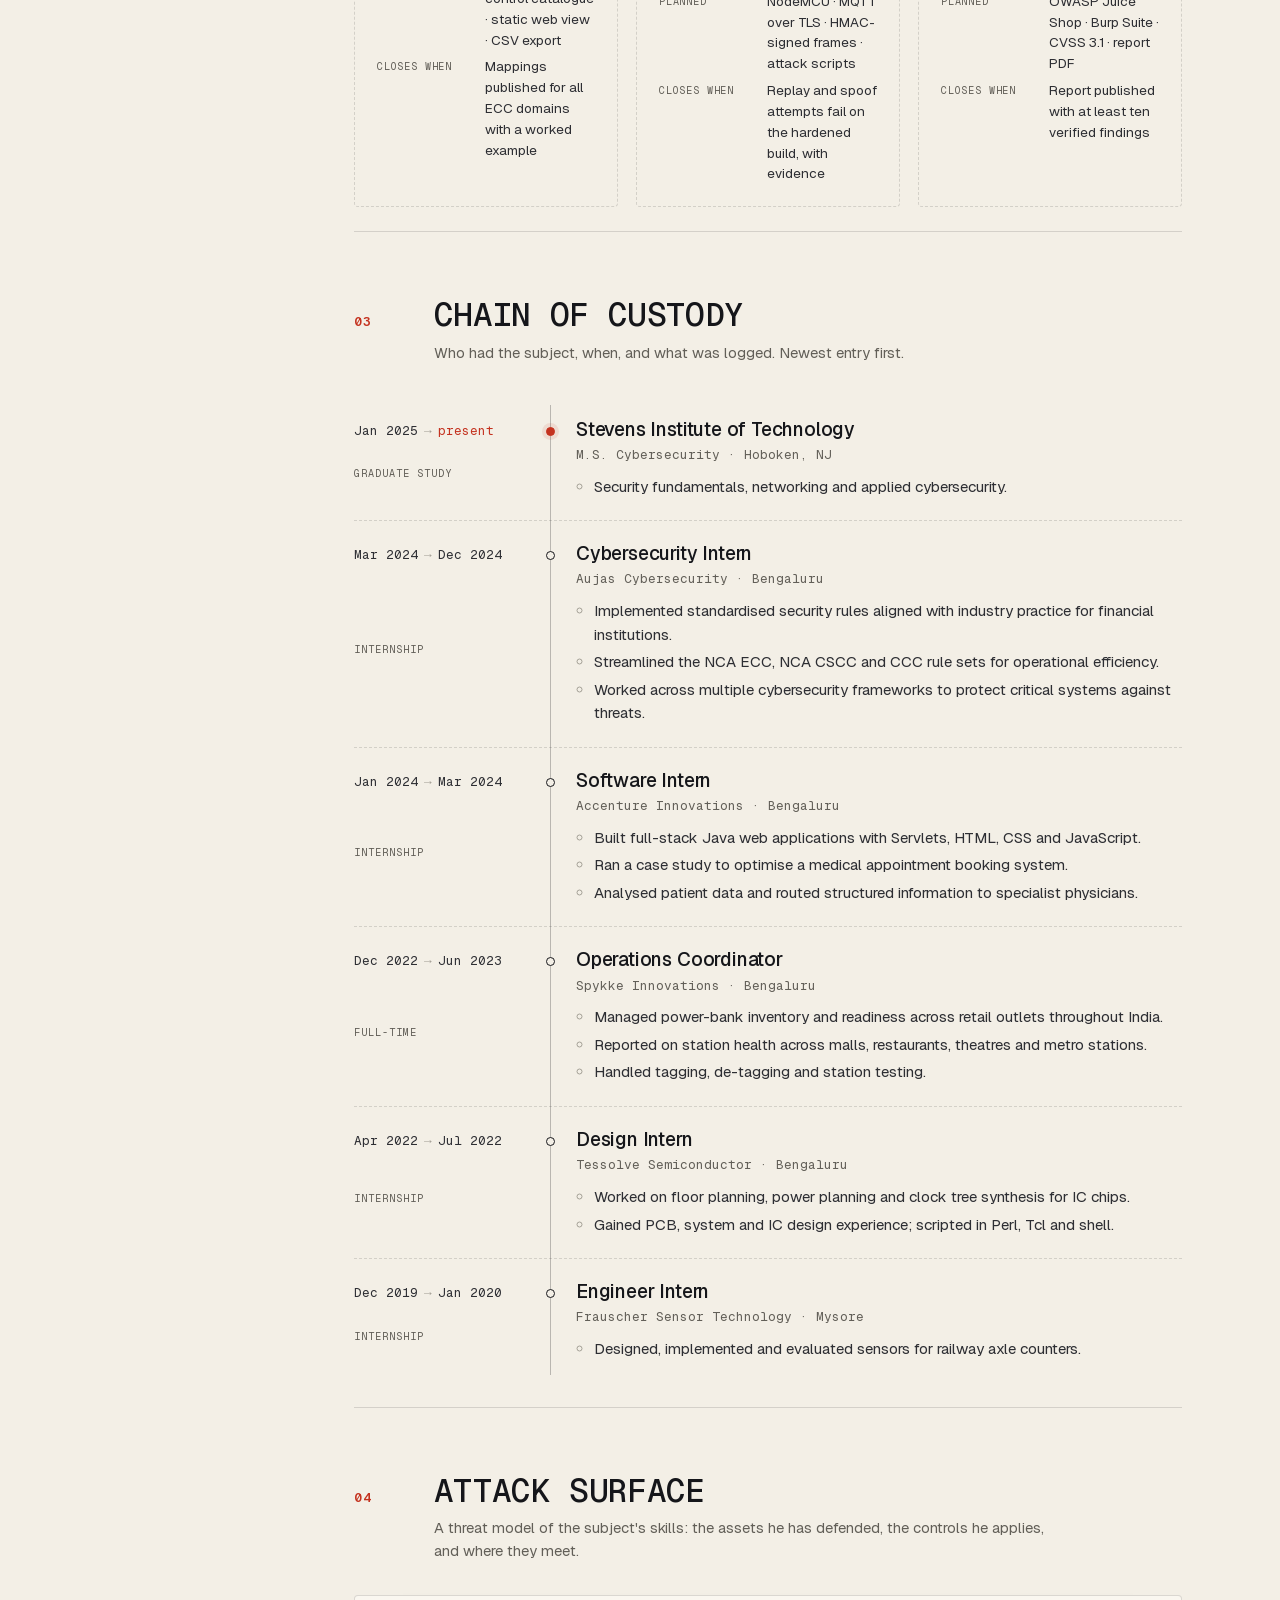
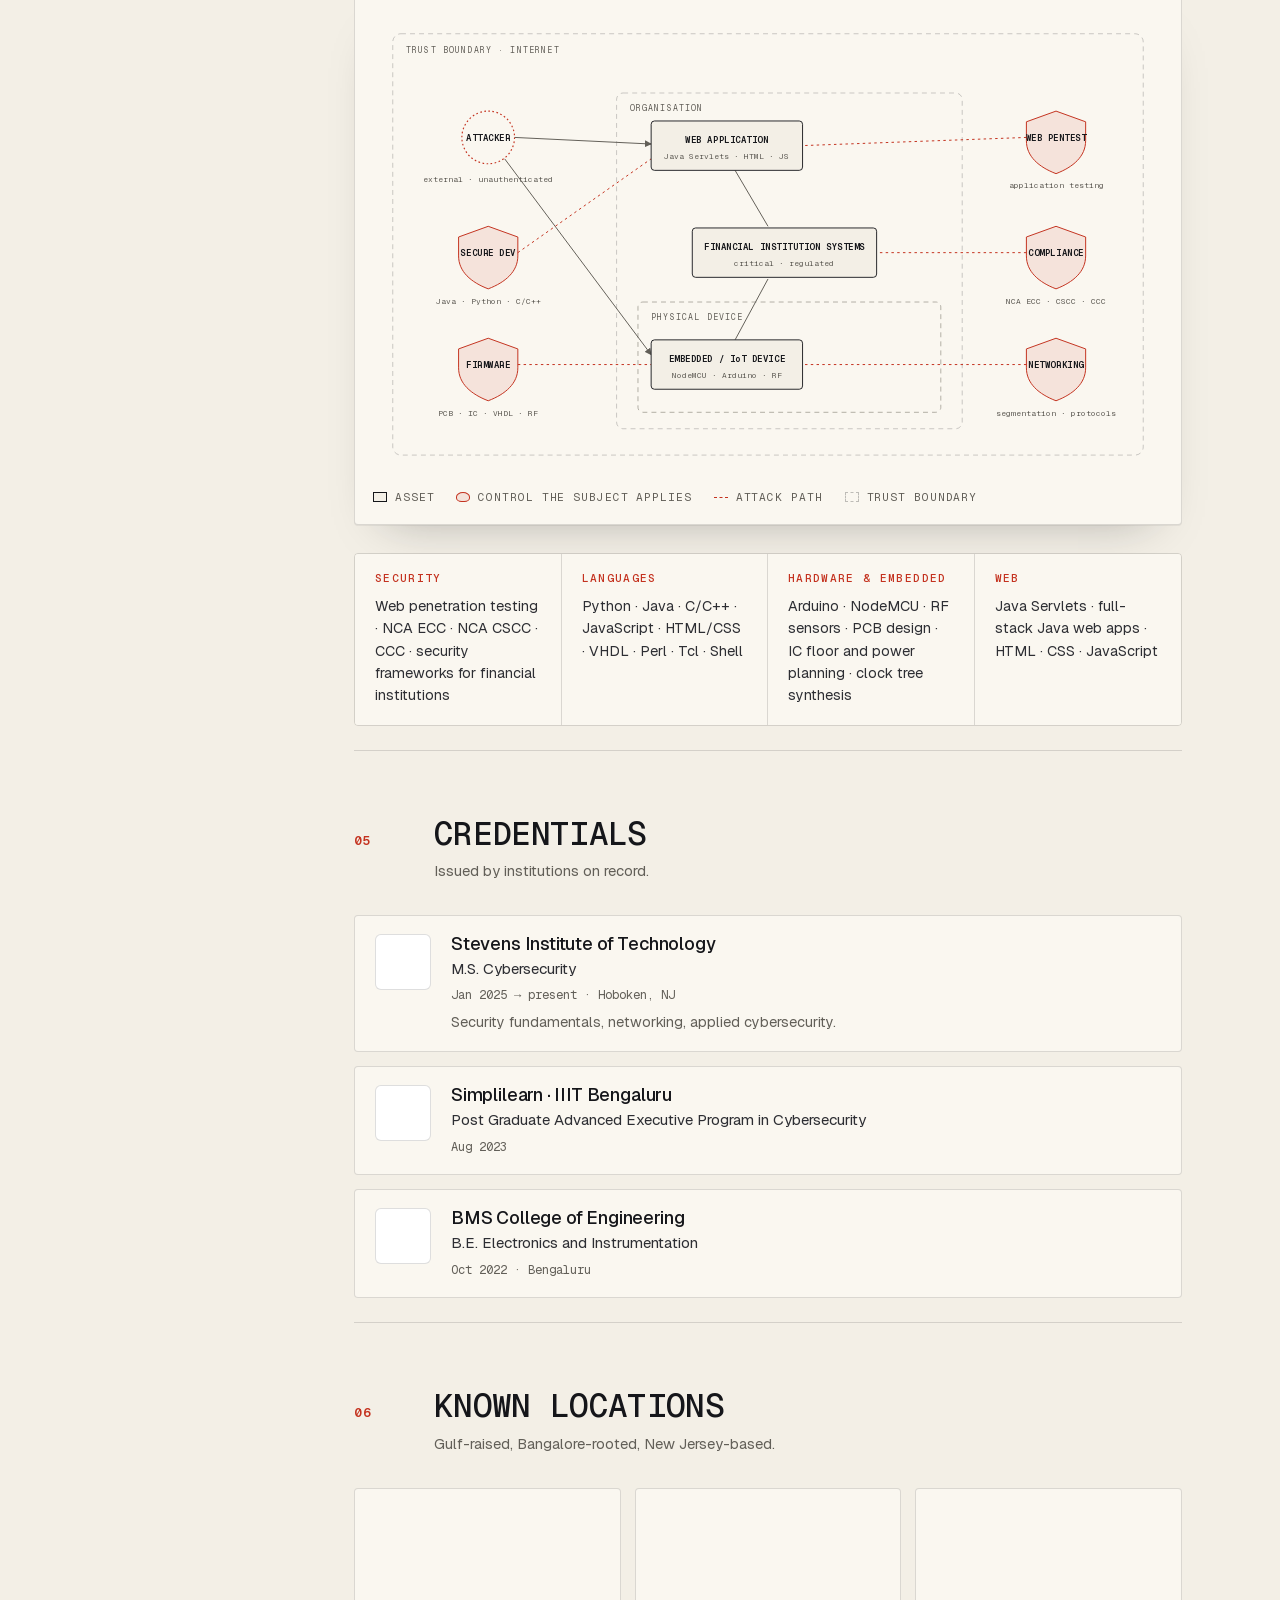
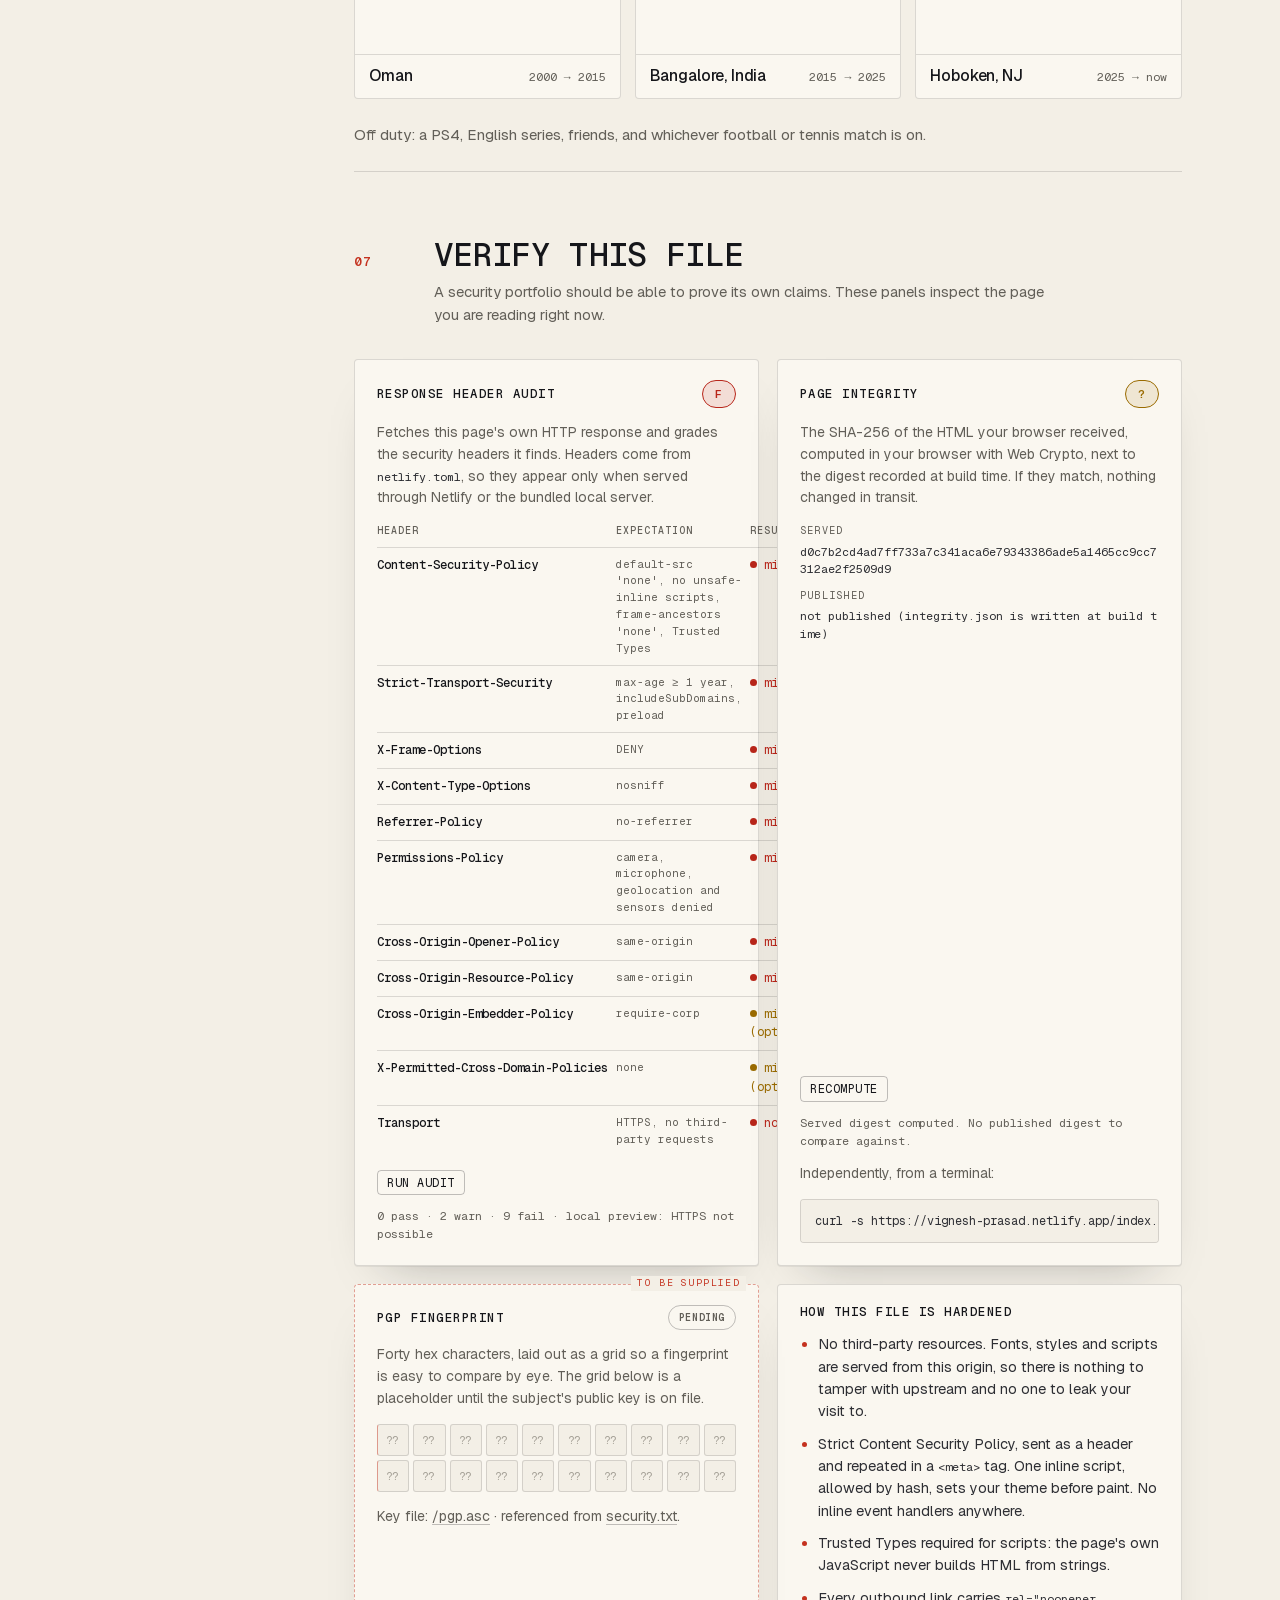
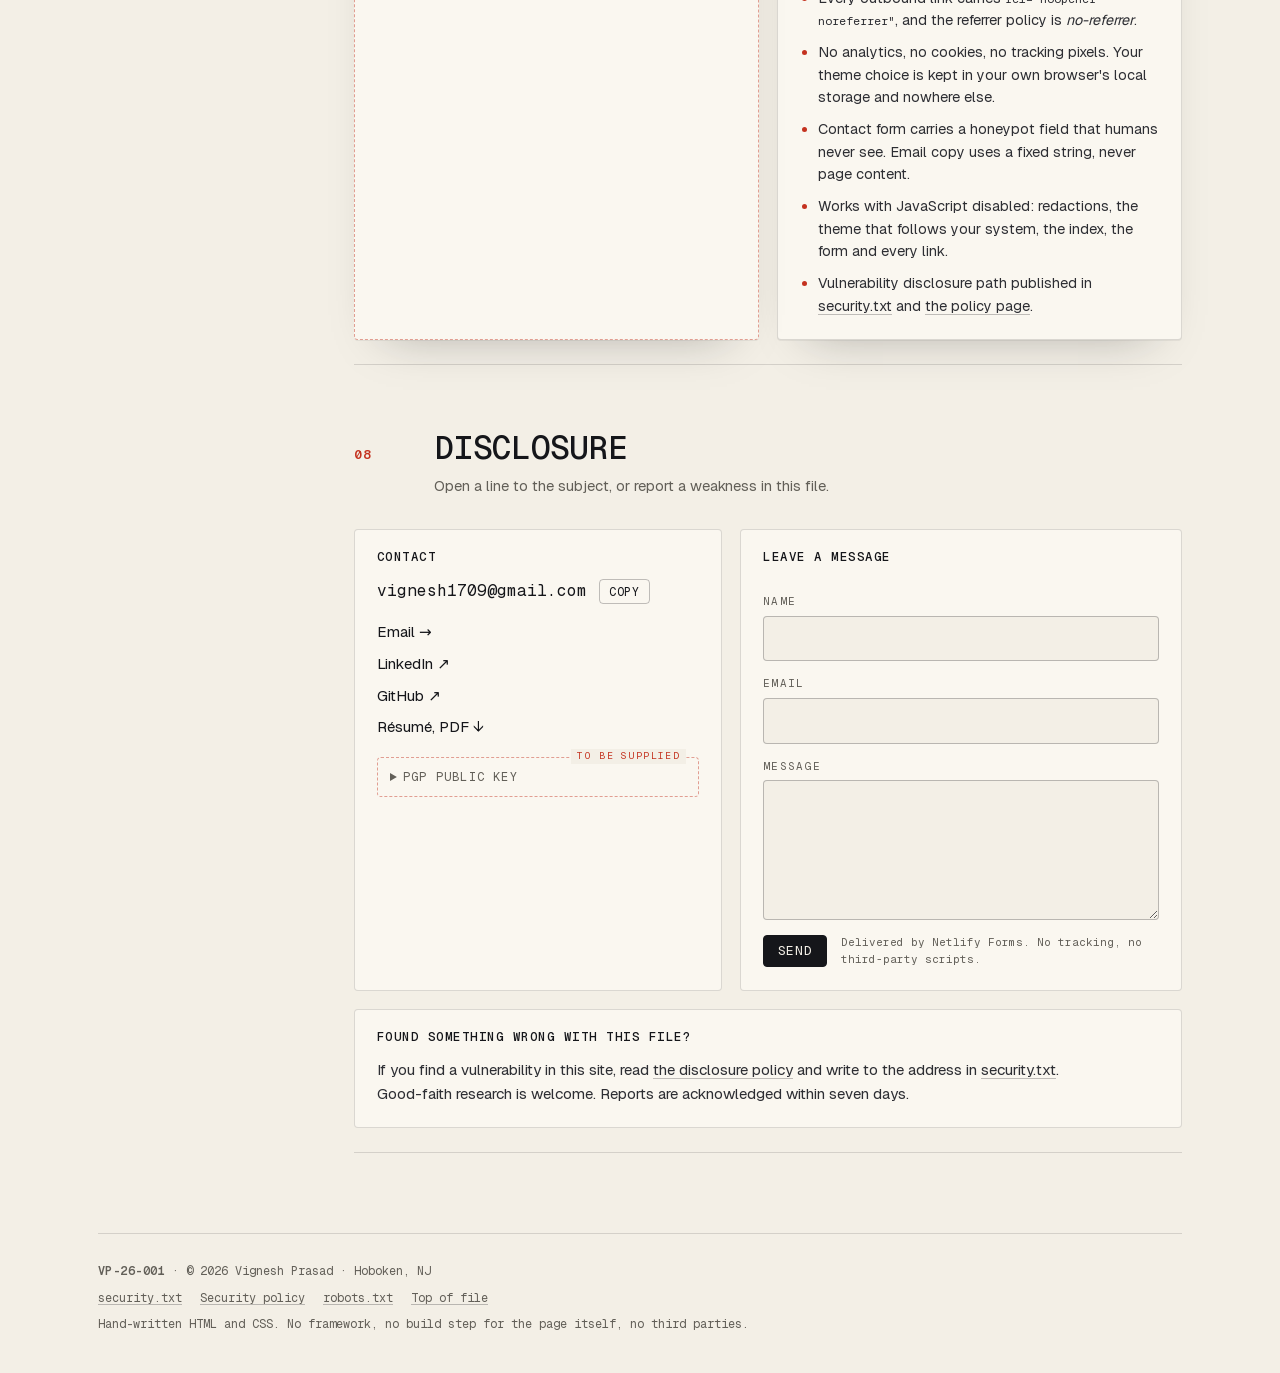
==== commit 6e639abc: "Add open investigations and project briefs" ====
--- a/index.html
+++ b/index.html
@@ -228,6 +228,52 @@
         </li>
 
       </ul>
+
+      <div class="open-head">
+        <h3 id="open-h">Open investigations</h3>
+        <p class="sec-hint">Cases the subject has opened but not closed. Listed so the file shows direction as well as history. Each gets its own exhibit when it is done.</p>
+      </div>
+      <ul class="evidence evidence-open" role="list" aria-labelledby="open-h">
+        <li class="bag bag-open">
+          <div class="bag-seal" aria-hidden="true"></div>
+          <div class="bag-head">
+            <span class="exh-no">Case A</span>
+            <span class="bag-status">Open · in progress</span>
+          </div>
+          <h3>NCA control mapper</h3>
+          <p>A small open-source tool that maps NCA ECC and CSCC controls to ISO 27001 and NIST CSF, flags overlaps, and exports a gap checklist. Turns the rule-set work from Aujas into something anyone can run.</p>
+          <dl class="bag-meta">
+            <dt>Planned</dt><dd>Python · JSON control catalogue · static web view · CSV export</dd>
+            <dt>Closes when</dt><dd>Mappings published for all ECC domains with a worked example</dd>
+          </dl>
+        </li>
+        <li class="bag bag-open">
+          <div class="bag-seal" aria-hidden="true"></div>
+          <div class="bag-head">
+            <span class="exh-no">Case B</span>
+            <span class="bag-status">Open · in progress</span>
+          </div>
+          <h3>Telemetry link hardening</h3>
+          <p>Revisiting the Cockpit White Box link as an attacker: threat model, replay and spoofing tests against the NodeMCU telemetry, then authenticated and encrypted transport with a before-and-after write-up.</p>
+          <dl class="bag-meta">
+            <dt>Planned</dt><dd>NodeMCU · MQTT over TLS · HMAC-signed frames · attack scripts</dd>
+            <dt>Closes when</dt><dd>Replay and spoof attempts fail on the hardened build, with evidence</dd>
+          </dl>
+        </li>
+        <li class="bag bag-open">
+          <div class="bag-seal" aria-hidden="true"></div>
+          <div class="bag-head">
+            <span class="exh-no">Case C</span>
+            <span class="bag-status">Open · in progress</span>
+          </div>
+          <h3>Web application assessment report</h3>
+          <p>A full penetration test of a deliberately vulnerable application, written as a client-ready report: scope, methodology, findings mapped to the OWASP Top 10, CVSS scores and remediation.</p>
+          <dl class="bag-meta">
+            <dt>Planned</dt><dd>OWASP Juice Shop · Burp Suite · CVSS 3.1 · report PDF</dd>
+            <dt>Closes when</dt><dd>Report published with at least ten verified findings</dd>
+          </dl>
+        </li>
+      </ul>
     </section>
 
     <!-- ===== 03 CHAIN OF CUSTODY ===== -->
--- a/styles.css
+++ b/styles.css
@@ -384,6 +384,18 @@
 .bag-meta dd { margin: 0; color: var(--ink-2); }
 .bag.placeholder { background: transparent; box-shadow: none; }
 .bag.placeholder h3 { color: var(--muted); }
+
+/* open investigations: planned work, clearly marked */
+.open-head { margin: 40px 0 18px; display: grid; gap: 6px; }
+.open-head h3 { font-family: var(--mono); font-size: 0.78rem; text-transform: uppercase; letter-spacing: 0.14em; color: var(--muted); }
+.open-head .sec-hint { grid-column: 1; }
+.bag-open { background: transparent; box-shadow: none; border-style: dashed; }
+.bag-open:hover { transform: none; }
+.bag-open .bag-seal { opacity: 0.18; }
+.bag-open h3 { color: var(--ink-2); }
+.bag-status { color: var(--warn); font-family: var(--mono); font-size: 0.66rem; text-transform: uppercase; letter-spacing: 0.1em; }
+.evidence-open { grid-template-columns: repeat(3, minmax(0, 1fr)); }
+@media (max-width: 1024px) { .evidence-open { grid-template-columns: 1fr; } }
 
 /* ---------- chain of custody ---------- */
 .custody { list-style: none; margin: 0; padding: 0; position: relative; }
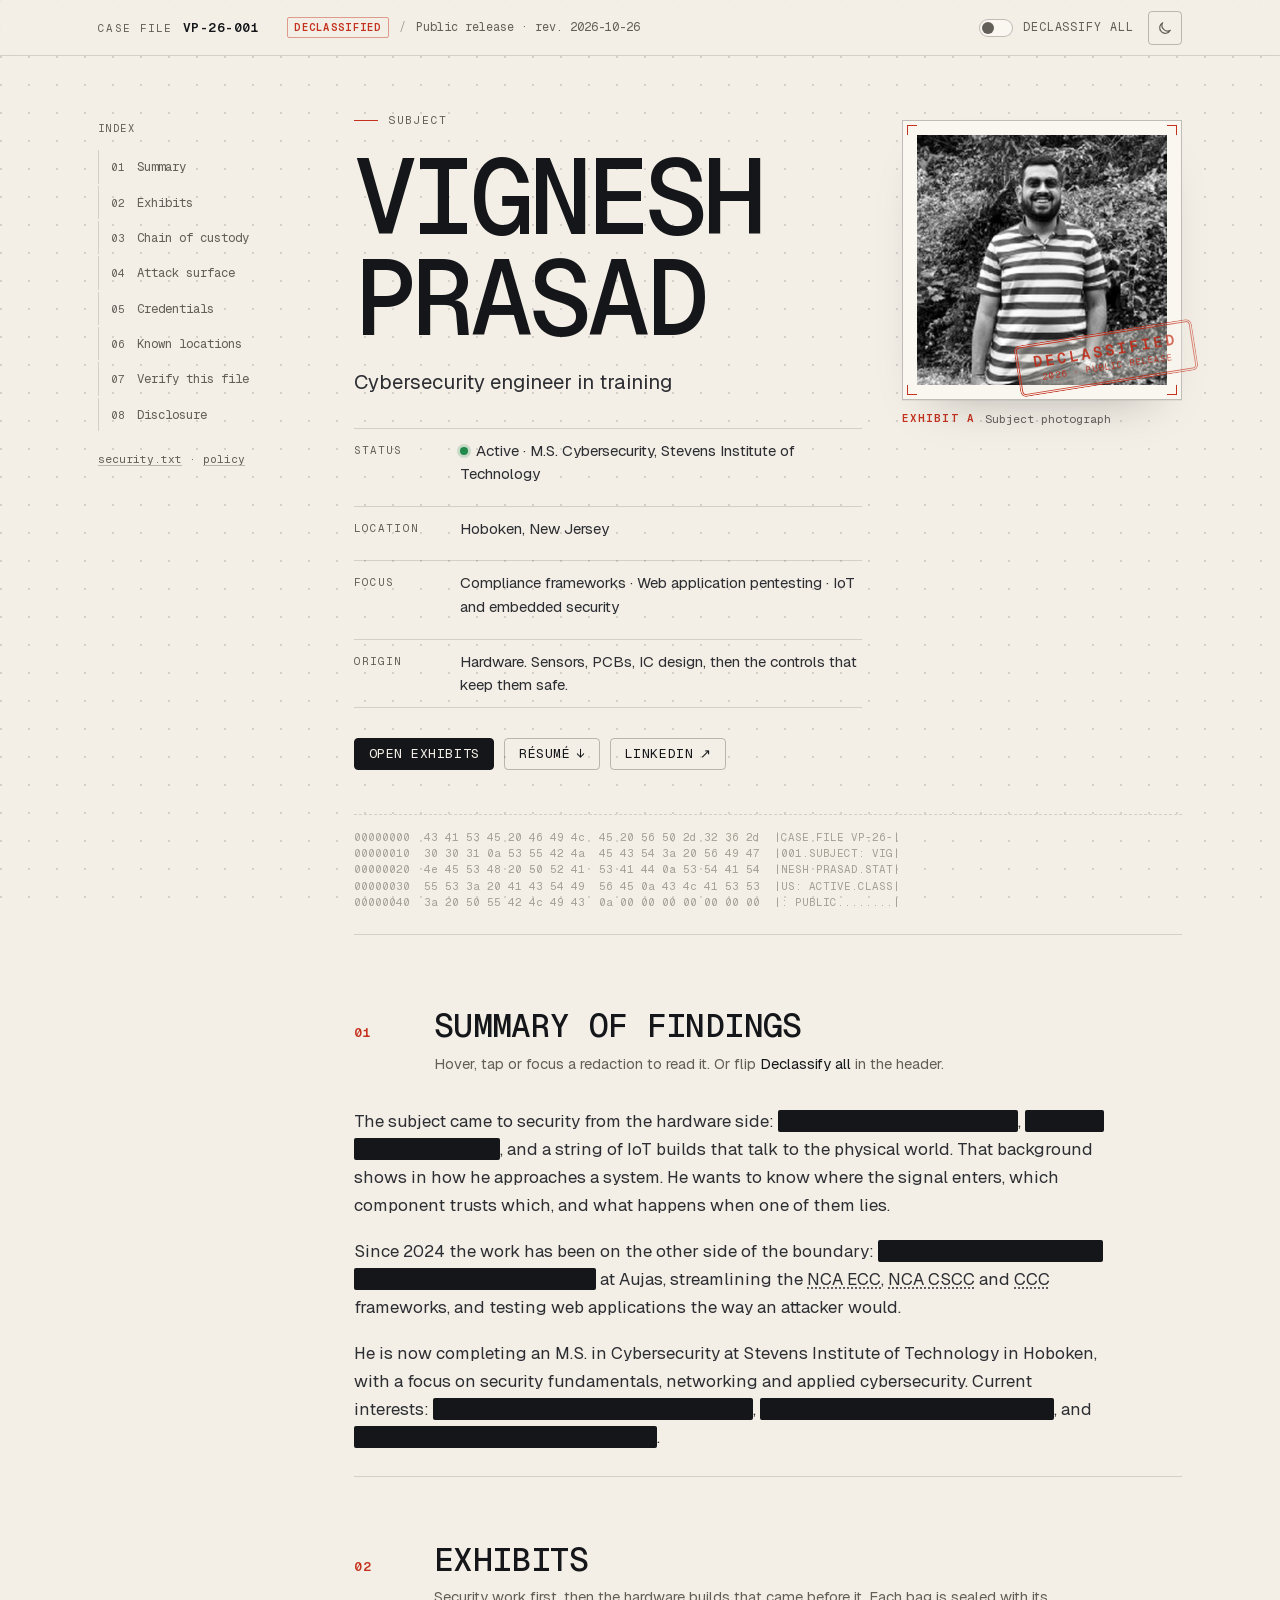
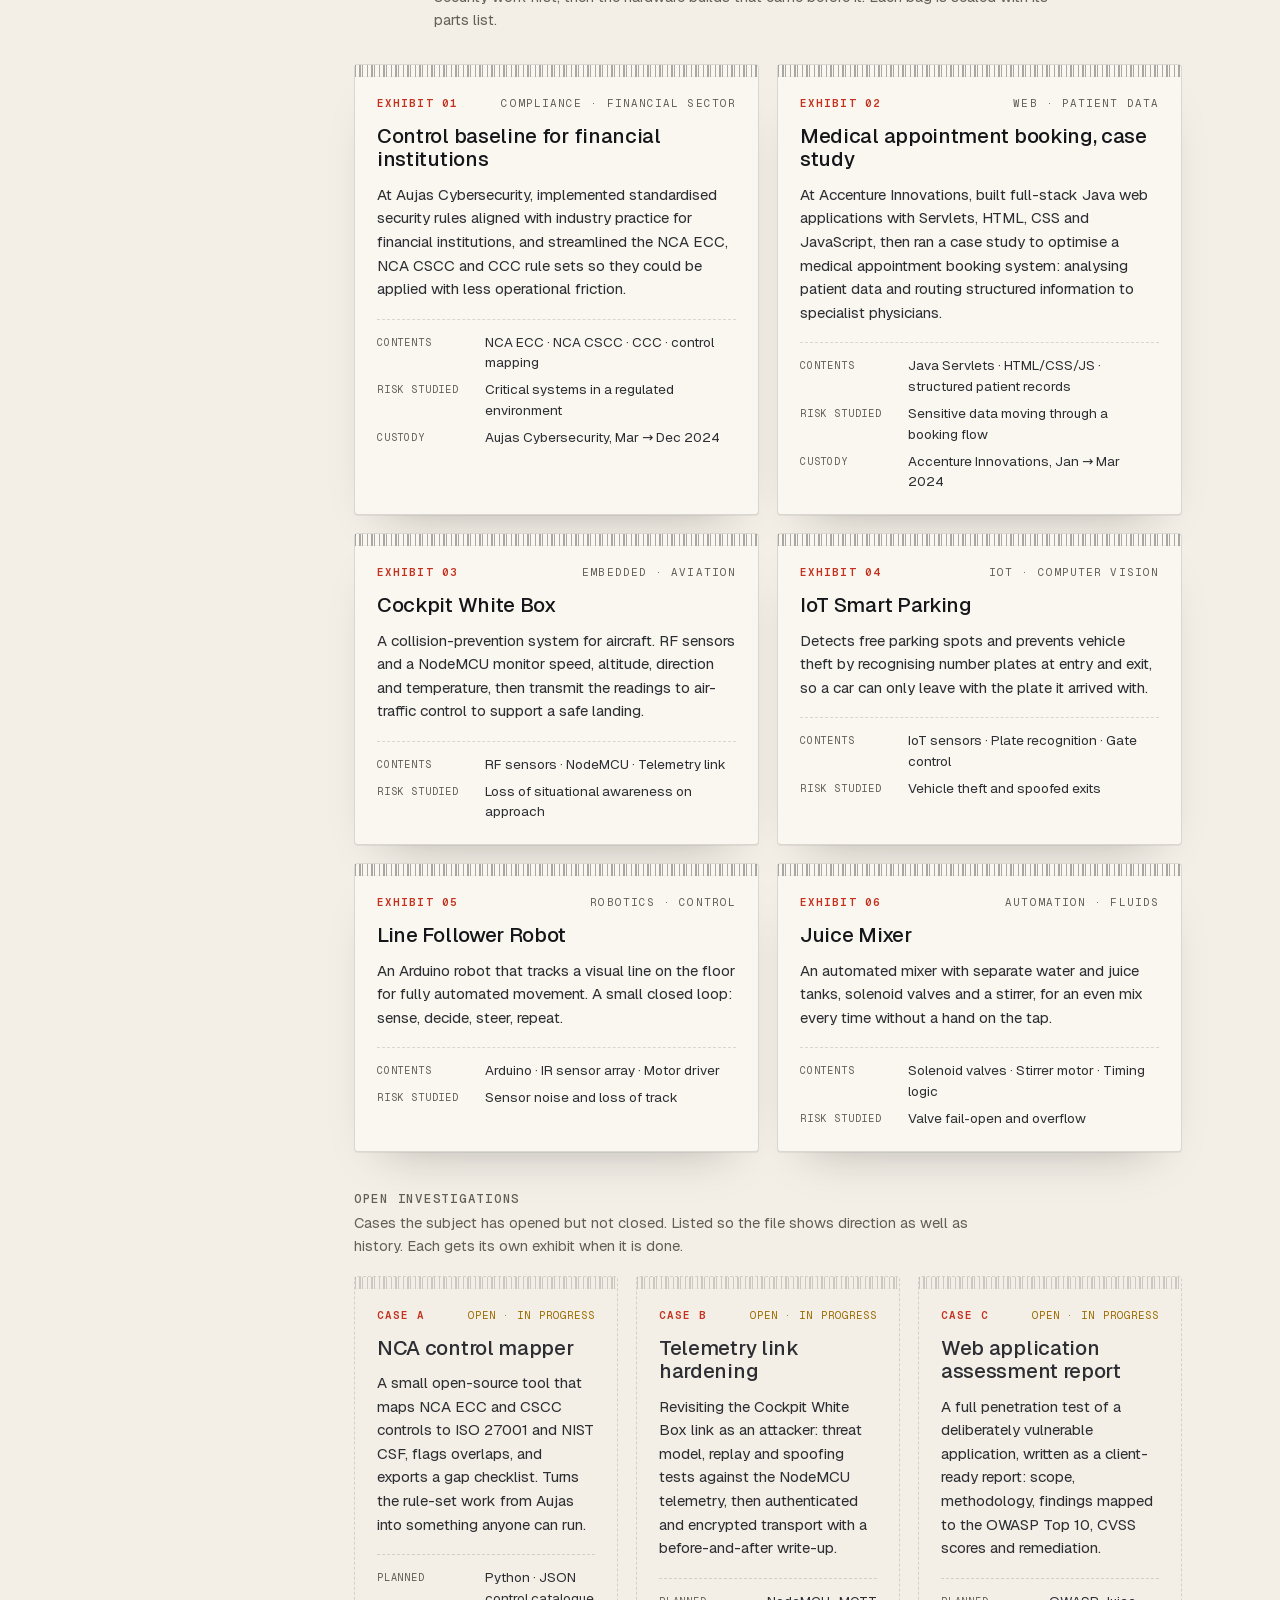
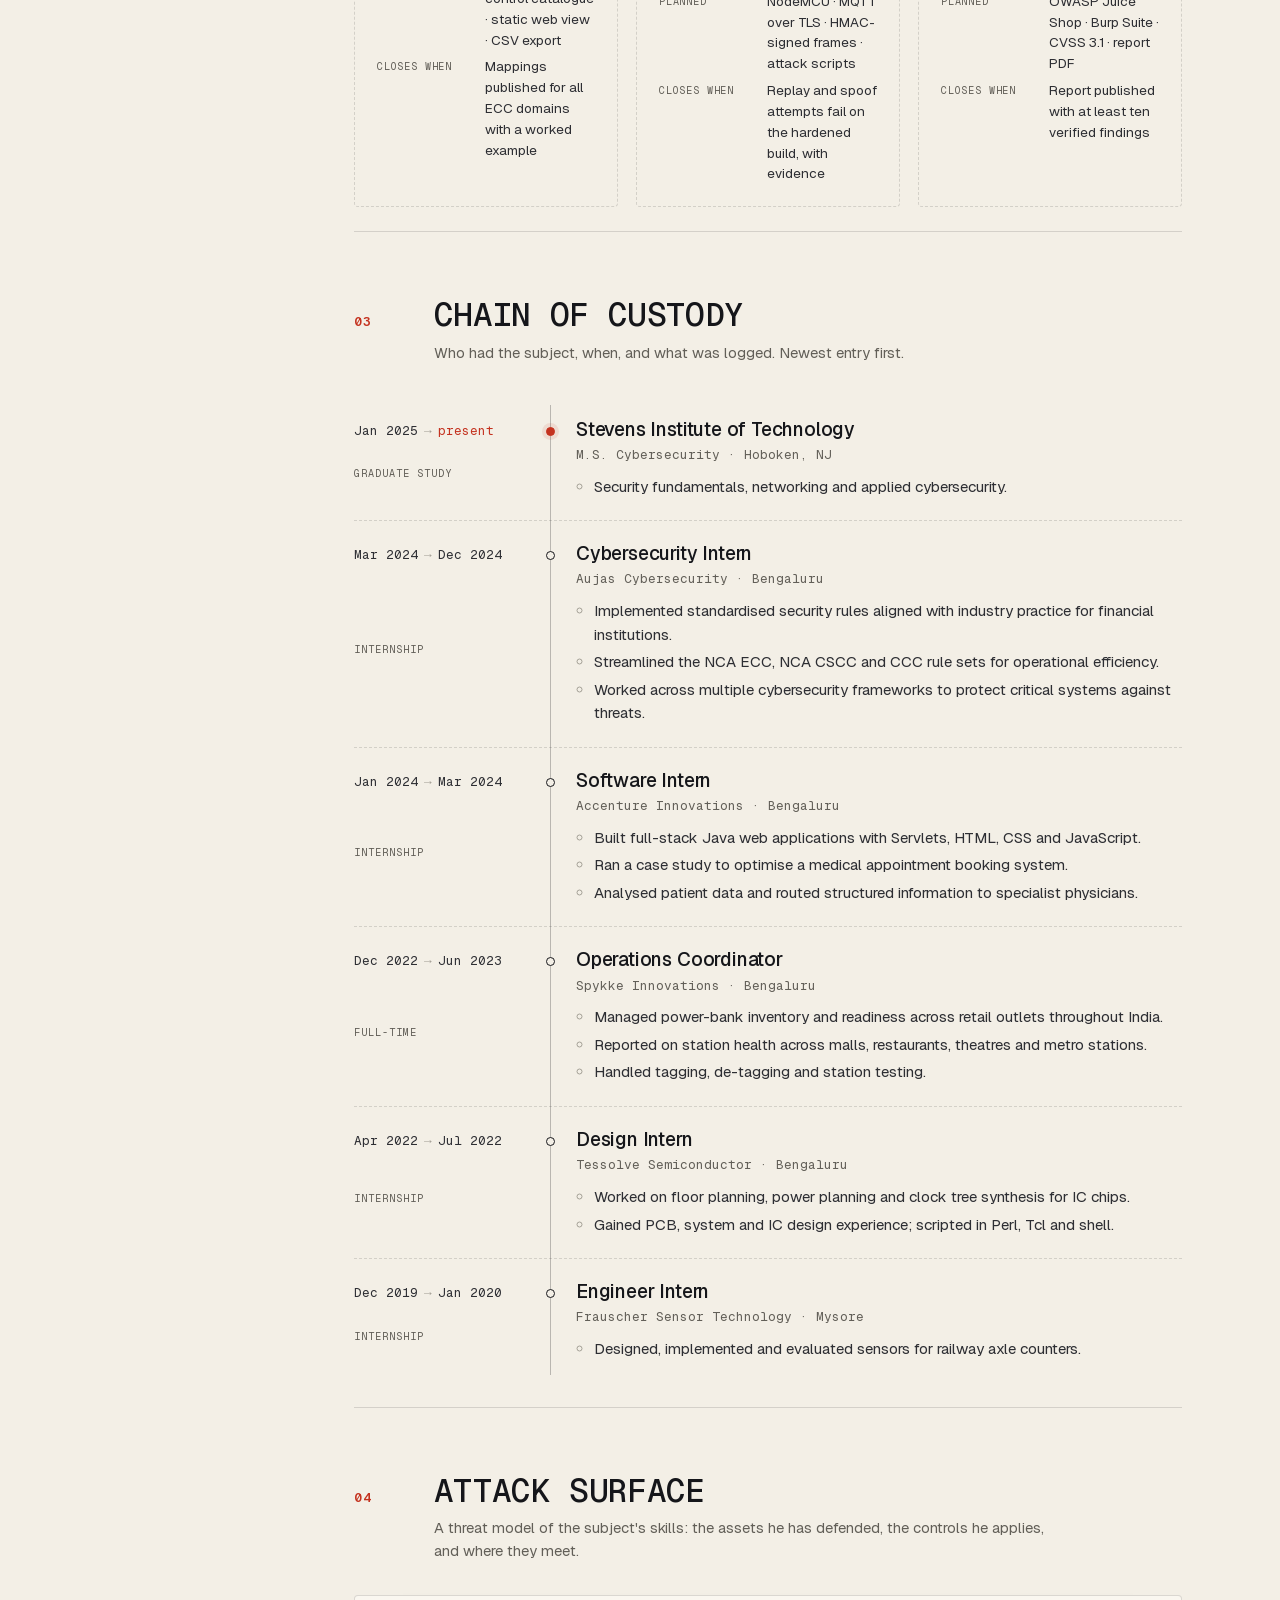
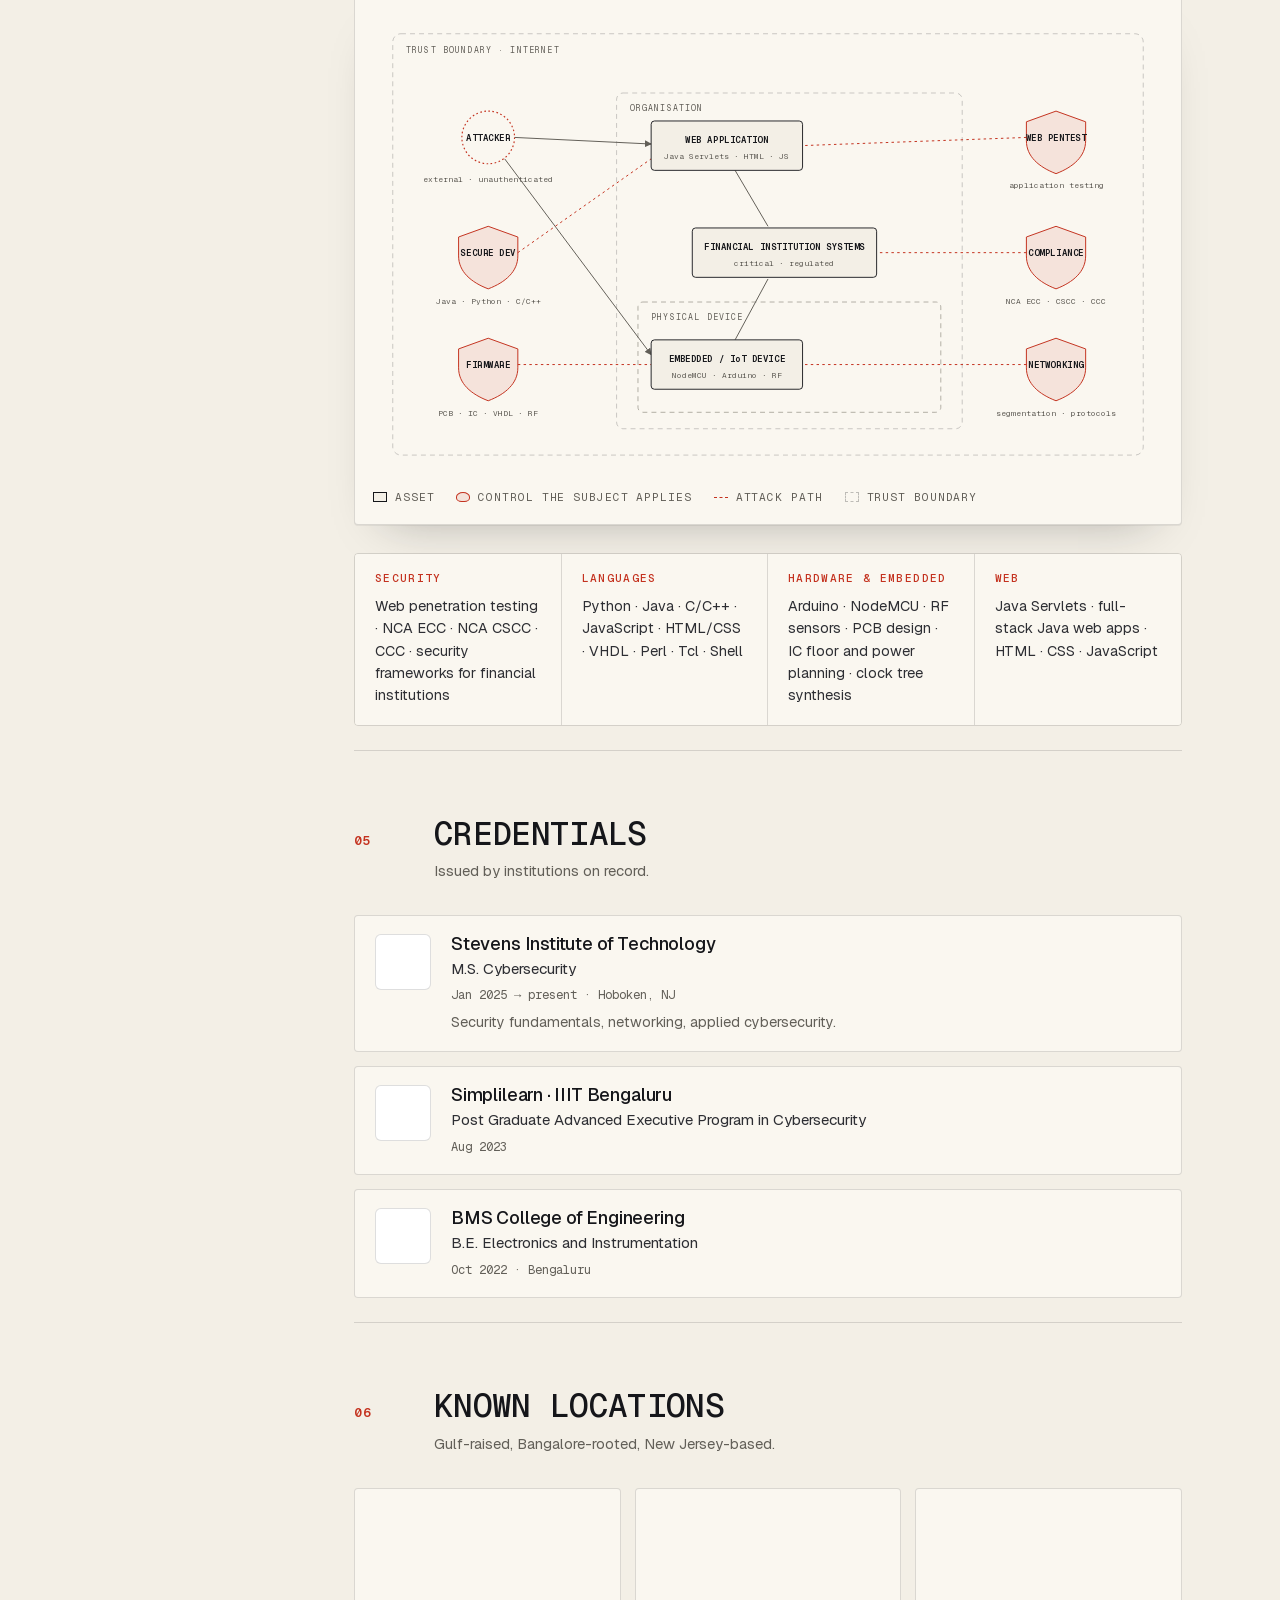
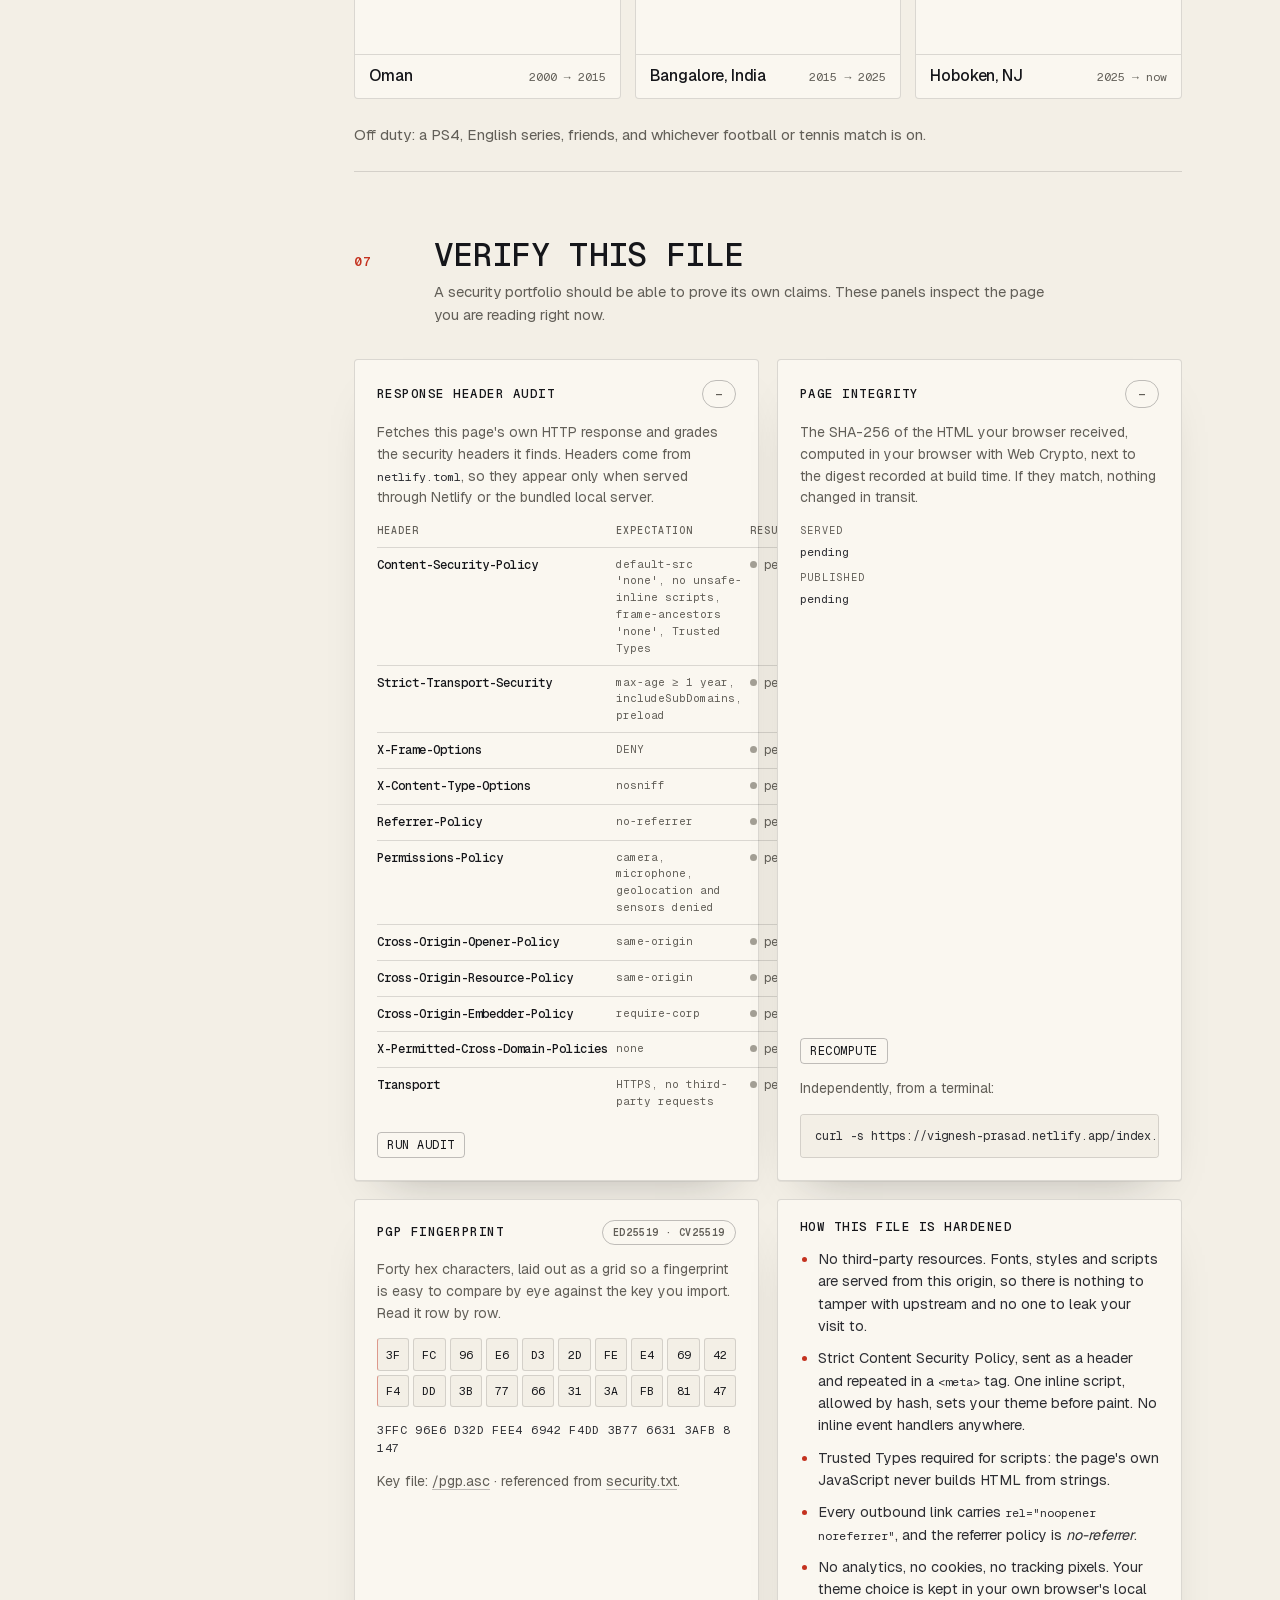
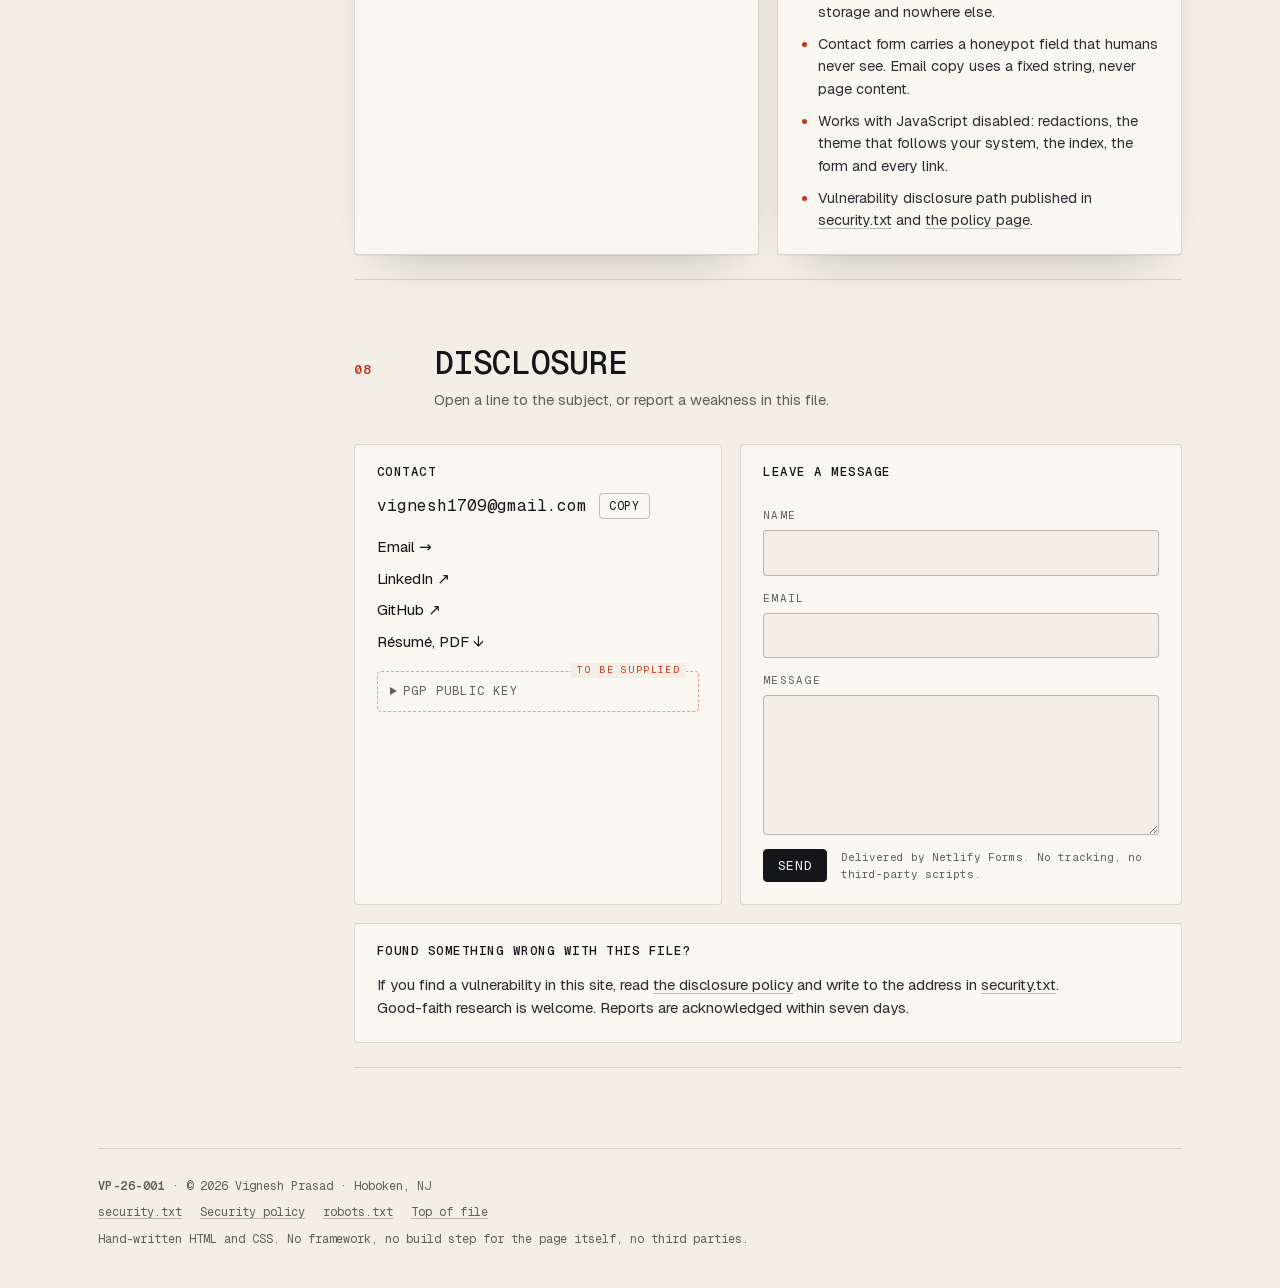
==== commit 945a63bc: "Add PGP fingerprint" ====
--- a/index.html
+++ b/index.html
@@ -617,16 +617,17 @@
         </article>
 
         <!-- pgp -->
-        <article class="panel panel-pgp placeholder" id="pgp" aria-labelledby="pgp-h">
+        <article class="panel panel-pgp" id="pgp" aria-labelledby="pgp-h">
           <div class="panel-head">
             <h3 id="pgp-h">PGP fingerprint</h3>
-            <span class="grade grade-na">pending</span>
-          </div>
-          <p class="panel-desc">Forty hex characters, laid out as a grid so a fingerprint is easy to compare by eye. The grid below is a placeholder until the subject's public key is on file.</p>
-          <div class="hexgrid" id="hexgrid" aria-label="PGP fingerprint, placeholder" role="img">
-            <span>??</span><span>??</span><span>??</span><span>??</span><span>??</span><span>??</span><span>??</span><span>??</span><span>??</span><span>??</span>
-            <span>??</span><span>??</span><span>??</span><span>??</span><span>??</span><span>??</span><span>??</span><span>??</span><span>??</span><span>??</span>
-          </div>
+            <span class="grade grade-na">Ed25519 · cv25519</span>
+          </div>
+          <p class="panel-desc">Forty hex characters, laid out as a grid so a fingerprint is easy to compare by eye against the key you import. Read it row by row.</p>
+          <div class="hexgrid" id="hexgrid" data-fingerprint="3FFC96E6D32DFEE46942F4DD3B7766313AFB8147" aria-label="PGP fingerprint 3FFC 96E6 D32D FEE4 6942 F4DD 3B77 6631 3AFB 8147" role="img">
+            <span>3F</span><span>FC</span><span>96</span><span>E6</span><span>D3</span><span>2D</span><span>FE</span><span>E4</span><span>69</span><span>42</span>
+            <span>F4</span><span>DD</span><span>3B</span><span>77</span><span>66</span><span>31</span><span>3A</span><span>FB</span><span>81</span><span>47</span>
+          </div>
+          <p class="panel-desc"><code class="fp">3FFC 96E6 D32D FEE4 6942 F4DD 3B77 6631 3AFB 8147</code></p>
           <p class="panel-desc">Key file: <a href="/pgp.asc">/pgp.asc</a> · referenced from <a href="/.well-known/security.txt">security.txt</a>.</p>
         </article>
 
--- a/styles.css
+++ b/styles.css
@@ -513,7 +513,8 @@
 .hexgrid { display: grid; grid-template-columns: repeat(10, minmax(0, 1fr)); gap: 4px; font-family: var(--mono); }
 .hexgrid span { display: grid; place-items: center; aspect-ratio: 1; border: 1px solid var(--line); border-radius: 3px; font-size: 0.72rem; color: var(--ink-2); background: var(--bg); }
 .hexgrid span:nth-child(10n+1) { border-left-color: var(--accent-line); }
-.panel-pgp .hexgrid span { color: var(--faint); }
+.panel-pgp .hexgrid span { color: var(--ink); }
+.fp { display: block; font-size: 0.74rem; letter-spacing: 0.06em; color: var(--ink-2); word-break: break-all; user-select: all; }
 
 .hardening { margin: 0; padding-left: 18px; display: grid; gap: 10px; font-size: 0.9rem; color: var(--ink-2); }
 .hardening li::marker { color: var(--accent); }
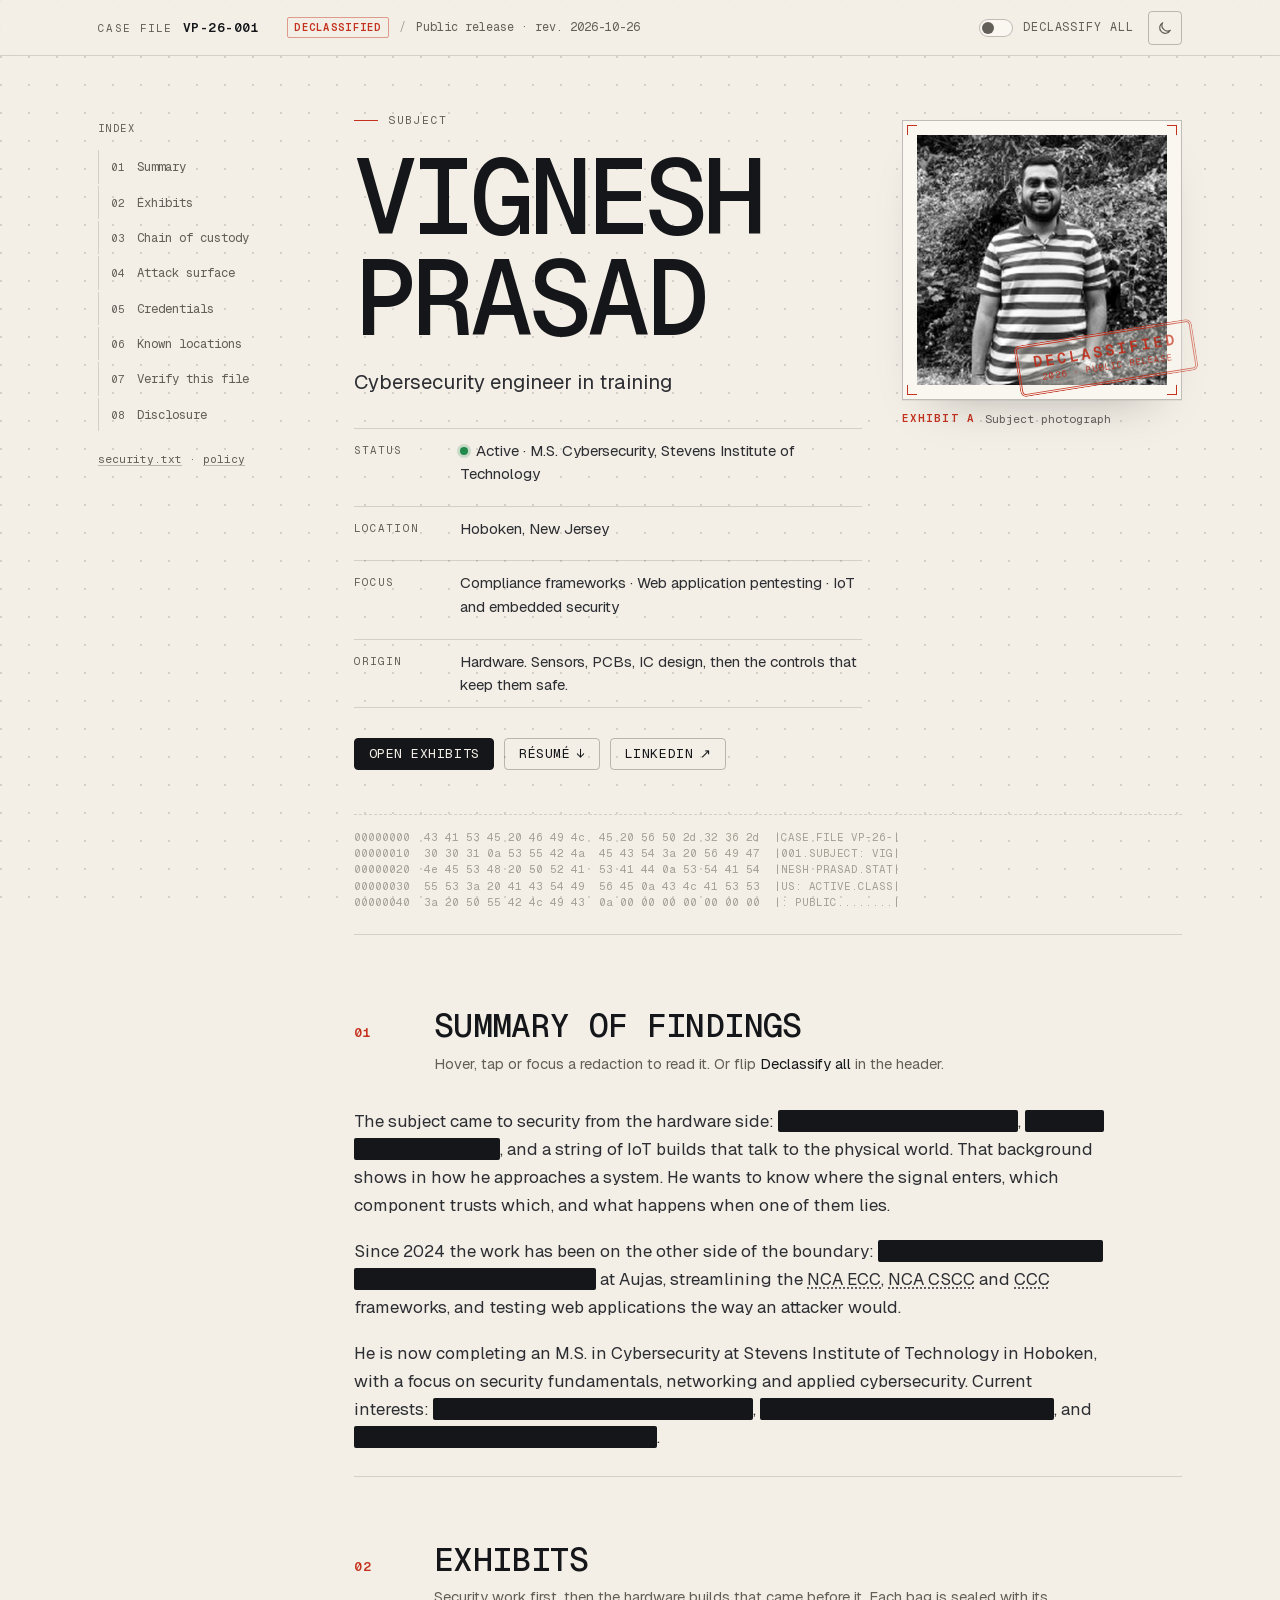
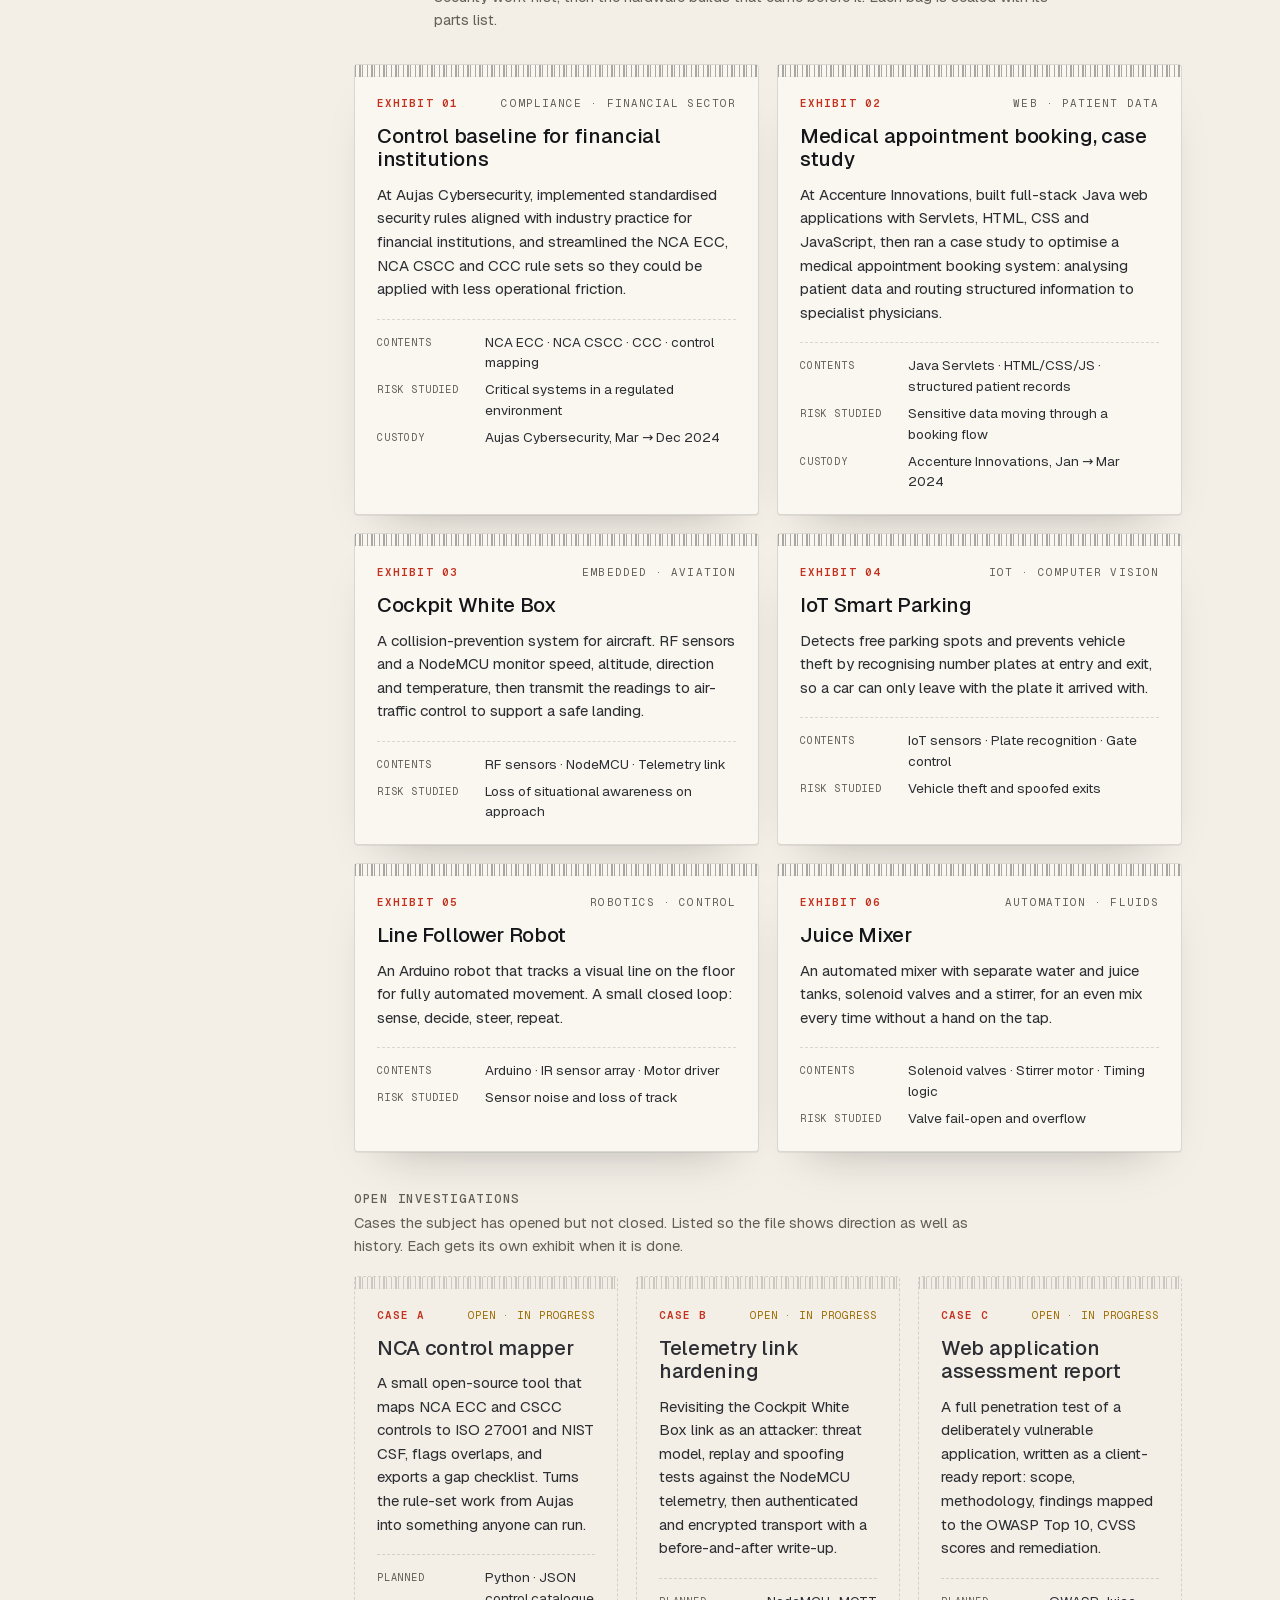
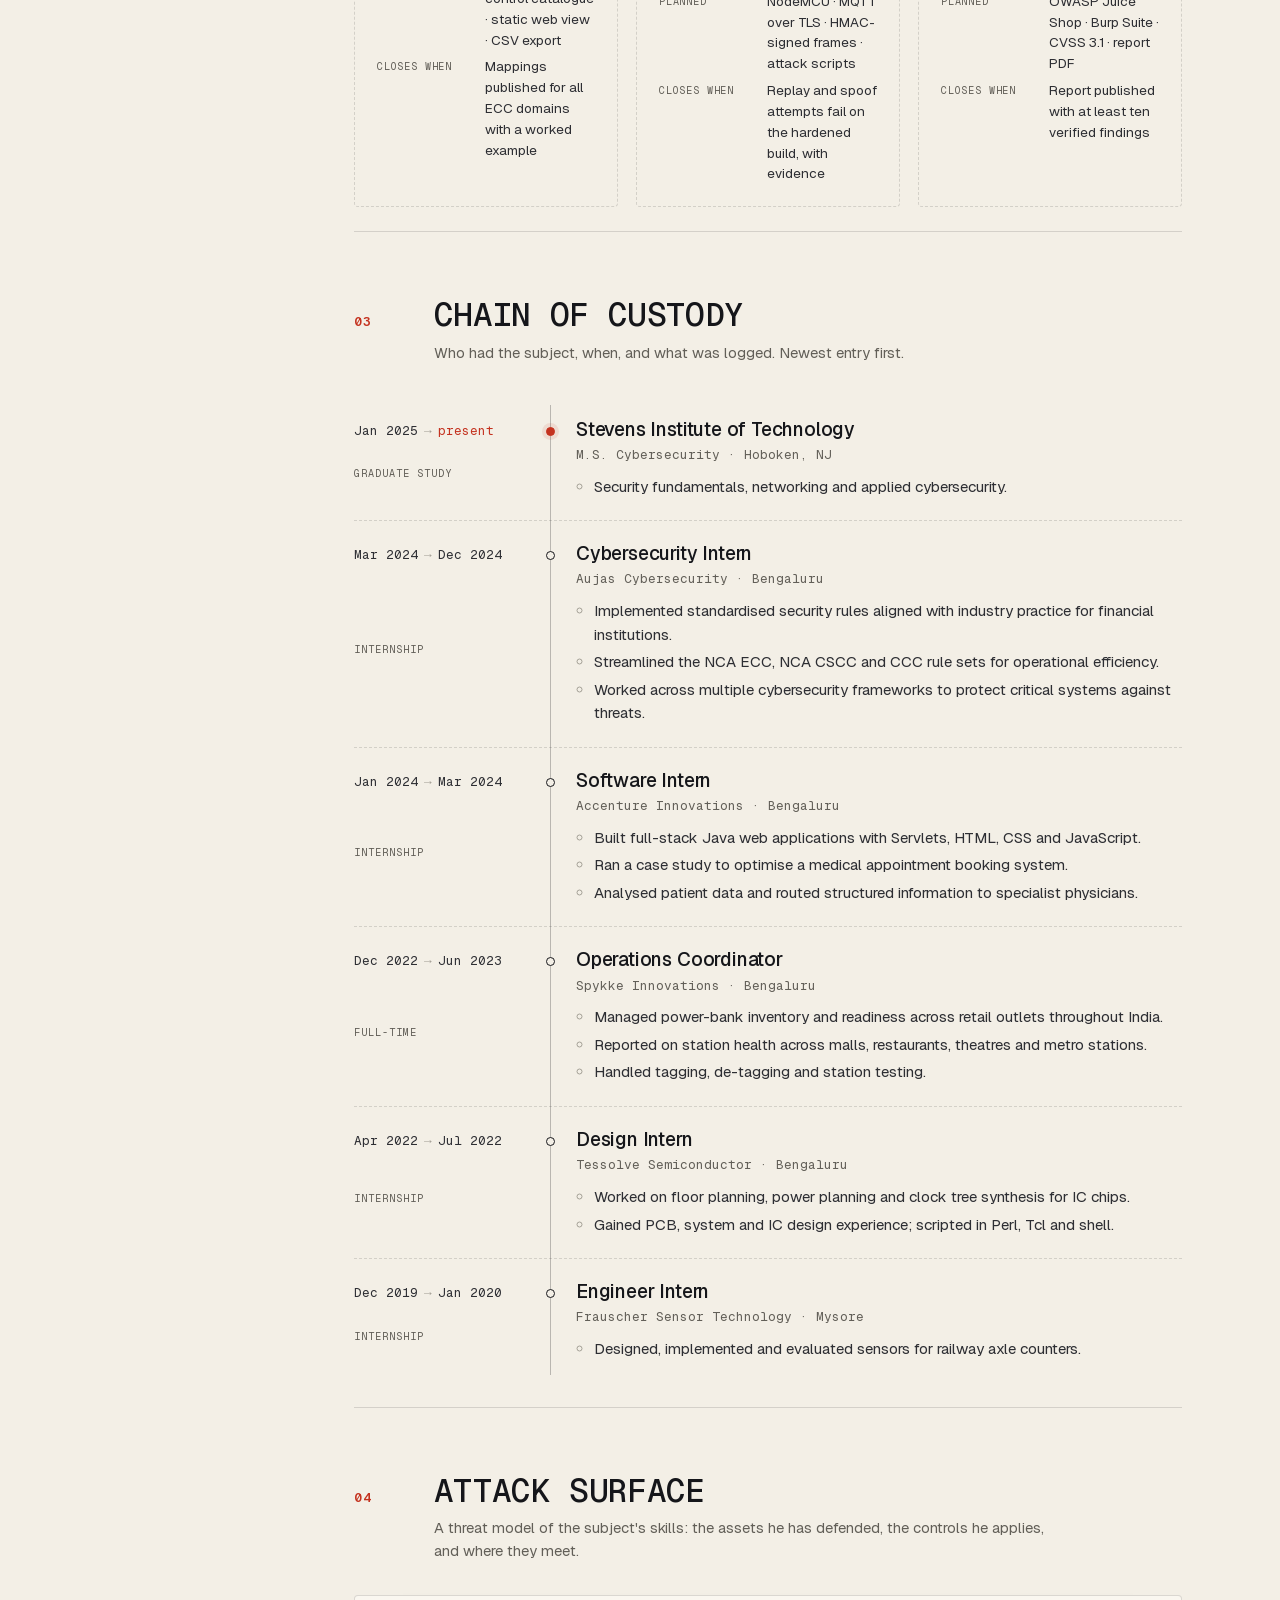
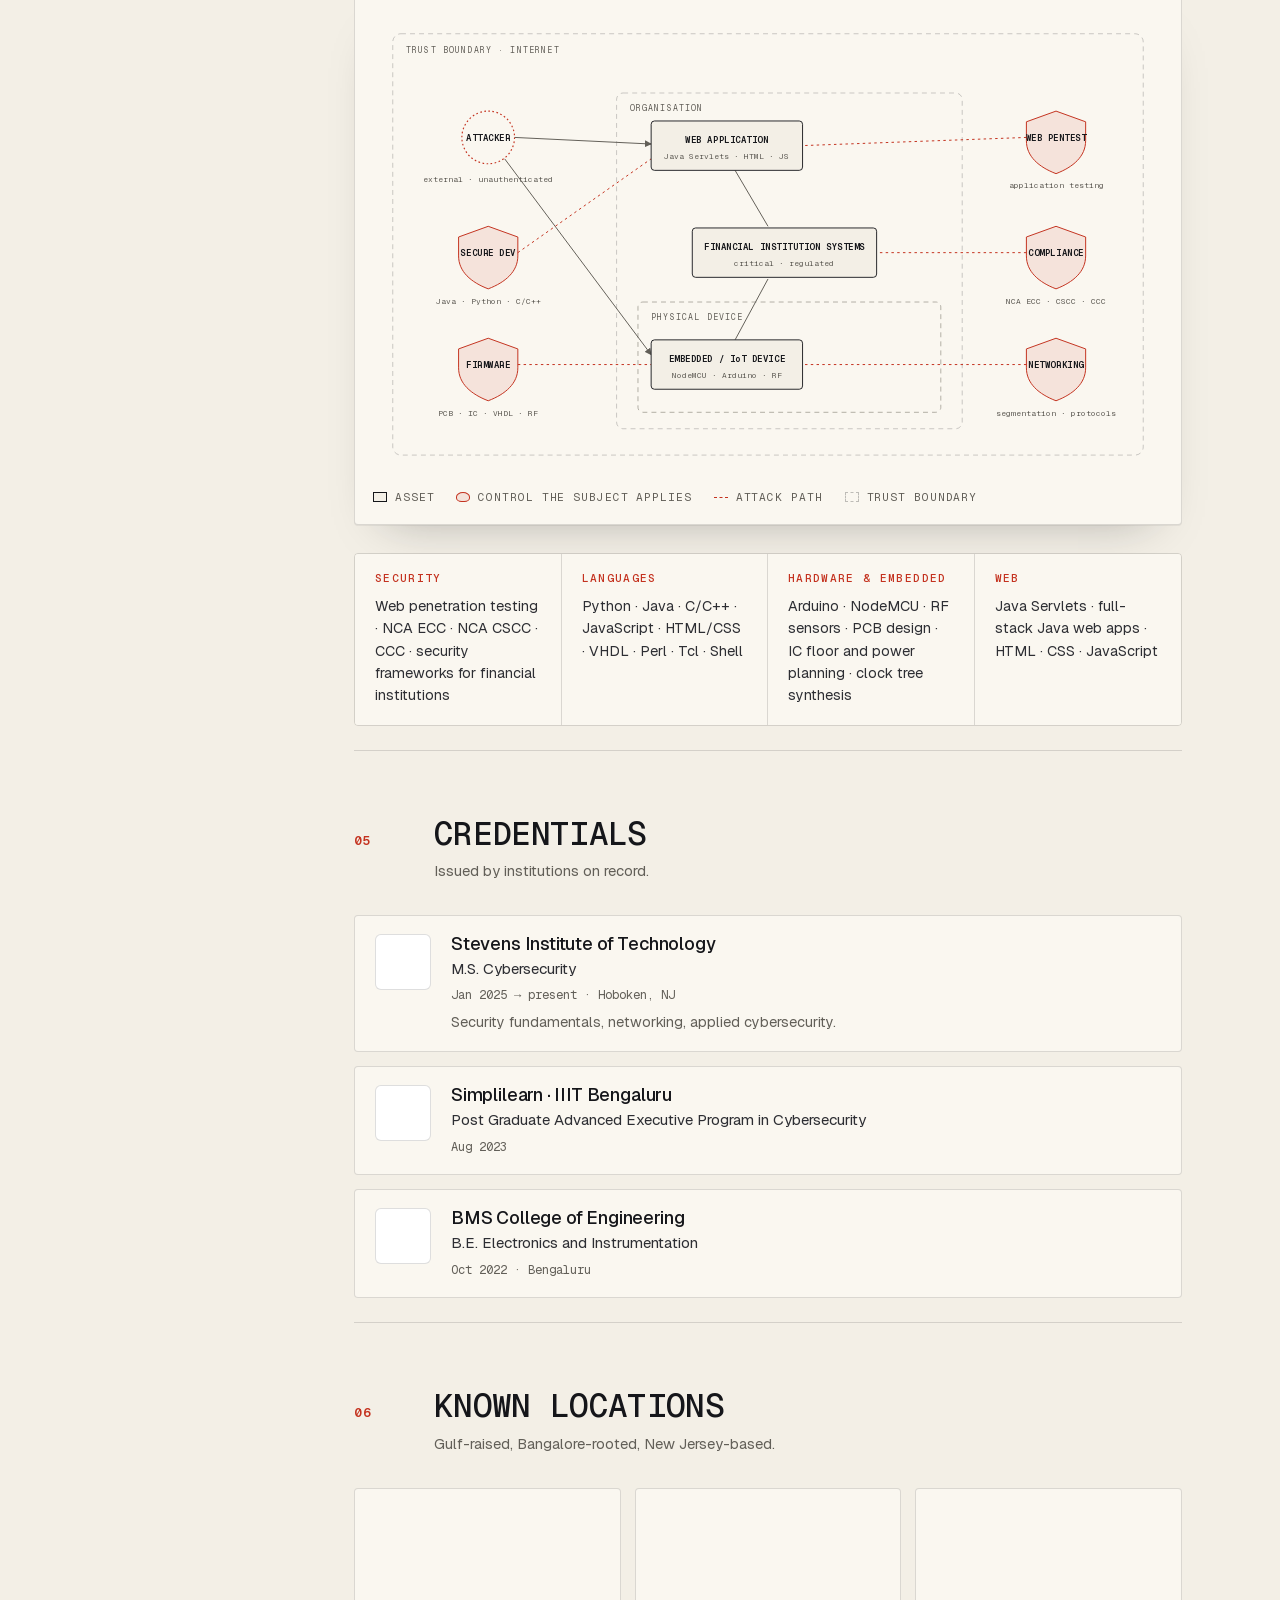
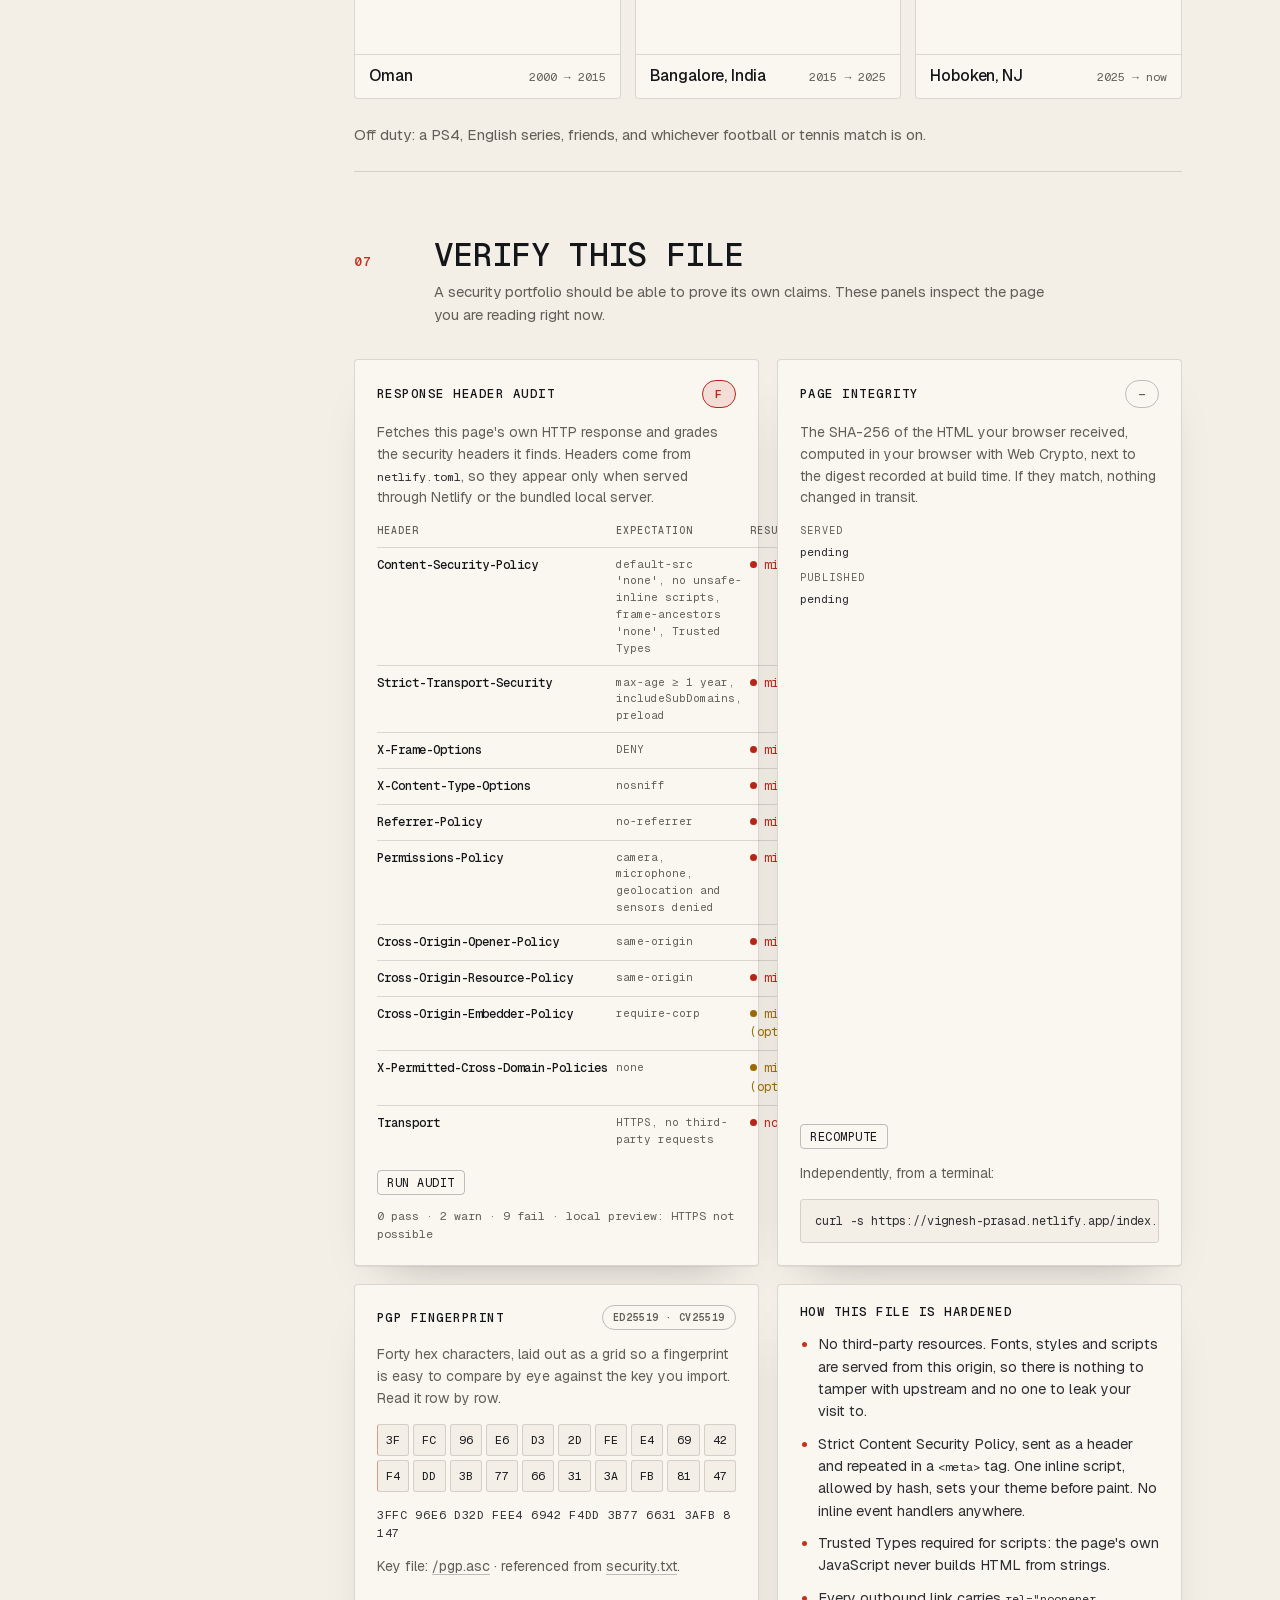
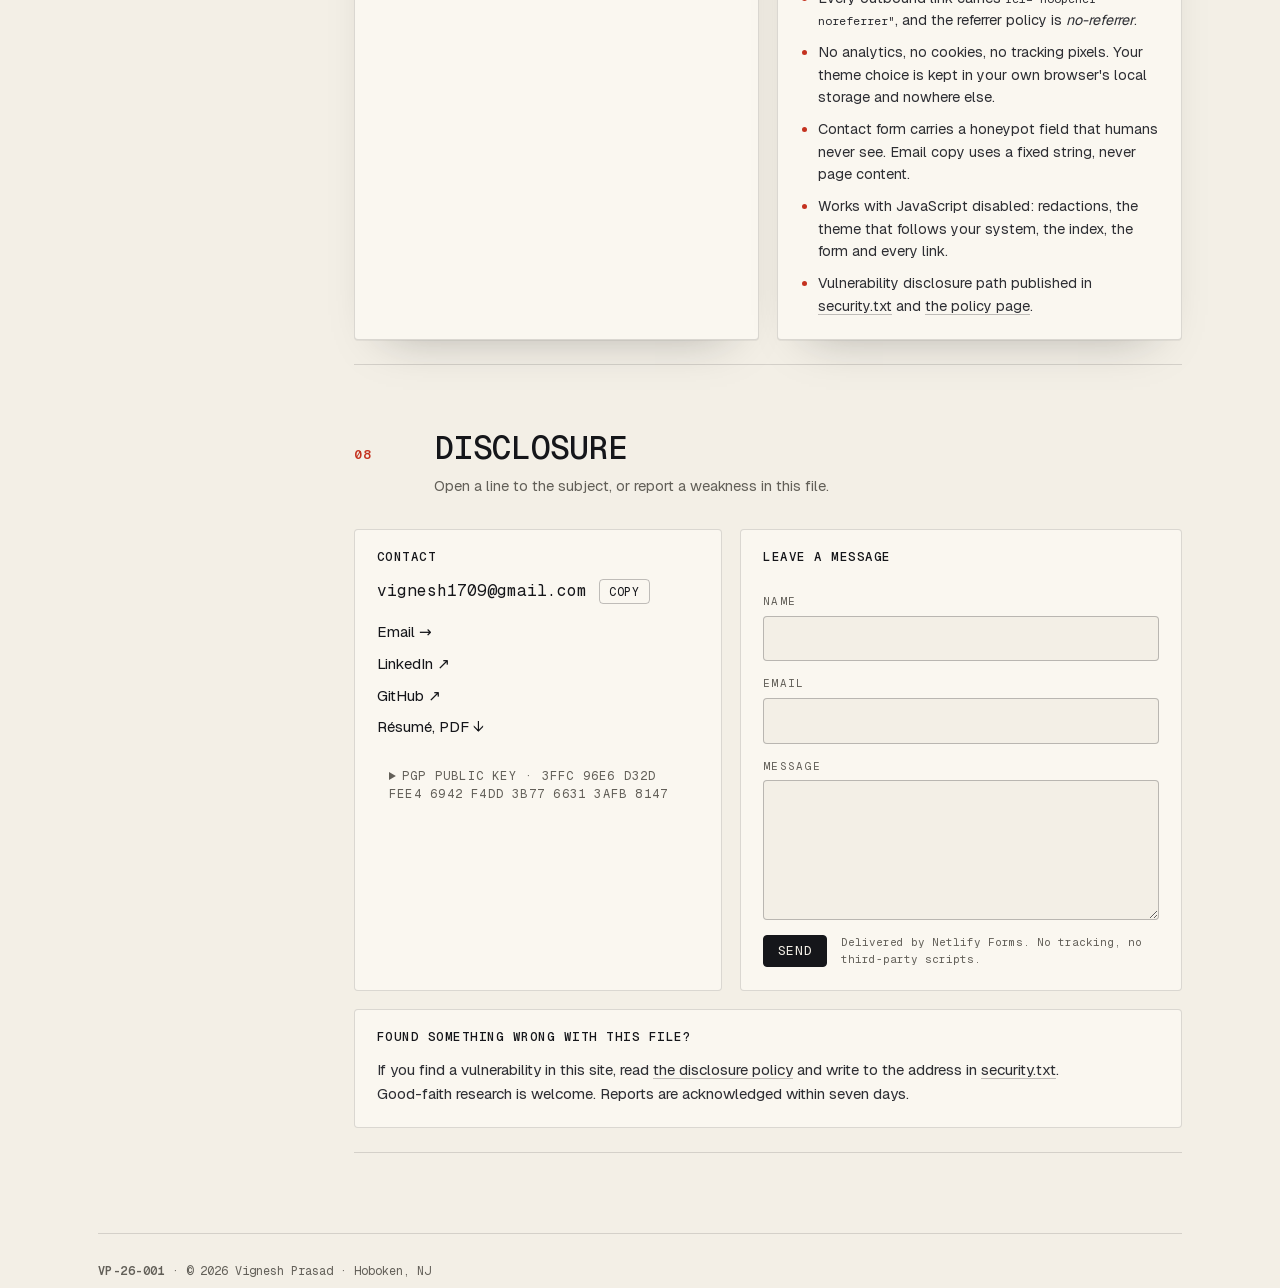
==== commit 1aa1e394: "Add PGP public key" ====
--- a/index.html
+++ b/index.html
@@ -672,11 +672,23 @@
             <li><a href="https://github.com/Vicks1796" target="_blank" rel="noopener noreferrer">GitHub <span aria-hidden="true">↗</span></a></li>
             <li><a href="/assets/Vignesh_Prasad_Resume.pdf" type="application/pdf">Résumé, PDF <span aria-hidden="true">↓</span></a></li>
           </ul>
-          <details class="pgp-block placeholder">
-            <summary>PGP public key</summary>
+          <details class="pgp-block">
+            <summary>PGP public key · 3FFC 96E6 D32D FEE4 6942 F4DD 3B77 6631 3AFB 8147</summary>
             <pre class="snippet">-----BEGIN PGP PUBLIC KEY BLOCK-----
-[ to be supplied: paste the armoured public key here and in /pgp.asc ]
+
+mDMEauAoYxYJKwYBBAHaRw8BAQdAqxVuwoXuU4ETr51n28IitOx2Vdu4/ZbNRfJ7
+2egejWO0JlZpZ25lc2ggUHJhc2FkIDx2aWduZXNoMTcwOUBnbWFpbC5jb20+iK8E
+ExYKAFcWIQQ//Jbm0y3+5GlC9N07d2YxOvuBRwUCauAoYxsUgAAAAAAEAA5tYW51
+MiwyLjUrMS4xMiwyLDECGwMFCwkIBwICIgIGFQoJCAsCBBYCAwECHgcCF4AACgkQ
+O3dmMTr7gUdjGgD/UMluZIOjonyYebb++CFExhkRgVqBsPO4PfnPkNxsbSQA/2GW
+AN+l4uNGWxgPRX8sT8oNVWhn5VJ8axTTDd3UpwMMuDgEauAoYxIKKwYBBAGXVQEF
+AQEHQFBDAvkWV6oP/gAqpbSqywRF1ZKT5nMnv80OQmddngAAAwEIB4iUBBgWCgA8
+FiEEP/yW5tMt/uRpQvTdO3dmMTr7gUcFAmrgKGMbFIAAAAAABAAObWFudTIsMi41
+KzEuMTIsMiwxAhsMAAoJEDt3ZjE6+4FHz2cBAPFVL4F83fI4McZDHU2eK8Il31Bi
+Zusx67IZOYgjUnEjAQDL1NPI+DjfOSMGVQAOGVeYIBLF0WjqZLkzTklbpGaIBA==
+=MGEv
 -----END PGP PUBLIC KEY BLOCK-----</pre>
+            <p class="panel-desc">Import with <code>curl -s https://vignesh-prasad.netlify.app/pgp.asc | gpg --import</code>, then compare the fingerprint with the grid under Verify.</p>
           </details>
         </div>
 
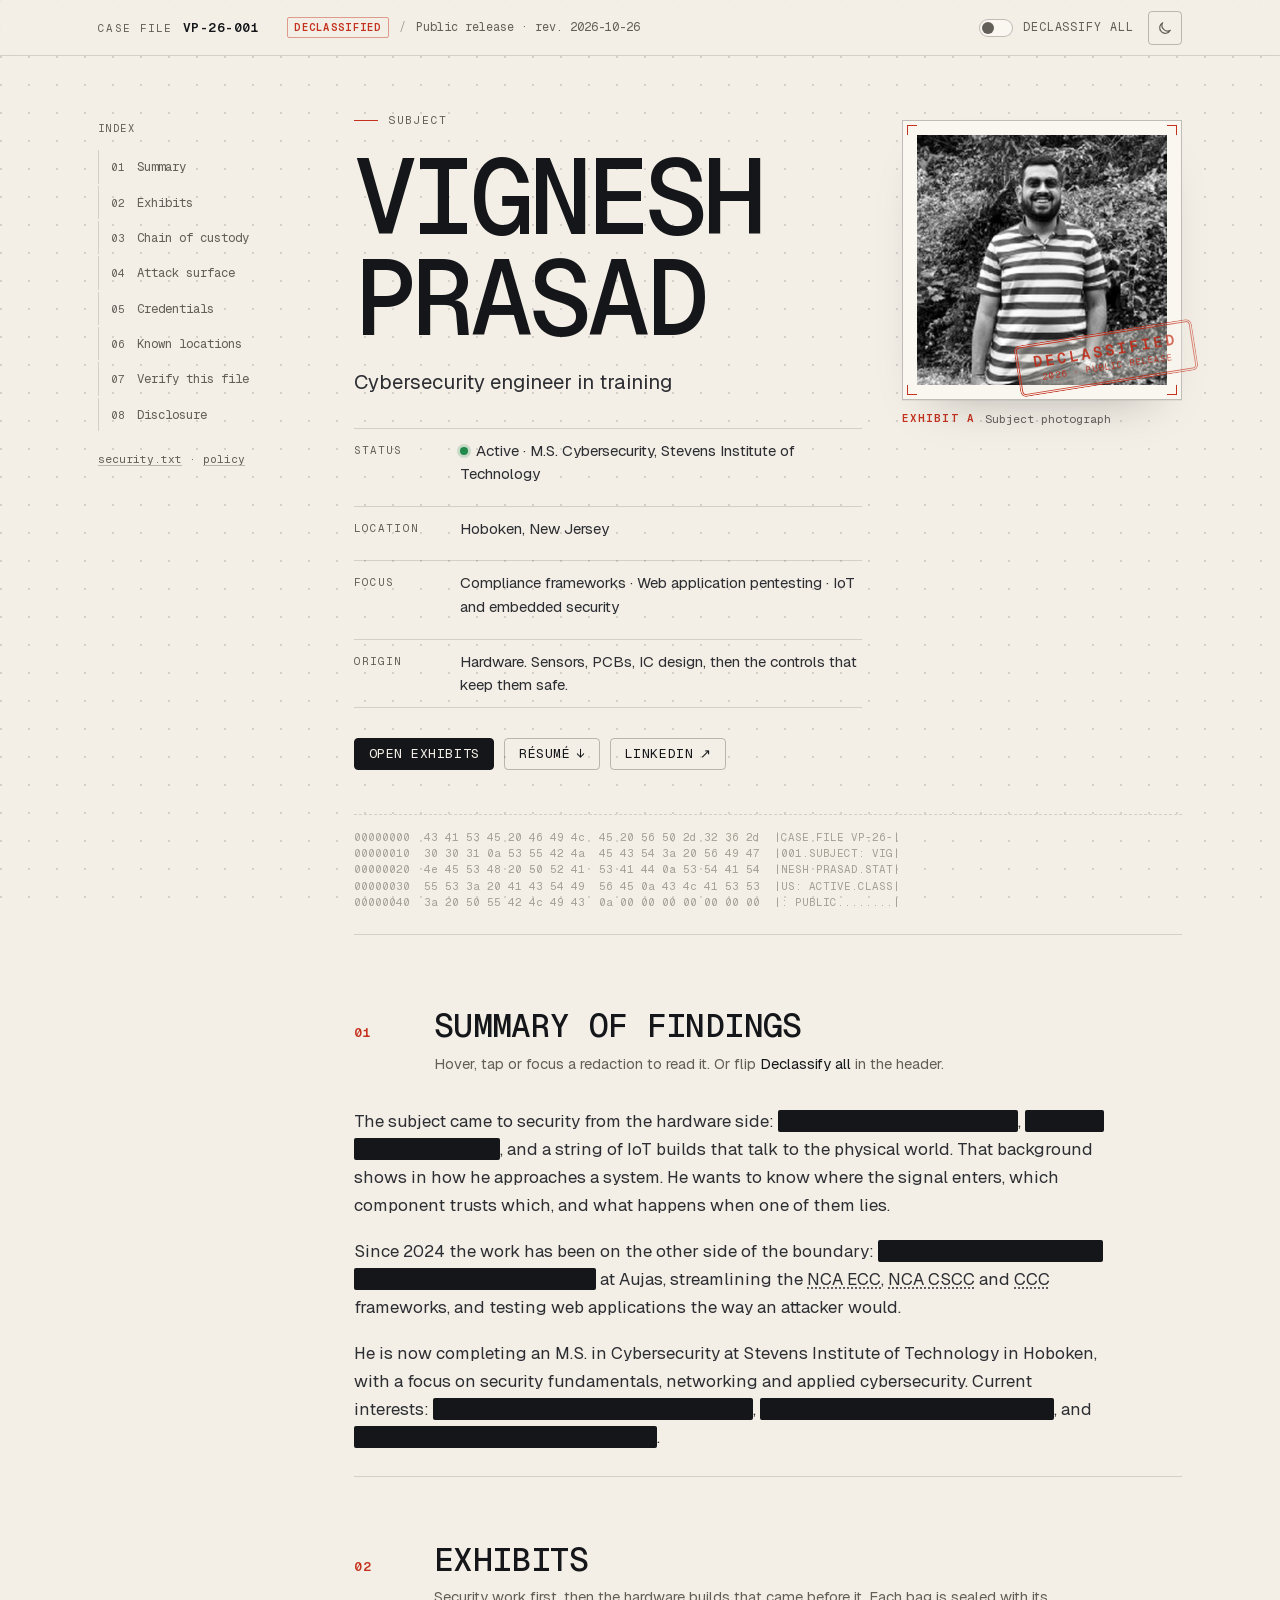
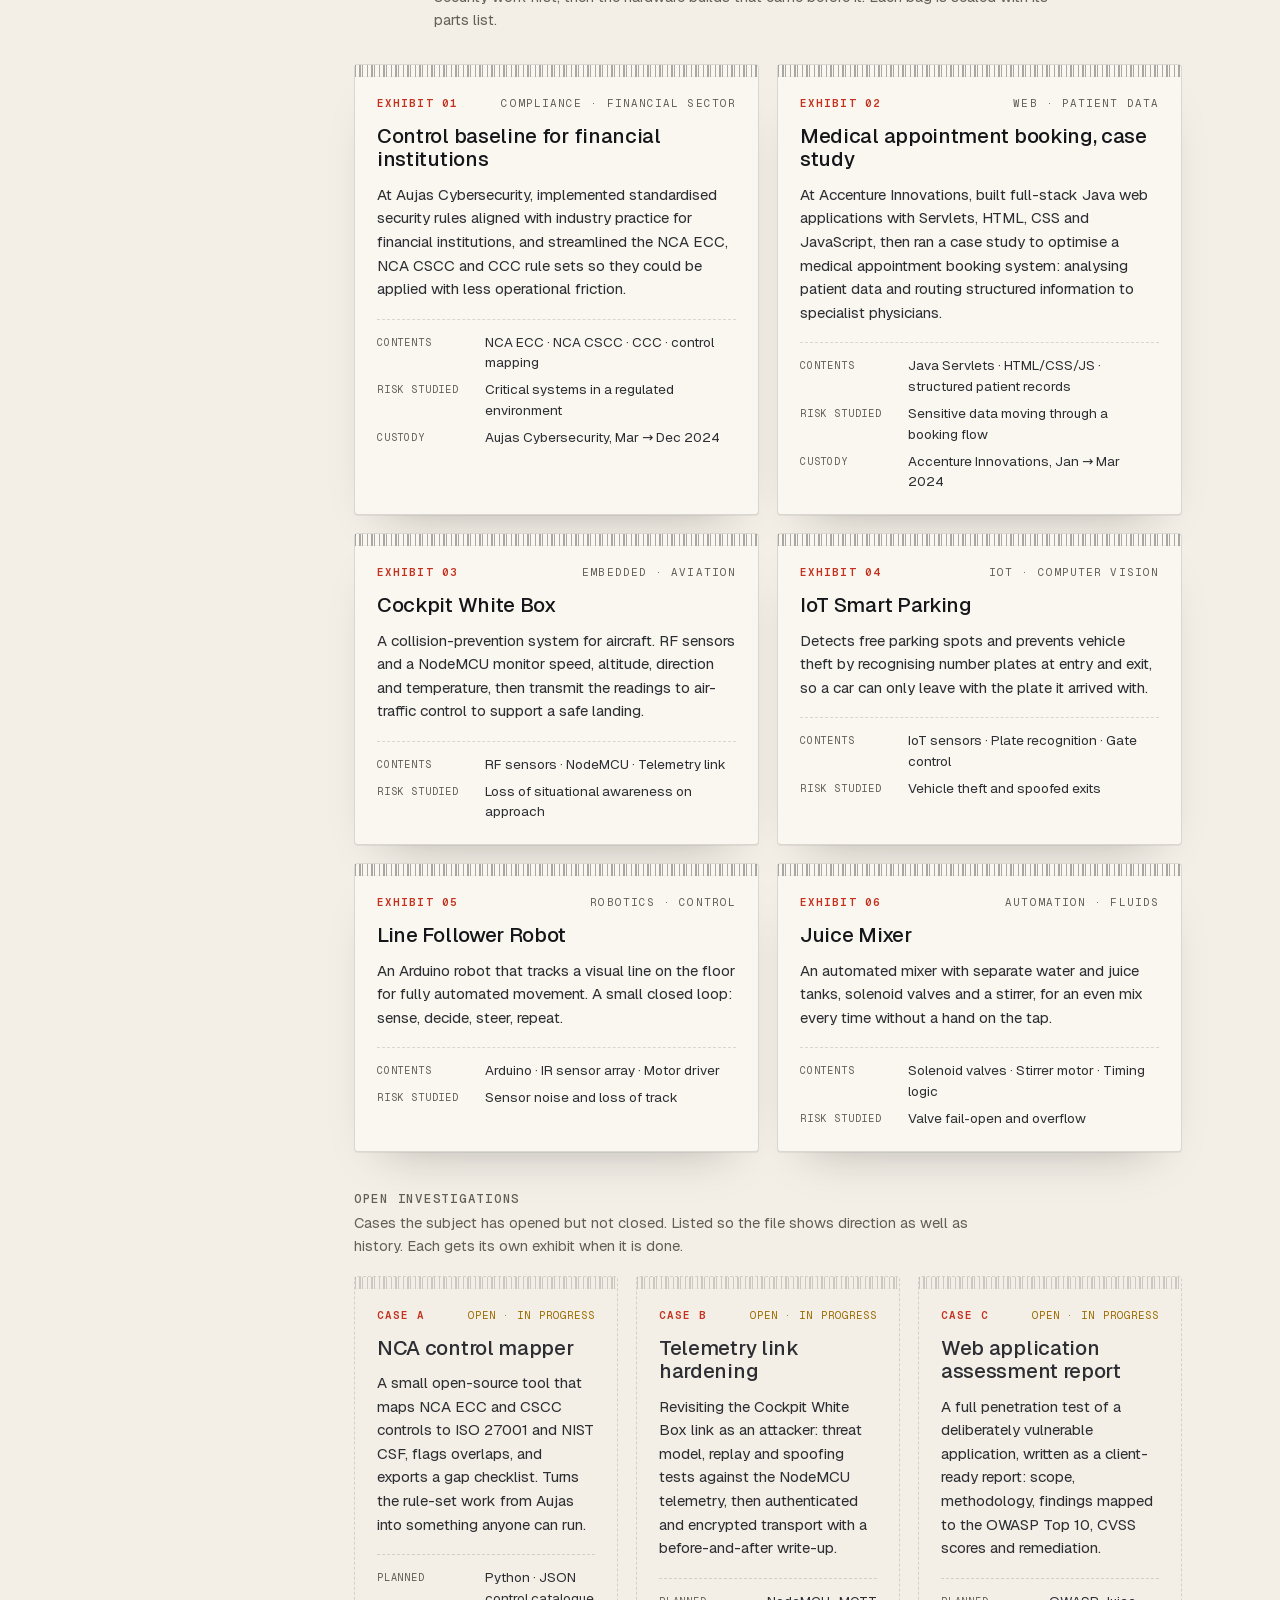
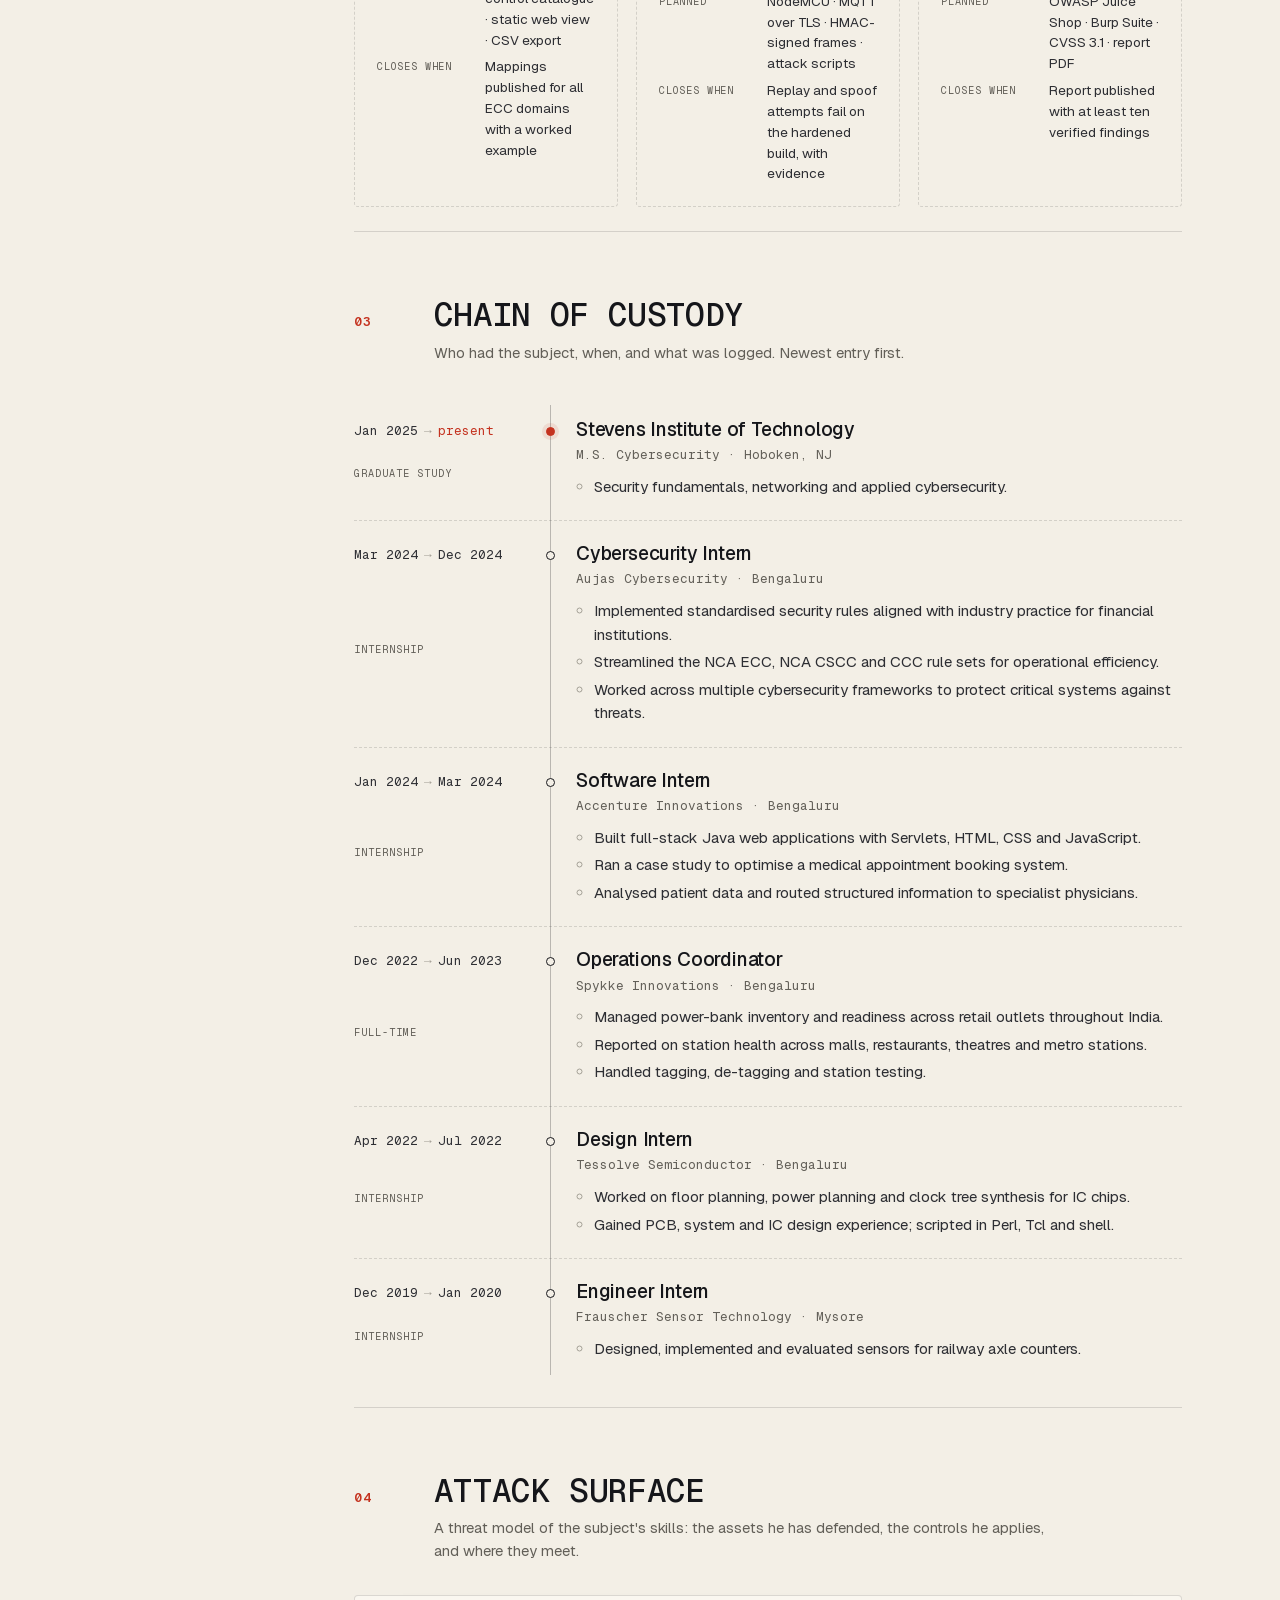
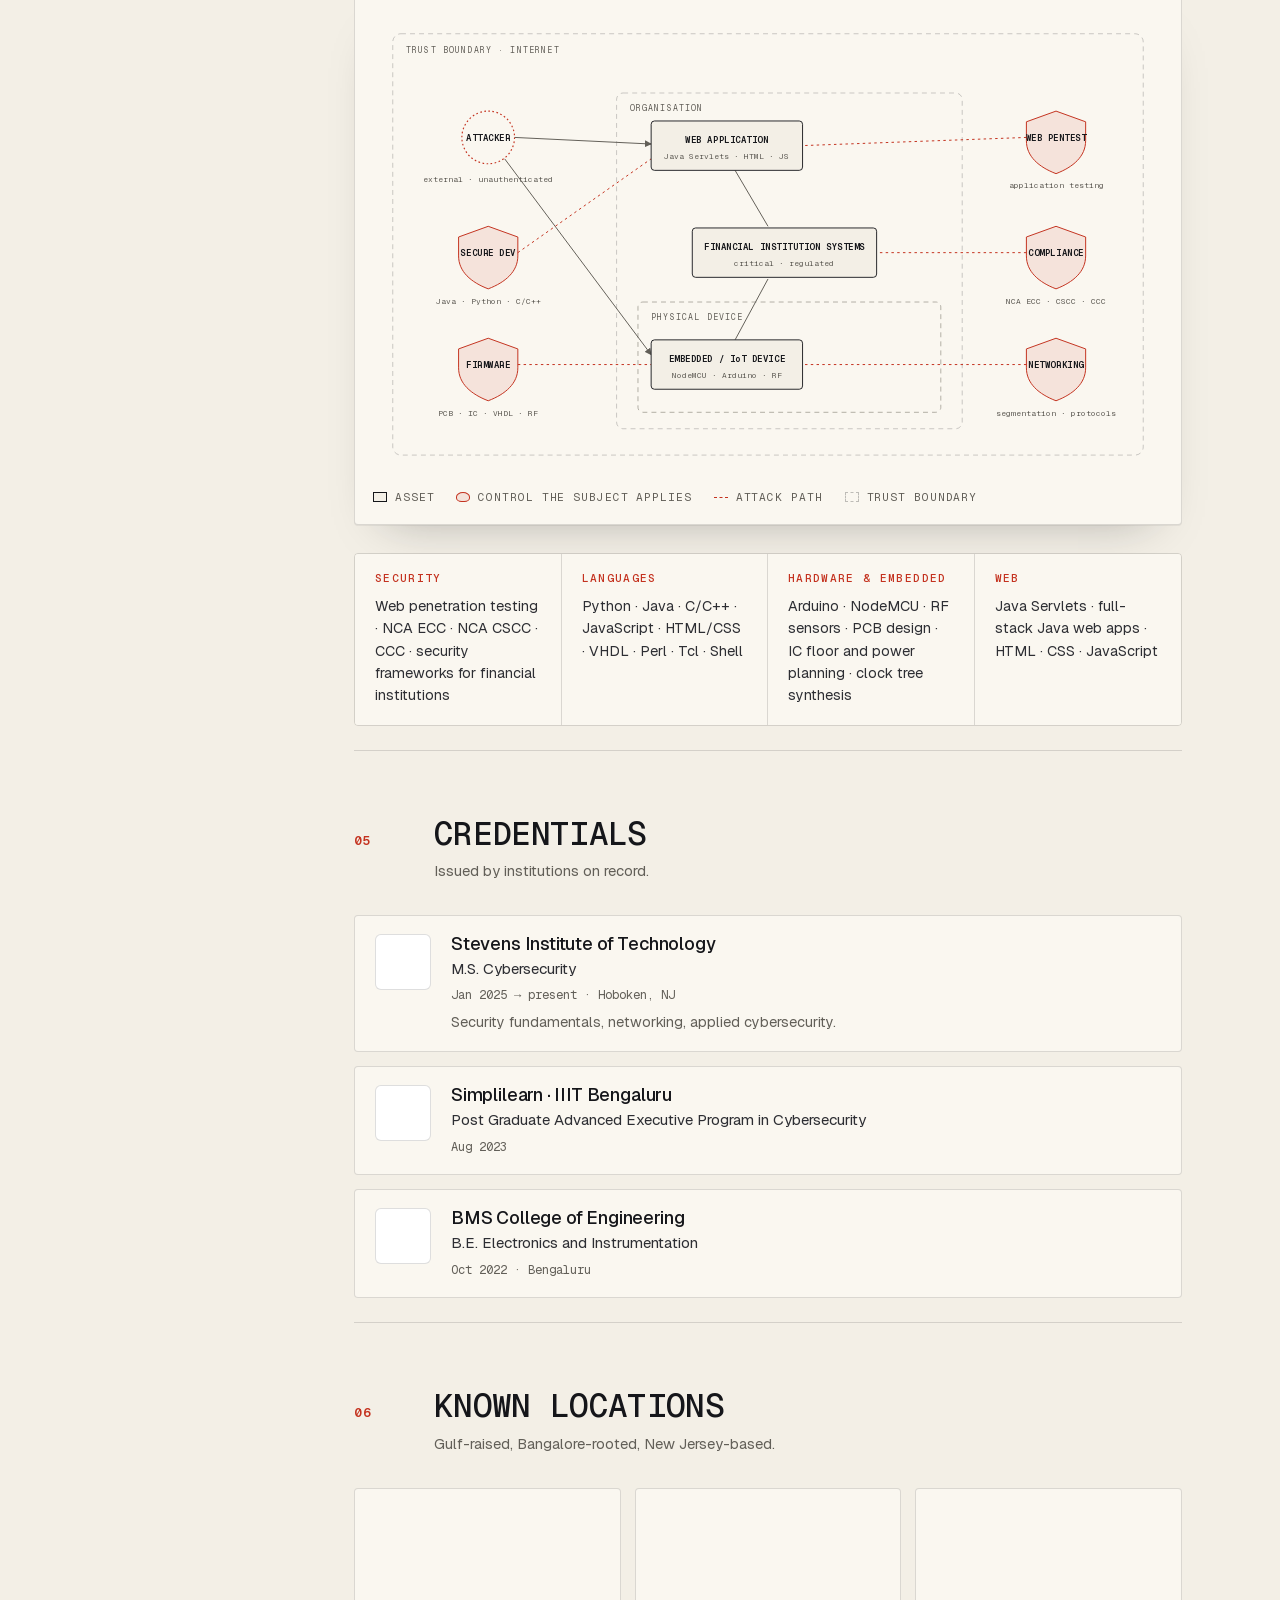
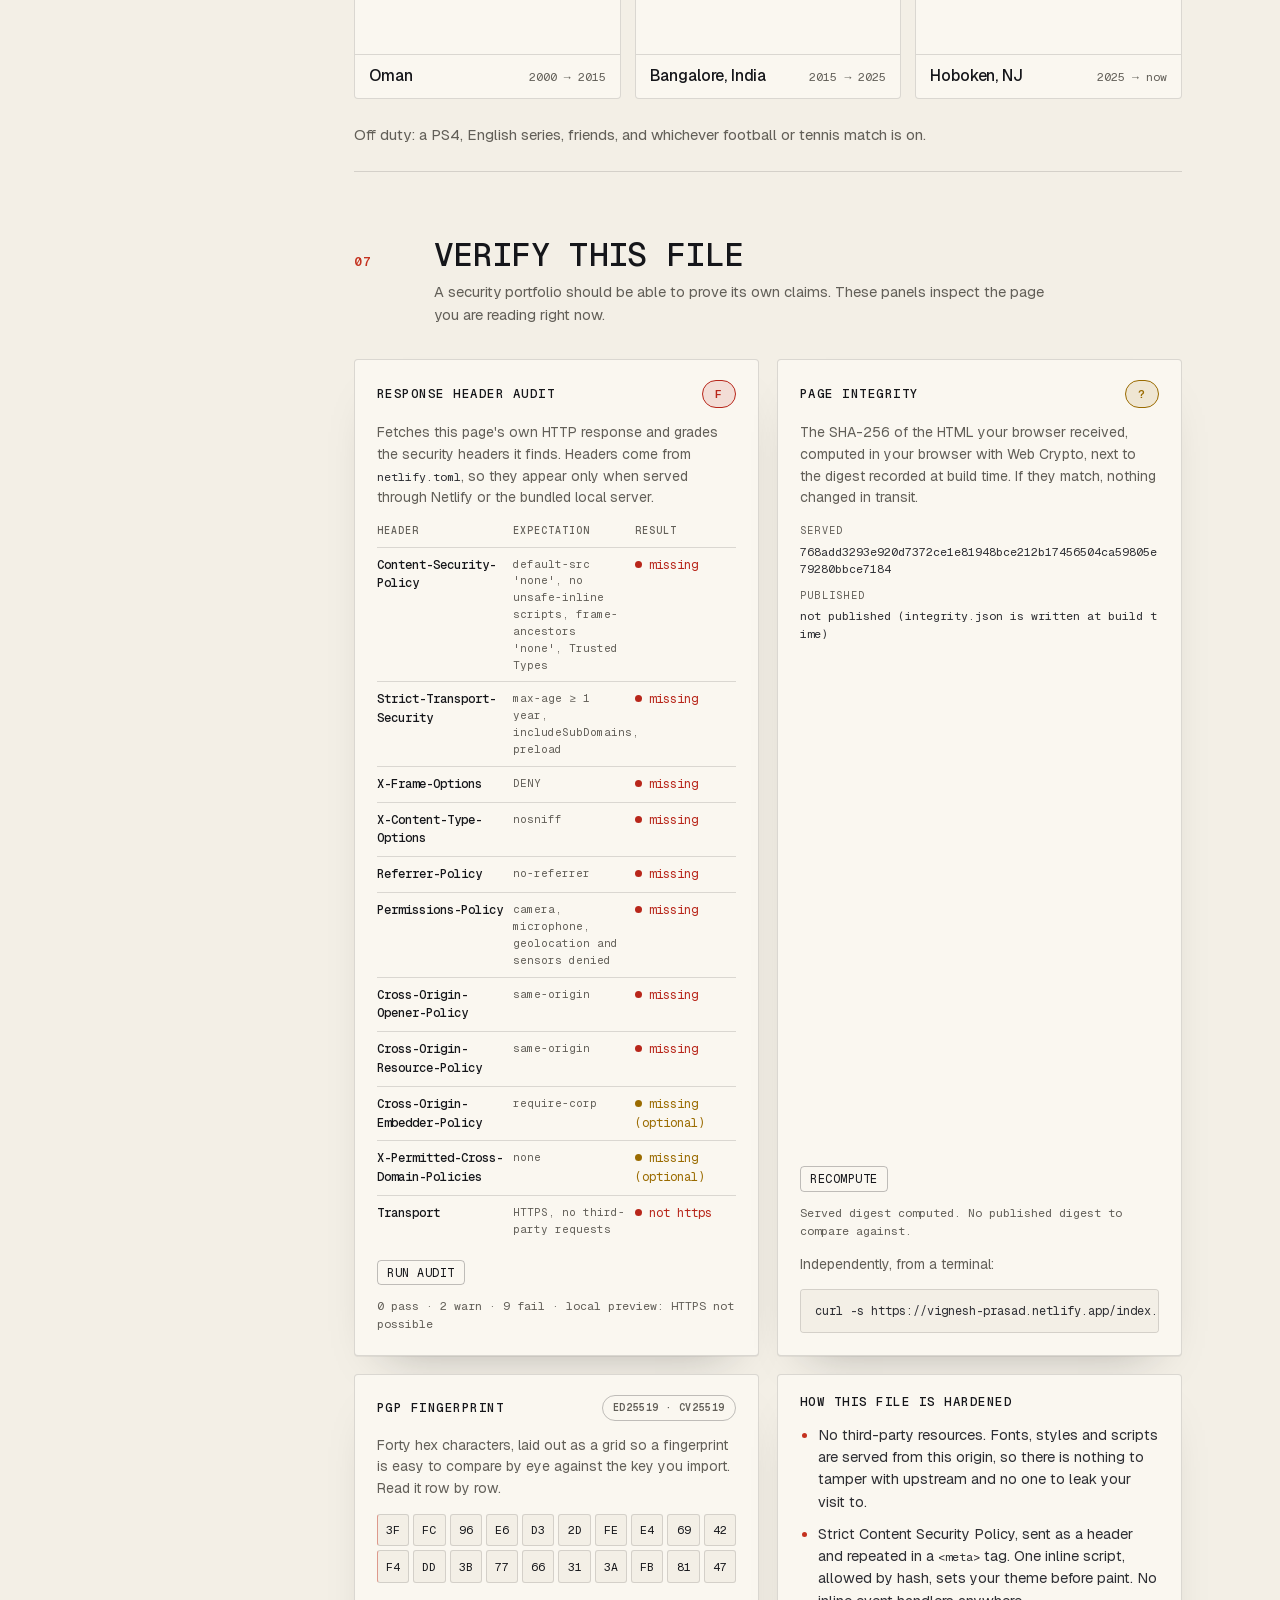
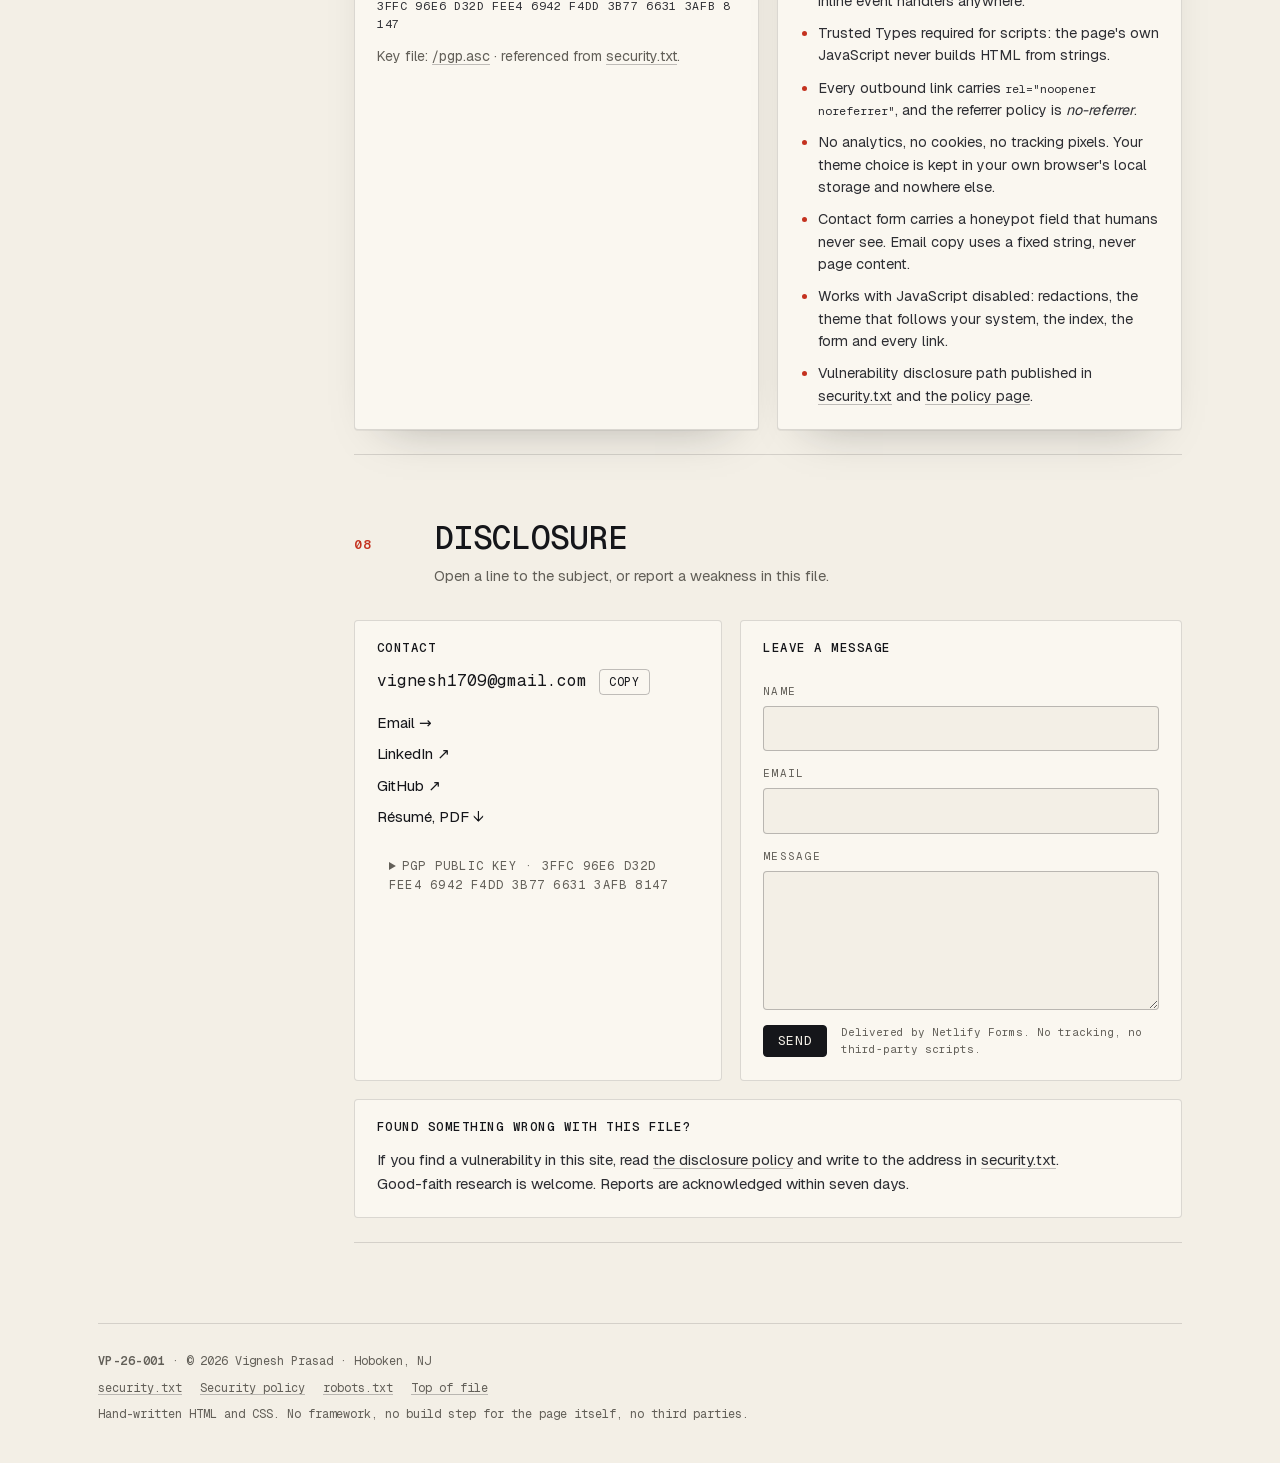
==== commit a69f3192: "Explain visitor-protection 401 in the audit; fix clipped result column" ====
--- a/index.html
+++ b/index.html
@@ -575,6 +575,7 @@
           </div>
           <p class="panel-desc">Fetches this page's own HTTP response and grades the security headers it finds. Headers come from <code>netlify.toml</code>, so they appear only when served through Netlify or the bundled local server.</p>
           <table class="hdr-table" id="hdr-table">
+            <colgroup><col class="c-h"><col class="c-e"><col class="c-r"></colgroup>
             <thead><tr><th scope="col">Header</th><th scope="col">Expectation</th><th scope="col">Result</th></tr></thead>
             <tbody>
               <tr data-h="content-security-policy"><th scope="row">Content-Security-Policy</th><td>default-src 'none', no unsafe-inline scripts, frame-ancestors 'none', Trusted Types</td><td class="hdr-res">pending</td></tr>
--- a/styles.css
+++ b/styles.css
@@ -481,13 +481,14 @@
 .grade[data-grade="C"], .grade[data-grade="F"] { color: var(--bad); border-color: var(--bad); background: color-mix(in srgb, var(--bad) 12%, transparent); }
 .grade-na { text-transform: uppercase; font-size: 0.62rem; }
 
-.hdr-table { width: 100%; border-collapse: collapse; font-size: 0.76rem; }
+.hdr-table { width: 100%; border-collapse: collapse; font-size: 0.76rem; table-layout: fixed; }
+.hdr-table col.c-h { width: 38%; } .hdr-table col.c-e { width: 34%; } .hdr-table col.c-r { width: 28%; }
 .hdr-table th, .hdr-table td { text-align: left; vertical-align: top; padding: 8px 8px 8px 0; border-top: 1px solid var(--line); }
 .hdr-table thead th { color: var(--muted); font-weight: 500; text-transform: uppercase; letter-spacing: 0.1em; font-size: 0.62rem; border-top: 0; padding-top: 0; }
-.hdr-table tbody th { font-weight: 500; color: var(--ink); white-space: nowrap; }
+.hdr-table tbody th { font-weight: 500; color: var(--ink); overflow-wrap: anywhere; }
 .hdr-table td { color: var(--muted); }
 .hdr-table td:nth-child(2) { font-size: 0.68rem; }
-.hdr-res { color: var(--muted); min-width: 120px; }
+.hdr-res { color: var(--muted); overflow-wrap: anywhere; }
 .hdr-res::before { content: ""; display: inline-block; width: 7px; height: 7px; border-radius: 50%; margin-right: 7px; background: var(--faint); vertical-align: 1px; }
 .hdr-res[data-state="ok"] { color: var(--ok); }
 .hdr-res[data-state="ok"]::before { background: var(--ok); }
@@ -532,7 +533,7 @@
 .pgp-block { margin-top: 18px; padding: 10px 12px; border-radius: var(--radius); }
 .pgp-block summary { cursor: pointer; font-family: var(--mono); font-size: 0.76rem; text-transform: uppercase; letter-spacing: 0.1em; color: var(--muted); }
 .pgp-block summary:hover { color: var(--ink); }
-.pgp-block .snippet { margin-top: 10px; }
+.pgp-block .snippet { margin-top: 10px; white-space: pre-wrap; word-break: break-all; font-size: 0.68rem; user-select: all; }
 
 .form { display: grid; gap: 14px; align-content: start; }
 .trap { position: absolute; left: -10000px; top: auto; width: 1px; height: 1px; overflow: hidden; }
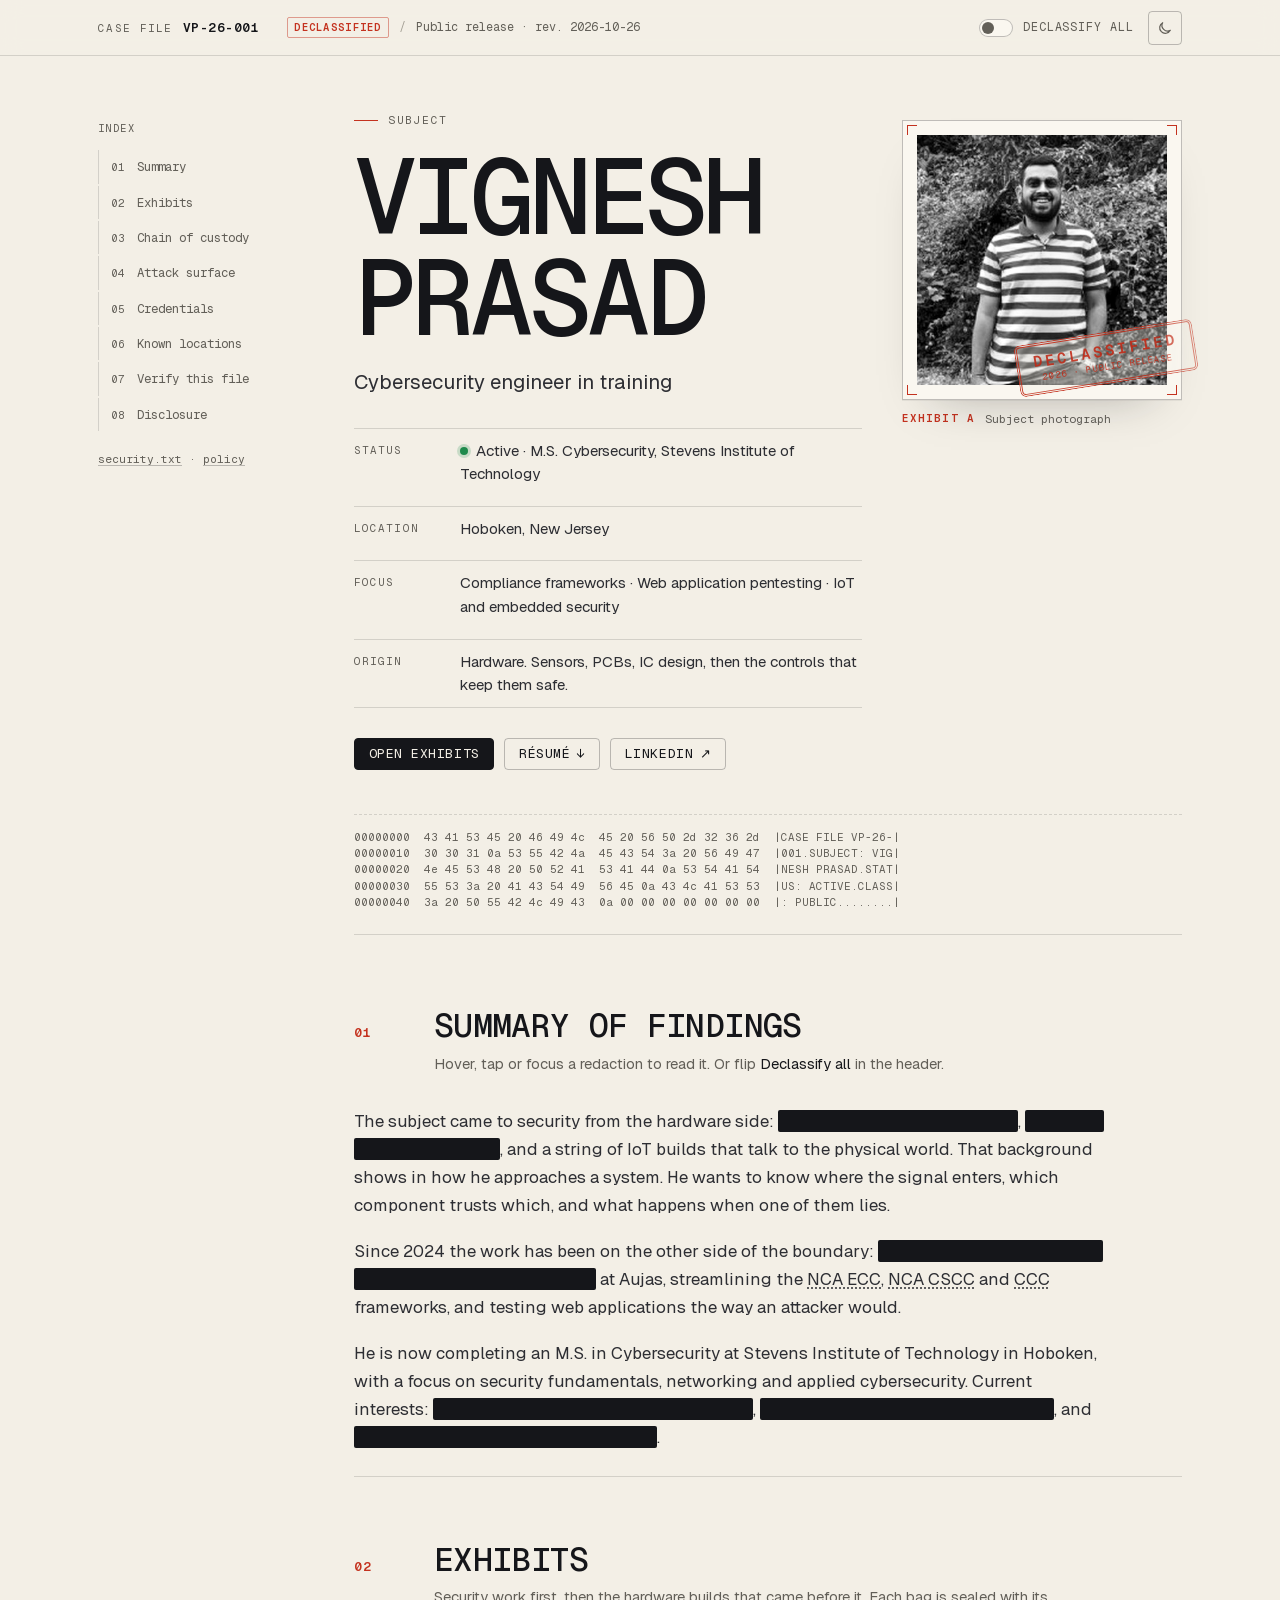
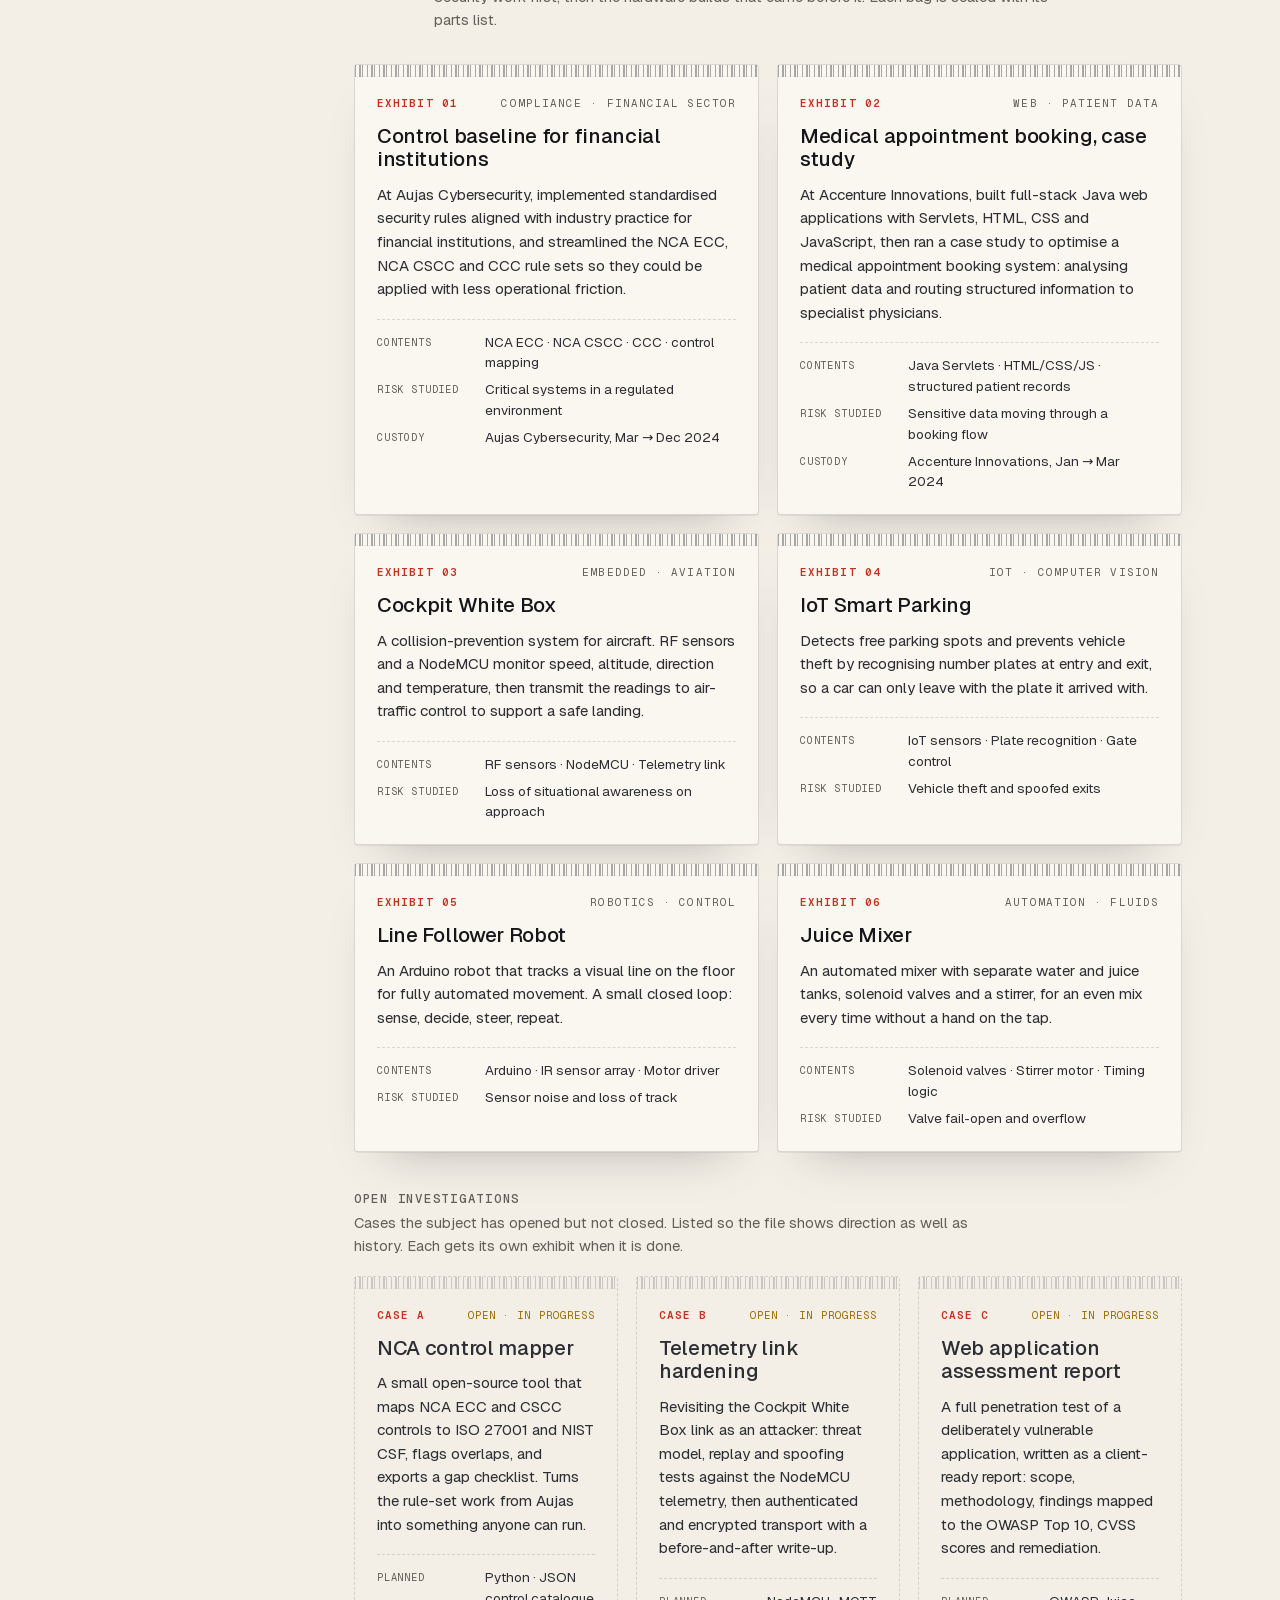
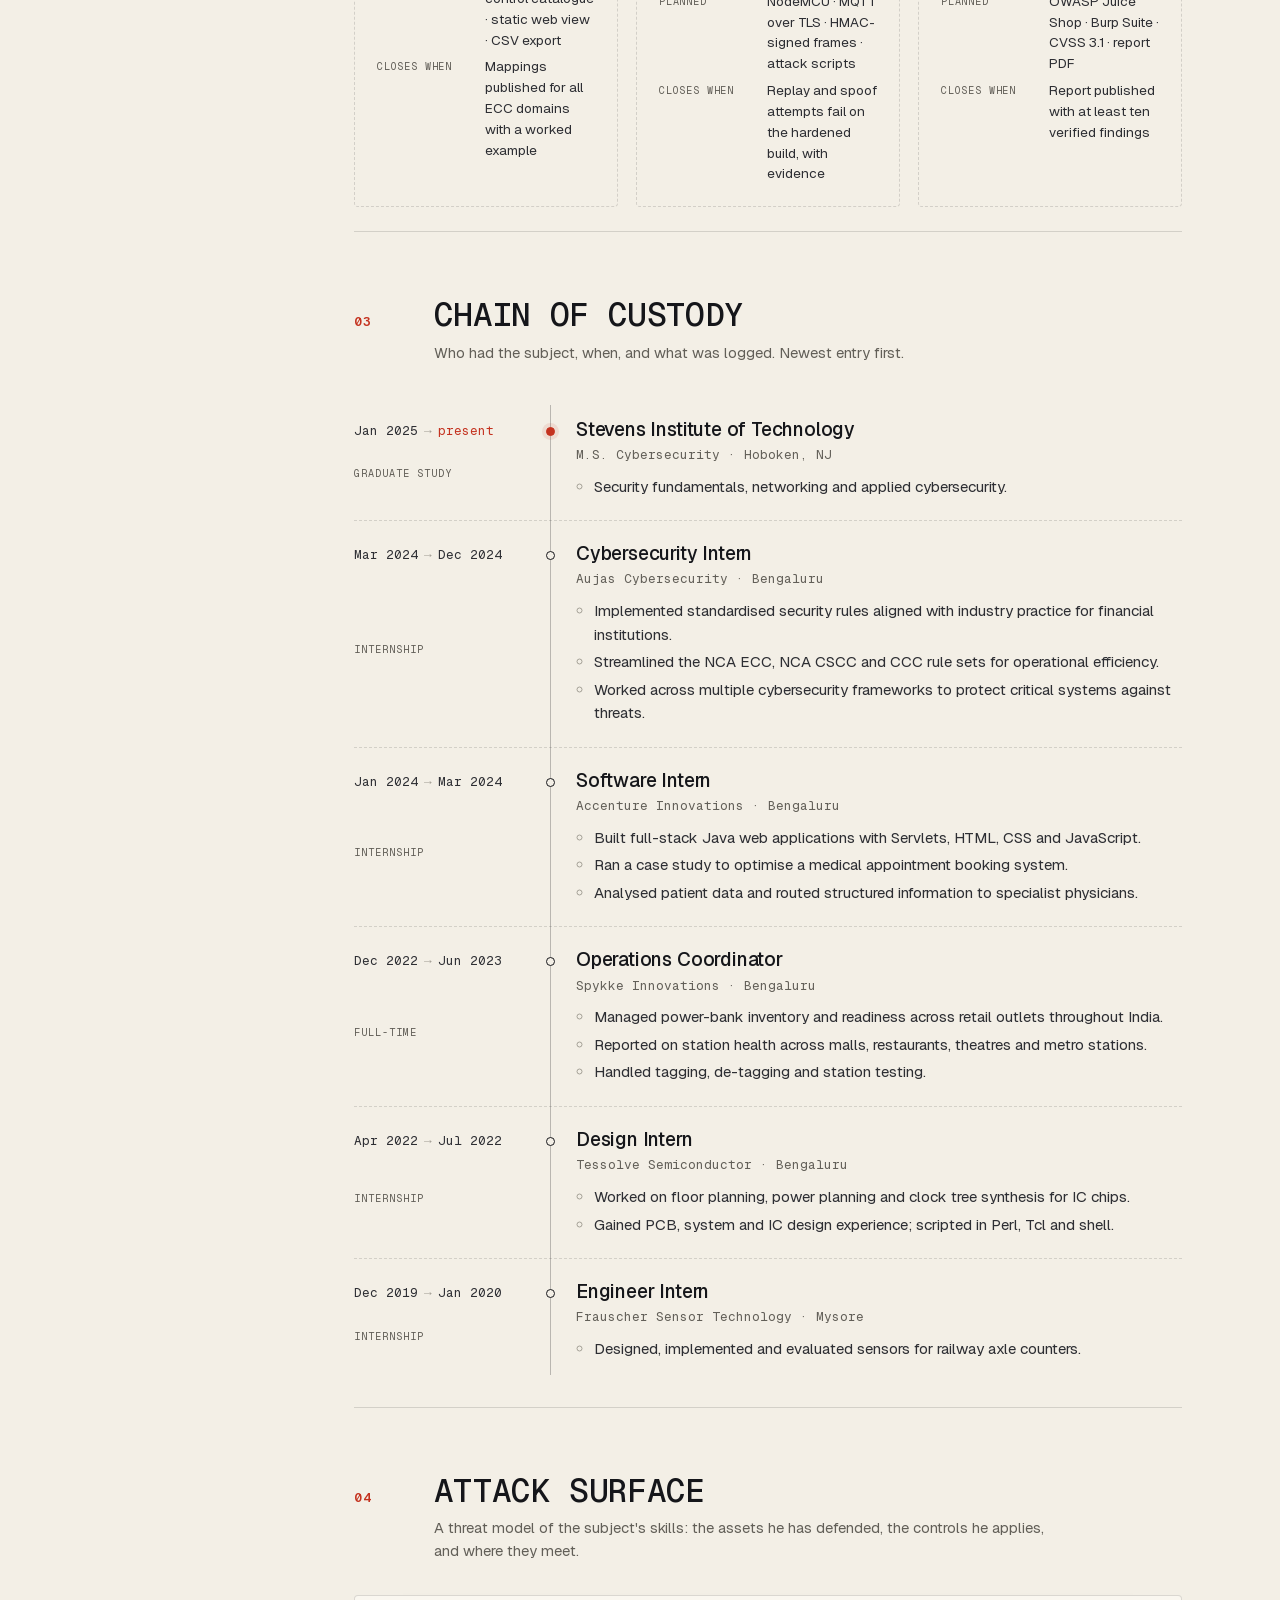
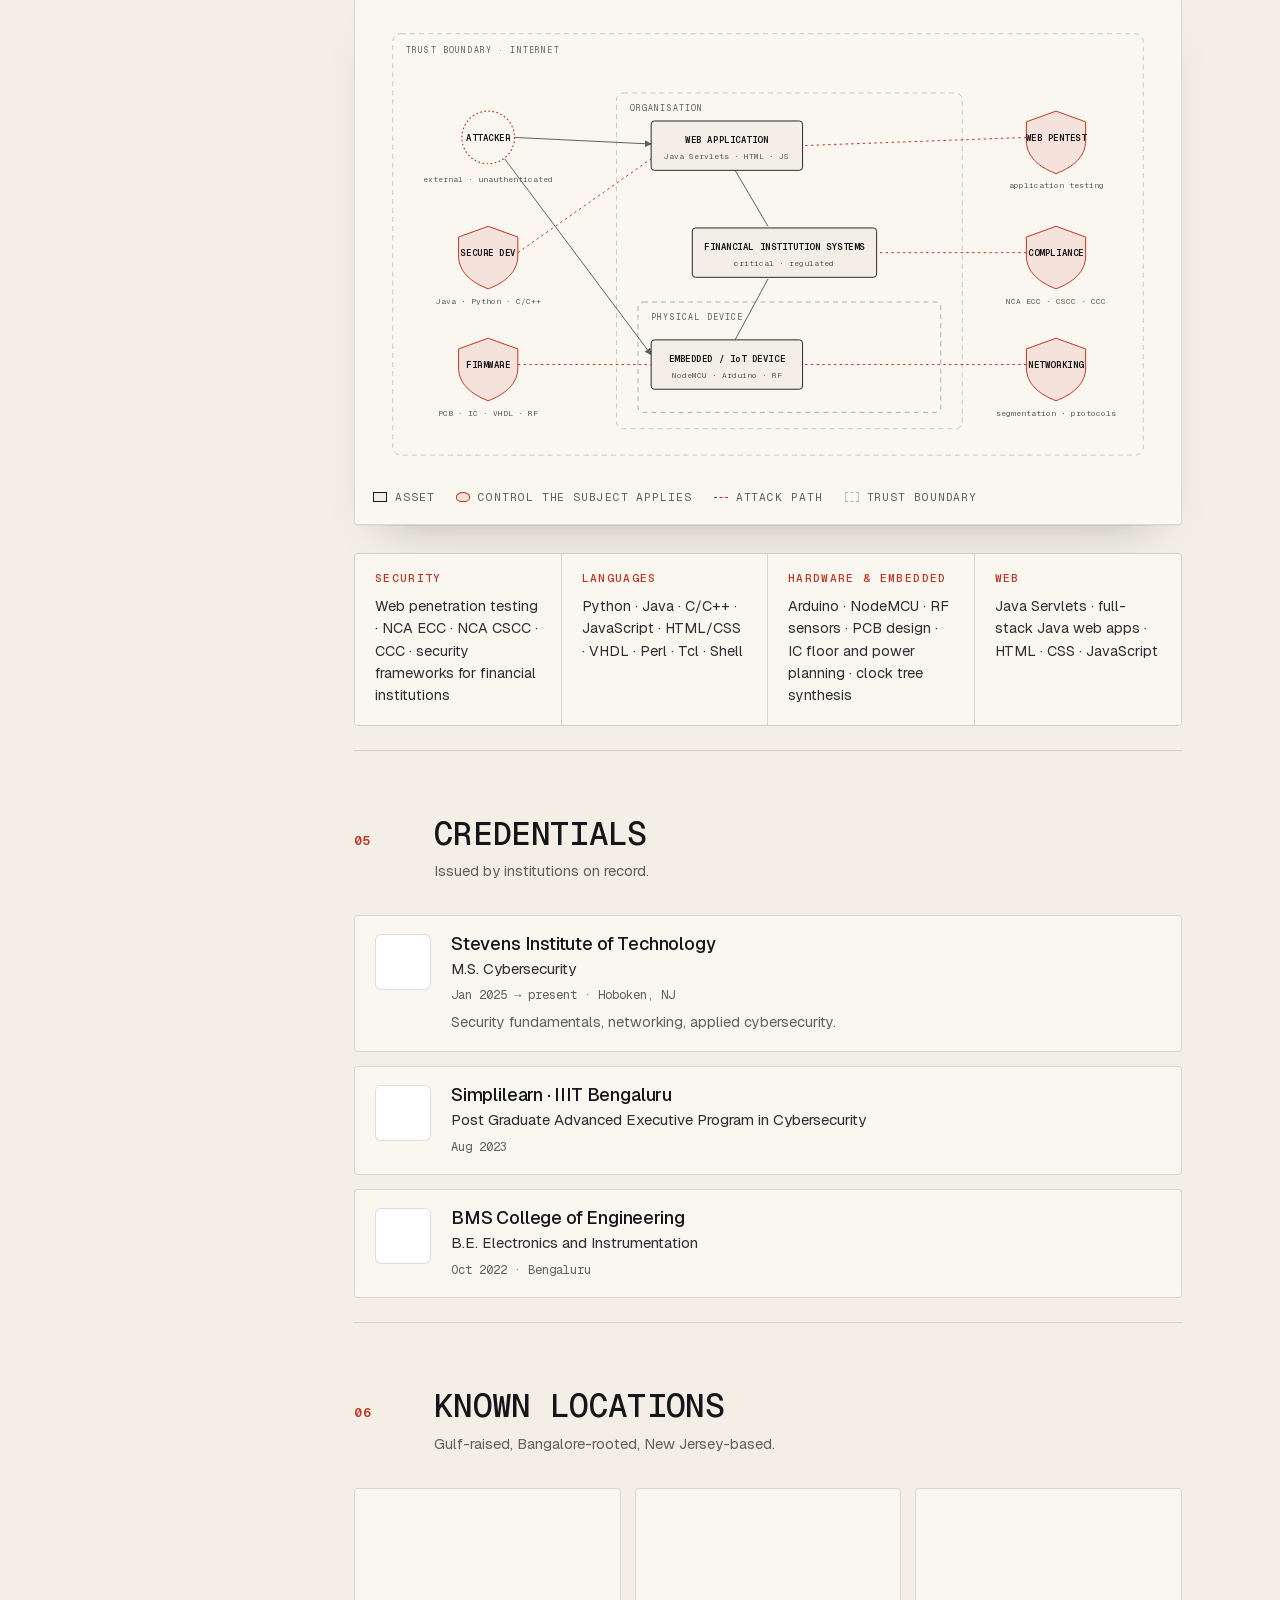
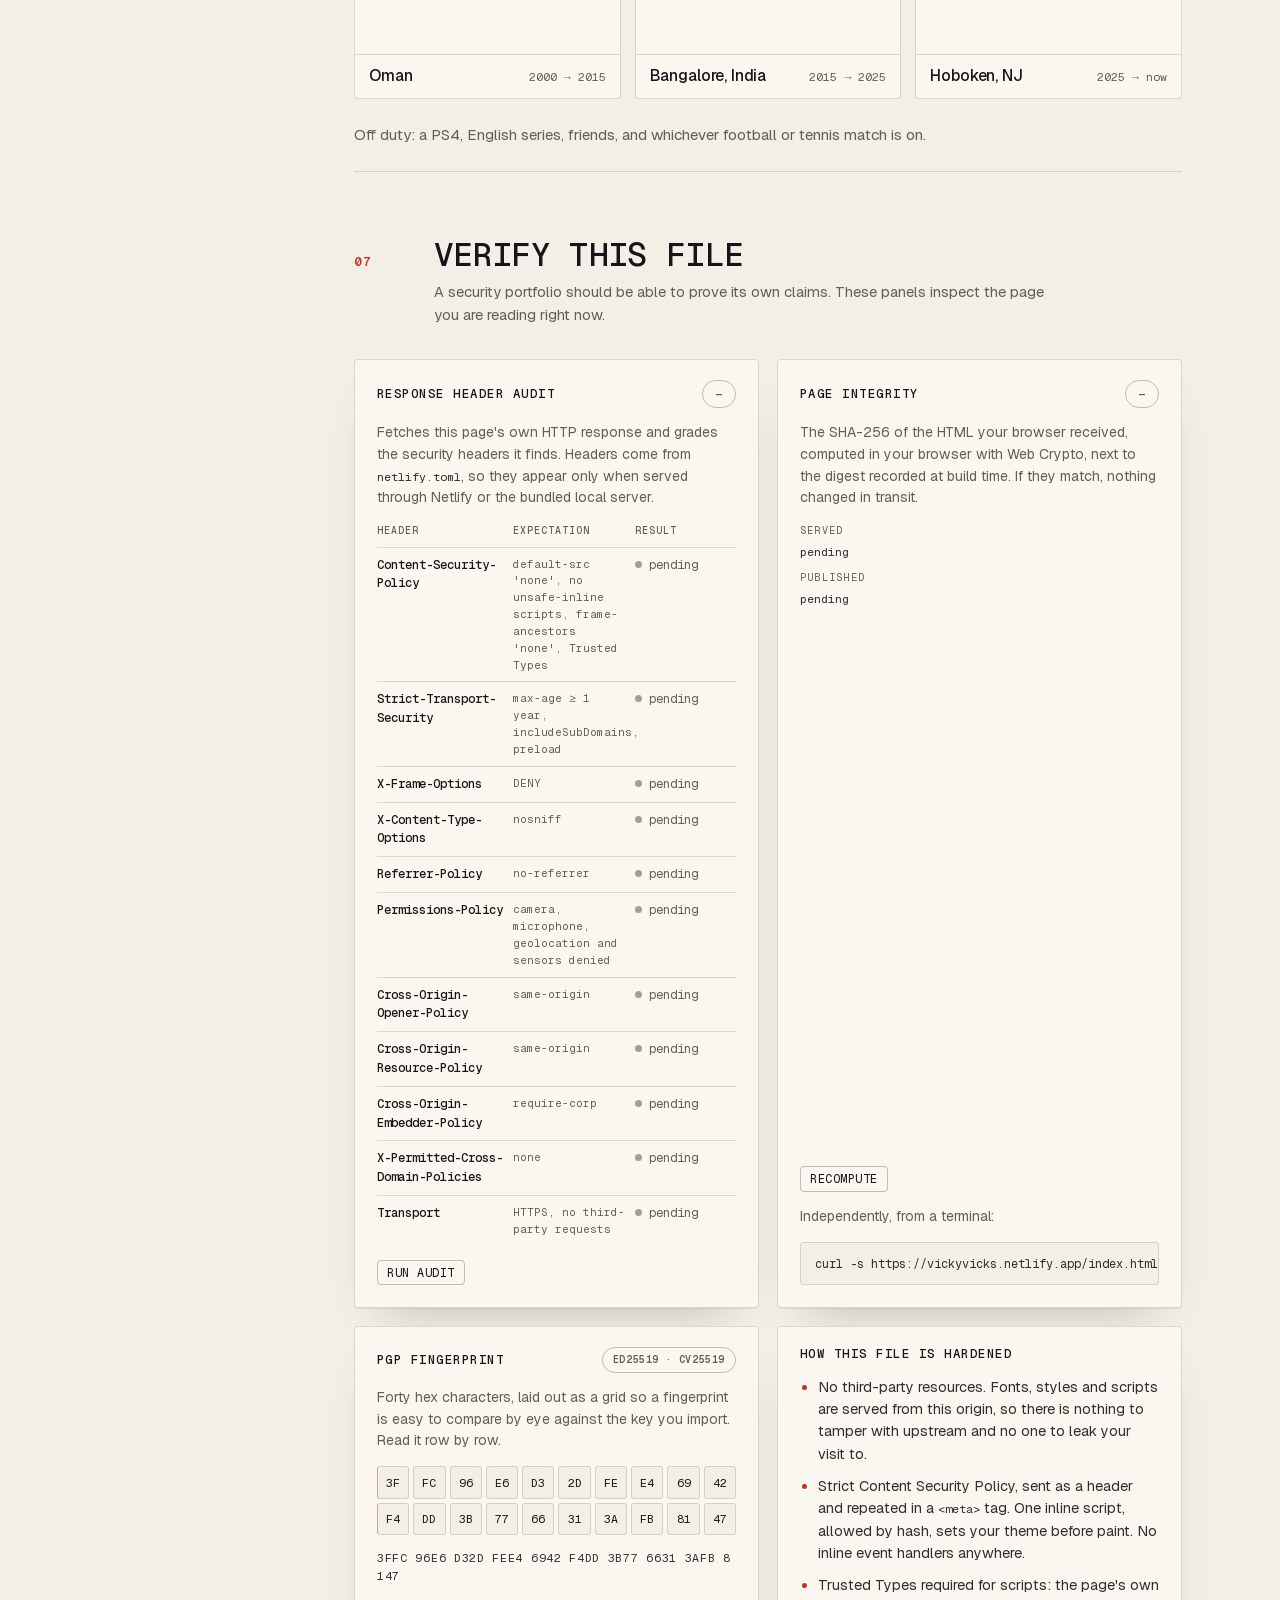
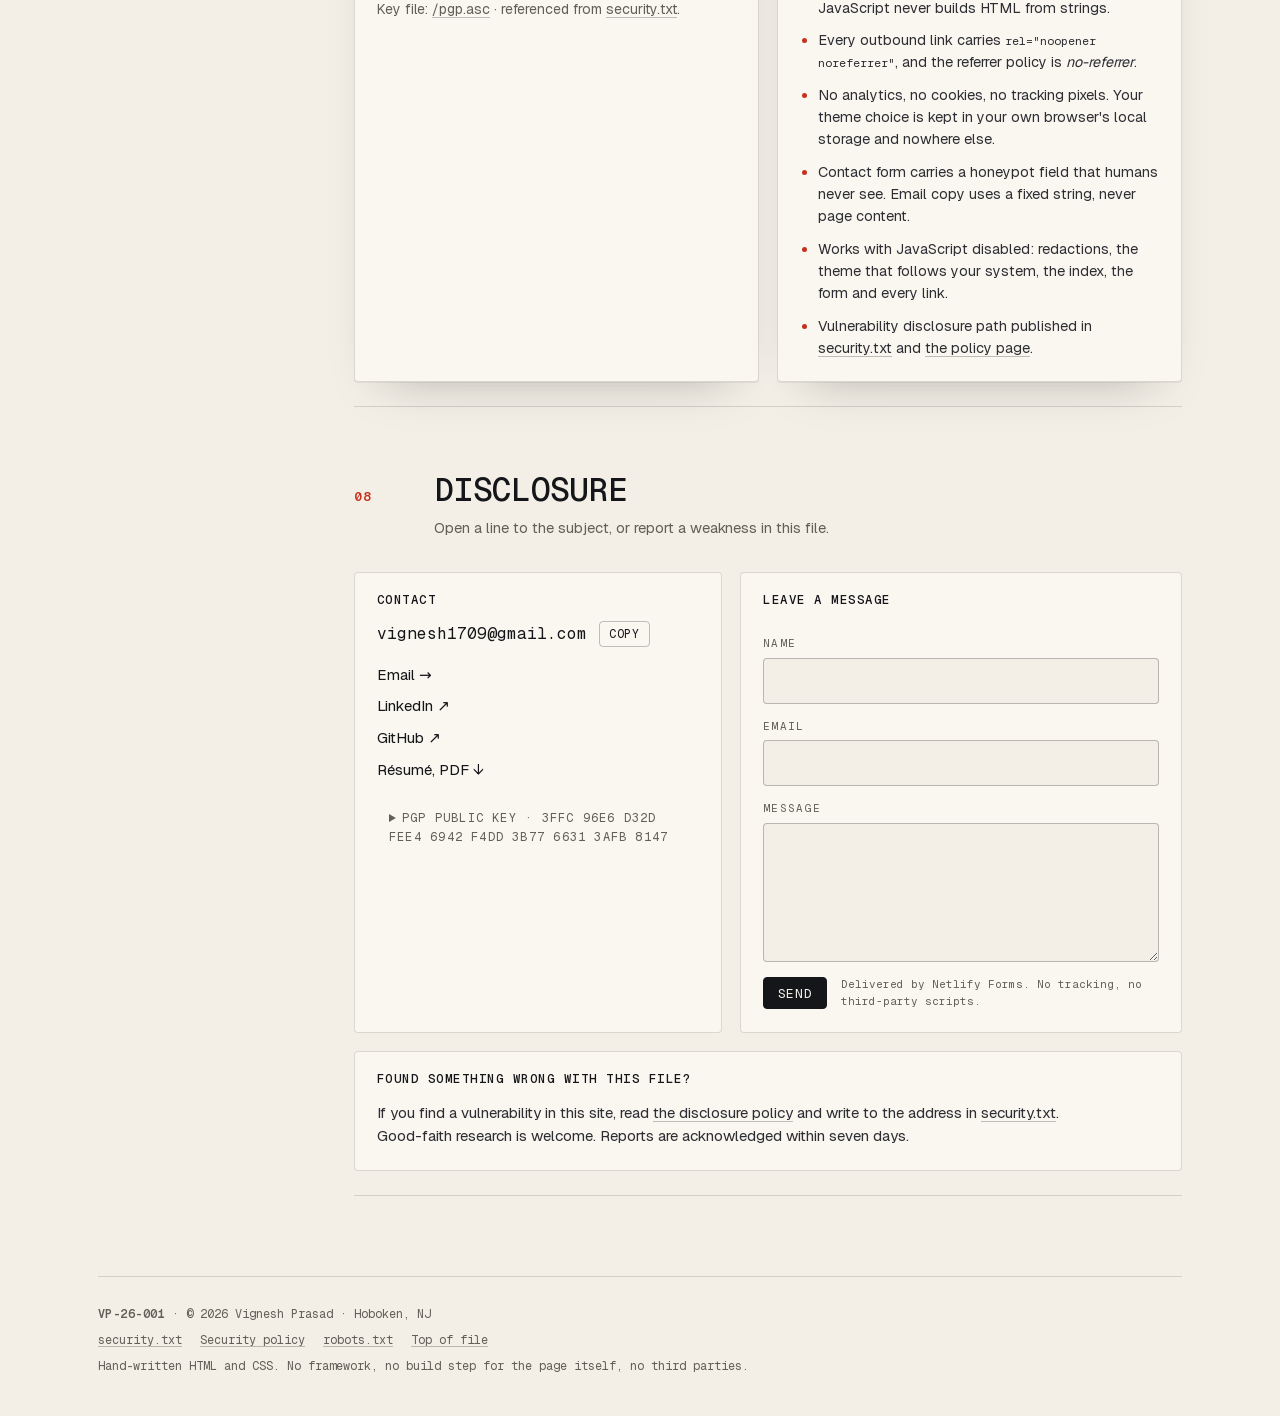
==== commit 8d75bf9e: "Set site URL to vickyvicks.netlify.app" ====
--- a/index.html
+++ b/index.html
@@ -14,12 +14,12 @@
 <meta name="theme-color" media="(prefers-color-scheme: dark)" content="#0b0c0e">
 <meta name="theme-color" media="(prefers-color-scheme: light)" content="#f3efe6">
 <meta name="referrer" content="no-referrer">
-<link rel="canonical" href="https://vignesh-prasad.netlify.app/">
+<link rel="canonical" href="https://vickyvicks.netlify.app/">
 <meta property="og:type" content="profile">
 <meta property="og:title" content="Vignesh Prasad · Case file VP-26-001">
 <meta property="og:description" content="Cybersecurity engineer in training. Compliance frameworks, web pentesting, IoT and embedded security. Declassified.">
-<meta property="og:url" content="https://vignesh-prasad.netlify.app/">
-<meta property="og:image" content="https://vignesh-prasad.netlify.app/assets/og.png">
+<meta property="og:url" content="https://vickyvicks.netlify.app/">
+<meta property="og:image" content="https://vickyvicks.netlify.app/assets/og.png">
 <meta property="og:image:width" content="1200">
 <meta property="og:image:height" content="630">
 <meta property="og:image:alt" content="Case file cover sheet for Vignesh Prasad, cybersecurity engineer in training">
@@ -595,7 +595,7 @@
             <button class="btn btn-sm" type="button" id="hdr-run">Run audit</button>
             <span class="panel-status" id="hdr-status" aria-live="polite"></span>
           </div>
-          <noscript><p class="panel-noscript">Scripts are off, so the audit cannot run here. Check the same headers from a terminal:</p><pre class="snippet">curl -sI https://vignesh-prasad.netlify.app/ | sort</pre></noscript>
+          <noscript><p class="panel-noscript">Scripts are off, so the audit cannot run here. Check the same headers from a terminal:</p><pre class="snippet">curl -sI https://vickyvicks.netlify.app/ | sort</pre></noscript>
         </article>
 
         <!-- integrity -->
@@ -614,7 +614,7 @@
             <span class="panel-status" id="int-status" aria-live="polite"></span>
           </div>
           <p class="panel-desc">Independently, from a terminal:</p>
-          <pre class="snippet">curl -s https://vignesh-prasad.netlify.app/index.html | shasum -a 256</pre>
+          <pre class="snippet">curl -s https://vickyvicks.netlify.app/index.html | shasum -a 256</pre>
         </article>
 
         <!-- pgp -->
@@ -689,7 +689,7 @@
 Zusx67IZOYgjUnEjAQDL1NPI+DjfOSMGVQAOGVeYIBLF0WjqZLkzTklbpGaIBA==
 =MGEv
 -----END PGP PUBLIC KEY BLOCK-----</pre>
-            <p class="panel-desc">Import with <code>curl -s https://vignesh-prasad.netlify.app/pgp.asc | gpg --import</code>, then compare the fingerprint with the grid under Verify.</p>
+            <p class="panel-desc">Import with <code>curl -s https://vickyvicks.netlify.app/pgp.asc | gpg --import</code>, then compare the fingerprint with the grid under Verify.</p>
           </details>
         </div>
 
--- a/styles.css
+++ b/styles.css
@@ -159,6 +159,10 @@
 }
 .skip:focus { top: 12px; }
 
+/* trace field (drawn by main.js; the body dot grid stays as the no-JS fallback) */
+.trace-field { position: fixed; inset: 0; width: 100%; height: 100%; z-index: -1; pointer-events: none; }
+.has-field body { background-image: none; }
+
 /* mono labels used everywhere */
 .mono, .eyebrow, .exh-no, .sec-no, .kind, .file-no, .idx, .bag-type, .place-years, .cred-when,
 .index-title, .index-list, .index-foot, .masthead-status, .switch-text, .grade, .hdr-table,
@@ -320,7 +324,7 @@
 
 .hexdump {
   margin: 44px 0 0; padding: 14px 0 0; border-top: 1px dashed var(--line);
-  font-size: 0.68rem; line-height: 1.5; color: var(--faint); overflow: hidden; white-space: pre;
+  font-size: 0.68rem; line-height: 1.5; color: var(--muted); overflow: hidden; white-space: pre;
   user-select: none;
 }
 
@@ -389,7 +393,7 @@
 .open-head { margin: 40px 0 18px; display: grid; gap: 6px; }
 .open-head h3 { font-family: var(--mono); font-size: 0.78rem; text-transform: uppercase; letter-spacing: 0.14em; color: var(--muted); }
 .open-head .sec-hint { grid-column: 1; }
-.bag-open { background: transparent; box-shadow: none; border-style: dashed; }
+.bag-open { background: color-mix(in srgb, var(--bg) 78%, transparent); box-shadow: none; border-style: dashed; }
 .bag-open:hover { transform: none; }
 .bag-open .bag-seal { opacity: 0.18; }
 .bag-open h3 { color: var(--ink-2); }
@@ -599,7 +603,11 @@
   .places { grid-template-columns: 1fr; }
   .disclosure-grid { grid-template-columns: 1fr; }
   .fact { grid-template-columns: 1fr; gap: 4px; }
-  .hexdump { font-size: 0.6rem; }
+  .hexdump { font-size: 0.75rem; }
+  /* legibility floor on phones: nothing below 12px */
+  .snippet, .hash, .fp, .hexgrid span, .idx, .kind, .bag-type, .bag-status, .exh-no, .sec-no, .fact dt, .bag-meta dt, .bag-meta, .cred-when, .place-years,
+  .file-no-label, .index-list, .switch-text, .hdr-table, .hdr-table thead th, .hdr-table td:nth-child(2), .hash-list dt, .panel-status, .form-note,
+  .colophon, .tm-key, .tm figcaption, .field label, .note-label, .eyebrow, .pgp-block summary, .pgp-block .snippet, .entry-org, .entry-when, .index-foot, .stamp small, .placeholder::after, .page-meta { font-size: 0.76rem; }
   .tm { overflow-x: auto; -webkit-overflow-scrolling: touch; }
   .tm-svg { min-width: 640px; }
 }
